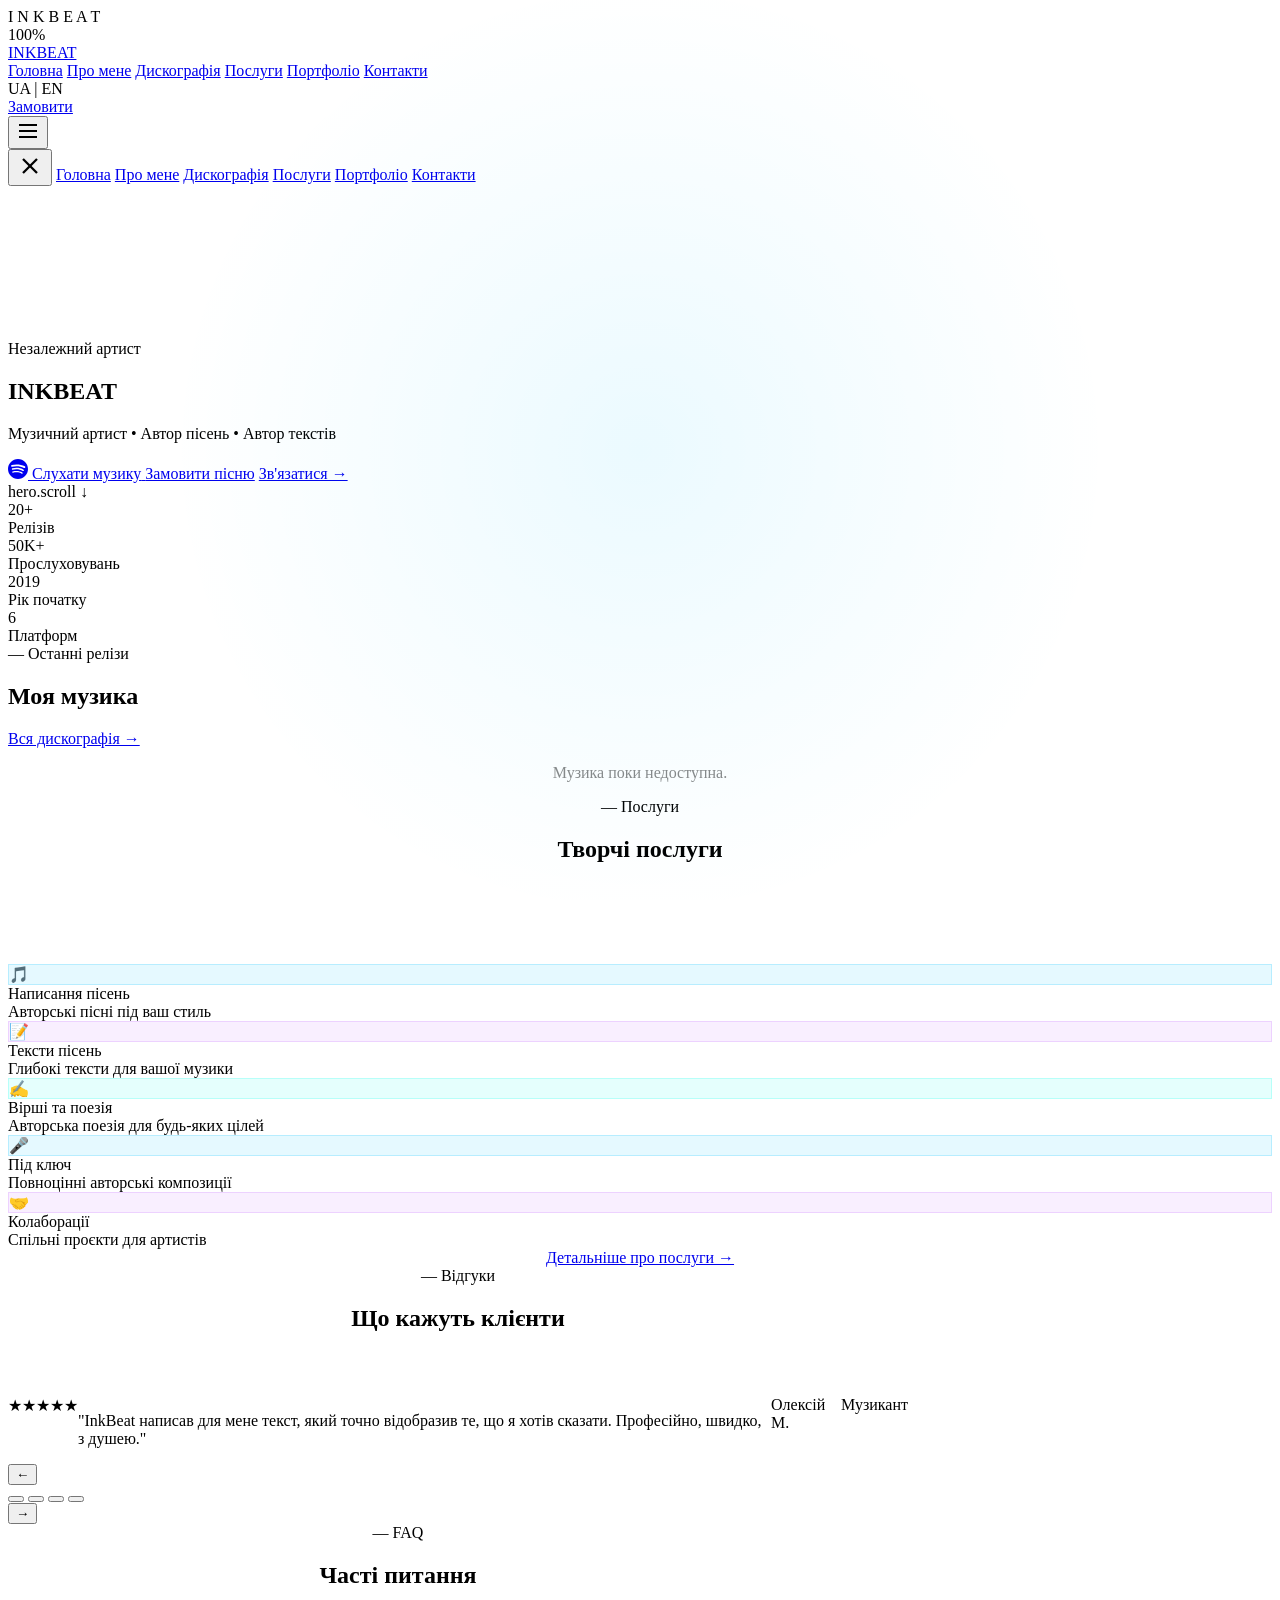
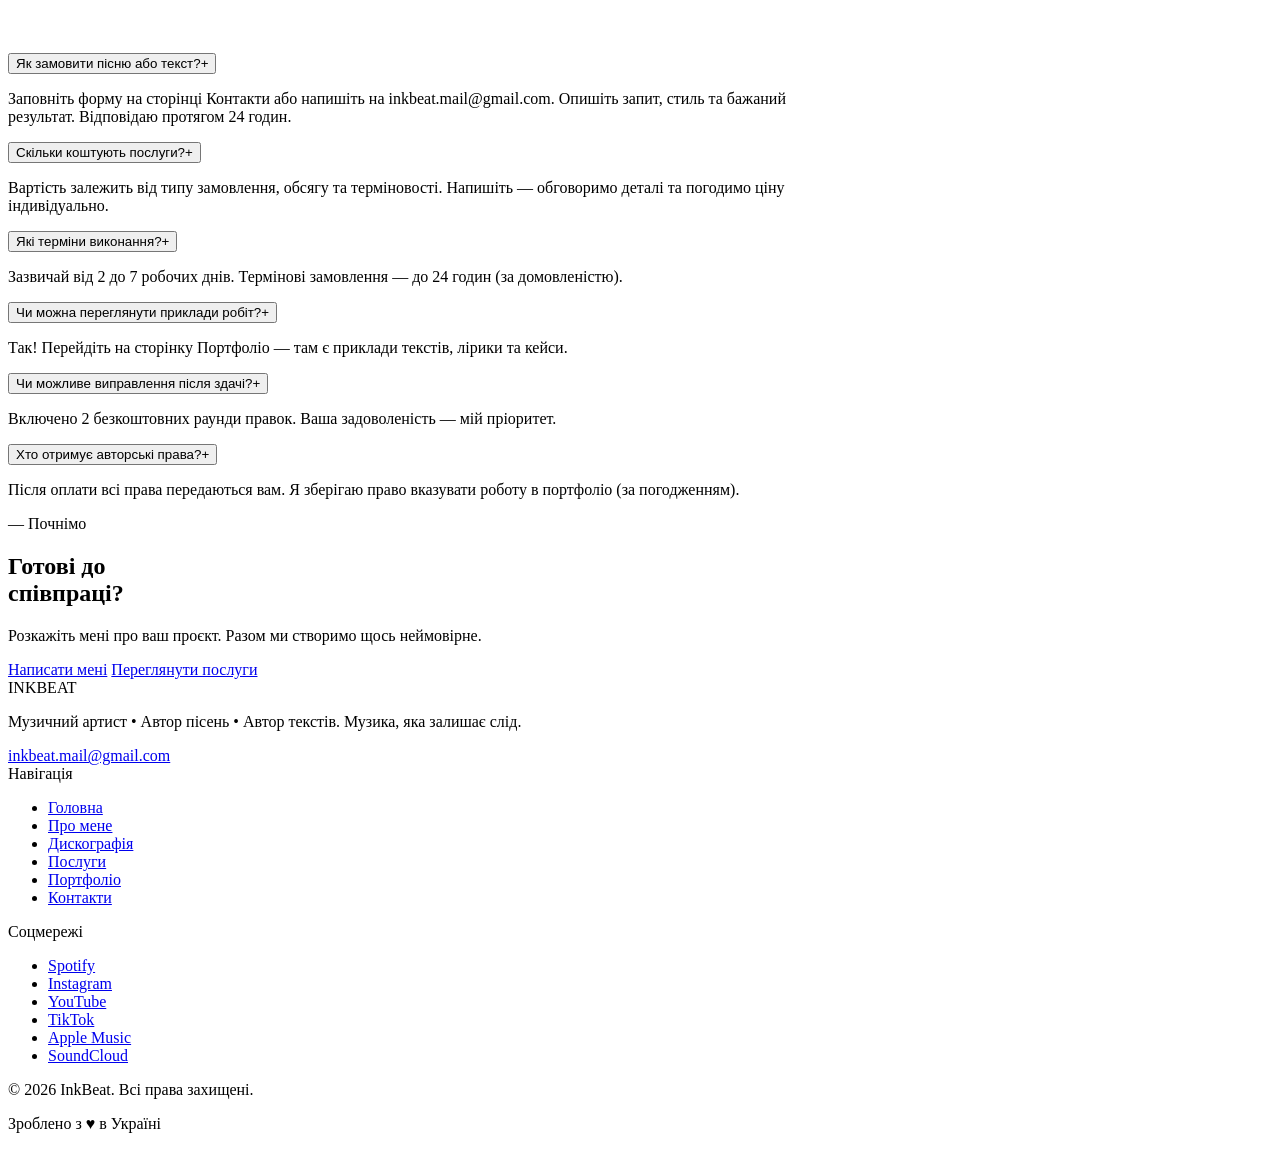
==== index.html @ b9543e4d "Add files via upload" ====
<!DOCTYPE html>
<html lang="uk">
<head>
  <meta charset="UTF-8"/>
  <meta name="viewport" content="width=device-width, initial-scale=1.0"/>
  <title>InkBeat — Музичний артист | Автор пісень</title>
  <meta name="description" content="InkBeat — незалежний музичний артист, автор пісень та текстів."/>
  <meta property="og:title" content="InkBeat — Музичний артист"/>
  <meta property="og:description" content="Незалежний музичний артист, автор пісень та текстів."/>
  <meta property="og:type" content="website"/>
  <link rel="icon" href="public/favicon.ico.jpeg"/>
  <link rel="preconnect" href="https://fonts.googleapis.com"/>
  <link rel="preconnect" href="https://fonts.gstatic.com" crossorigin/>
  <link href="https://fonts.googleapis.com/css2?family=Space+Grotesk:wght@300;400;500;600;700&family=Syne:wght@400;500;600;700;800&family=JetBrains+Mono:wght@300;400;500&display=swap" rel="stylesheet"/>
  <link rel="stylesheet" href="css/style.css"/>
</head>
<body>

<!-- Cursor -->
<div class="cursor-dot"></div>
<div class="cursor-ring"></div>

<!-- Loading -->
<div id="loading-screen">
  <div style="position:absolute;inset:0;background:radial-gradient(circle at 50% 50%,rgba(0,191,255,.08),transparent 60%);pointer-events:none"></div>
  <div class="loading-letters">
    <span class="loading-letter gradient-text" style="animation-delay:.3s">I</span>
    <span class="loading-letter gradient-text" style="animation-delay:.35s">N</span>
    <span class="loading-letter gradient-text" style="animation-delay:.4s">K</span>
    <span class="loading-letter gradient-text" style="animation-delay:.45s">B</span>
    <span class="loading-letter gradient-text" style="animation-delay:.5s">E</span>
    <span class="loading-letter gradient-text" style="animation-delay:.55s">A</span>
    <span class="loading-letter gradient-text" style="animation-delay:.6s">T</span>
  </div>
  <div class="loading-bar-wrap"><div class="loading-bar" style="width:0%"></div></div>
  <div class="loading-pct">0%</div>
</div>

<!-- Navbar -->
<nav id="navbar">
  <div class="nav-inner">
    <a href="index.html" class="nav-logo gradient-text">INKBEAT</a>
    <div class="nav-links">
      <a href="index.html" class="active" data-i18n="nav.home">Головна</a>
      <a href="pages/about.html" data-i18n="nav.about">Про мене</a>
      <a href="pages/discography.html" data-i18n="nav.discography">Дискографія</a>
      <a href="pages/services.html" data-i18n="nav.services">Послуги</a>
      <a href="pages/portfolio.html" data-i18n="nav.portfolio">Портфоліо</a>
      <a href="pages/contact.html" data-i18n="nav.contact">Контакти</a>
    </div>
    <div class="nav-right">
      <div class="lang-btn">
        <span class="lang-ua lang-toggle active" data-lang="uk">UA</span>
        <span class="lang-sep">|</span>
        <span class="lang-en lang-toggle" data-lang="en">EN</span>
      </div>
      <a href="pages/contact.html" class="nav-order" data-i18n="nav.order">Замовити</a>
    </div>
    <button class="burger"><svg width="24" height="24" fill="none" stroke="currentColor" stroke-width="2" viewBox="0 0 24 24"><line x1="3" y1="6" x2="21" y2="6"/><line x1="3" y1="12" x2="21" y2="12"/><line x1="3" y1="18" x2="21" y2="18"/></svg></button>
  </div>
</nav>

<div class="mobile-menu">
  <button class="mobile-close"><svg width="28" height="28" fill="none" stroke="currentColor" stroke-width="2" viewBox="0 0 24 24"><line x1="18" y1="6" x2="6" y2="18"/><line x1="6" y1="6" x2="18" y2="18"/></svg></button>
  <a href="index.html" data-i18n="nav.home">Головна</a>
  <a href="pages/about.html" data-i18n="nav.about">Про мене</a>
  <a href="pages/discography.html" data-i18n="nav.discography">Дискографія</a>
  <a href="pages/services.html" data-i18n="nav.services">Послуги</a>
  <a href="pages/portfolio.html" data-i18n="nav.portfolio">Портфоліо</a>
  <a href="pages/contact.html" data-i18n="nav.contact">Контакти</a>
</div>

<!-- ── HERO ─────────────────────────── -->
<section id="hero">
  <canvas id="particles"></canvas>
  <div class="hero-orb1"></div>
  <div class="hero-orb2"></div>
  <div class="hero-grid"></div>
  <div class="hero-content">
    <div class="hero-badge">
      <span class="badge-dot"></span>
      <span data-i18n="hero.badge">Незалежний артист</span>
    </div>
    <h1 class="hero-title"><span class="gradient-text">INK</span><span>BEAT</span></h1>
    <p class="hero-sub" data-i18n="hero.subtitle">Музичний артист • Автор пісень • Автор текстів</p>
    <div class="hero-btns">
      <a href="https://open.spotify.com/artist/6hkNwIjIfDcMDp5AObEbO9" target="_blank" rel="noopener noreferrer" class="btn-primary">
        <svg width="20" height="20" viewBox="0 0 24 24" fill="currentColor"><path d="M12 0C5.4 0 0 5.4 0 12s5.4 12 12 12 12-5.4 12-12S18.66 0 12 0zm5.521 17.34c-.24.359-.66.48-1.021.24-2.82-1.74-6.36-2.101-10.561-1.141-.418.122-.779-.179-.899-.539-.12-.421.18-.78.54-.9 4.56-1.021 8.52-.6 11.64 1.32.42.18.479.659.301 1.02zm1.44-3.3c-.301.42-.841.6-1.262.3-3.239-1.98-8.159-2.58-11.939-1.38-.479.12-1.02-.12-1.14-.6-.12-.48.12-1.021.6-1.141C9.6 9.9 15 10.561 18.72 12.84c.361.181.54.78.241 1.2zm.12-3.36C15.24 8.4 8.82 8.16 5.16 9.301c-.6.179-1.2-.181-1.38-.721-.18-.601.18-1.2.72-1.381 4.26-1.26 11.28-1.02 15.721 1.621.539.3.719 1.02.419 1.56-.299.421-1.02.599-1.559.3z"/></svg>
        <span data-i18n="hero.listen">Слухати музику</span>
      </a>
      <a href="pages/services.html" class="btn-outline" data-i18n="hero.order">Замовити пісню</a>
      <a href="pages/contact.html" class="btn-ghost" data-i18n="hero.contact">Зв'язатися →</a>
    </div>
  </div>
  <div class="scroll-hint">
    <span data-i18n="hero.scroll">Scroll</span>
    <span class="scroll-arrow">↓</span>
  </div>
</section>

<!-- ── STATS ──────────────────────────── -->
<section id="stats">
  <div class="container">
    <div class="stats-grid">
      <div class="stat-item reveal">
        <div class="stat-num gradient-text" data-to="20" data-suffix="+">0+</div>
        <div class="stat-label" data-i18n="stats.releases">Релізів</div>
      </div>
      <div class="stat-item reveal" style="transition-delay:.1s">
        <div class="stat-num gradient-text" data-to="50" data-suffix="K+">0K+</div>
        <div class="stat-label" data-i18n="stats.streams">Прослуховувань</div>
      </div>
      <div class="stat-item reveal" style="transition-delay:.2s">
        <div class="stat-num gradient-text" data-to="2024" data-suffix="">0</div>
        <div class="stat-label" data-i18n="stats.since">Рік початку</div>
      </div>
      <div class="stat-item reveal" style="transition-delay:.3s">
        <div class="stat-num gradient-text" data-to="6" data-suffix="">0</div>
        <div class="stat-label" data-i18n="stats.platforms">Платформ</div>
      </div>
    </div>
  </div>
</section>

<!-- ── LATEST RELEASES ──────────────── -->
<section class="section" style="background:var(--s100)">
  <div class="container">
    <div class="releases-header reveal">
      <div>
        <div class="section-label" style="color:var(--blue)">— <span data-i18n="releases.label">Останні релізи</span></div>
        <h2 class="section-title" data-i18n="releases.title">Моя музика</h2>
      </div>
      <a href="pages/discography.html" class="releases-link" data-i18n="releases.all">Вся дискографія →</a>
    </div>
    <div id="releases-grid" class="releases-grid">
      <!-- Skeleton -->
      <div class="release-card"><div class="skeleton" style="aspect-ratio:1"></div><div style="padding:20px"><div class="skeleton" style="height:20px;width:75%;margin-bottom:8px"></div><div class="skeleton" style="height:14px;width:50%"></div></div></div>
      <div class="release-card"><div class="skeleton" style="aspect-ratio:1"></div><div style="padding:20px"><div class="skeleton" style="height:20px;width:75%;margin-bottom:8px"></div><div class="skeleton" style="height:14px;width:50%"></div></div></div>
      <div class="release-card"><div class="skeleton" style="aspect-ratio:1"></div><div style="padding:20px"><div class="skeleton" style="height:20px;width:75%;margin-bottom:8px"></div><div class="skeleton" style="height:14px;width:50%"></div></div></div>
    </div>
  </div>
</section>

<!-- ── SERVICES PREVIEW ─────────────── -->
<section class="section">
  <div class="container">
    <div class="reveal" style="text-align:center;margin-bottom:64px">
      <div class="section-label" style="color:var(--purple)">— <span data-i18n="services.label">Послуги</span></div>
      <h2 class="section-title" data-i18n="services.title">Творчі послуги</h2>
      <p style="color:rgba(255,255,255,.4);max-width:480px;margin:16px auto 0" data-i18n="services.subtitle">Допомагаю артистам та брендам знаходити своє звучання</p>
    </div>
    <div class="services-grid-small">
      <div class="service-small-card reveal">
        <div class="service-icon" style="background:rgba(0,191,255,.1);border:1px solid rgba(0,191,255,.2)">🎵</div>
        <div class="service-small-title">Написання пісень</div>
        <div class="service-small-desc">Авторські пісні під ваш стиль</div>
      </div>
      <div class="service-small-card reveal" style="transition-delay:.1s">
        <div class="service-icon" style="background:rgba(191,95,255,.1);border:1px solid rgba(191,95,255,.2)">📝</div>
        <div class="service-small-title">Тексти пісень</div>
        <div class="service-small-desc">Глибокі тексти для вашої музики</div>
      </div>
      <div class="service-small-card reveal" style="transition-delay:.2s">
        <div class="service-icon" style="background:rgba(0,255,229,.1);border:1px solid rgba(0,255,229,.2)">✍️</div>
        <div class="service-small-title">Вірші та поезія</div>
        <div class="service-small-desc">Авторська поезія для будь-яких цілей</div>
      </div>
      <div class="service-small-card reveal" style="transition-delay:.3s">
        <div class="service-icon" style="background:rgba(0,191,255,.1);border:1px solid rgba(0,191,255,.2)">🎤</div>
        <div class="service-small-title">Під ключ</div>
        <div class="service-small-desc">Повноцінні авторські композиції</div>
      </div>
      <div class="service-small-card reveal" style="transition-delay:.4s">
        <div class="service-icon" style="background:rgba(191,95,255,.1);border:1px solid rgba(191,95,255,.2)">🤝</div>
        <div class="service-small-title">Колаборації</div>
        <div class="service-small-desc">Спільні проєкти для артистів</div>
      </div>
    </div>
    <div style="text-align:center" class="reveal">
      <a href="pages/services.html" class="btn-outline" data-i18n="services.more">Детальніше про послуги →</a>
    </div>
  </div>
</section>

<!-- ── TESTIMONIALS ──────────────────── -->
<section class="section" style="background:var(--s100)">
  <div class="container" style="max-width:900px">
    <div style="text-align:center;margin-bottom:64px" class="reveal">
      <div class="section-label" style="color:var(--cyan)">— <span data-i18n="testimonials.label">Відгуки</span></div>
      <h2 class="section-title" data-i18n="testimonials.title">Що кажуть клієнти</h2>
    </div>
    <div style="position:relative">
      <div class="testimonial-card" data-idx="0">
        <div class="stars">★★★★★</div>
        <p class="testimonial-text">"InkBeat написав для мене текст, який точно відобразив те, що я хотів сказати. Професійно, швидко, з душею."</p>
        <div class="testimonial-name">Олексій М.</div>
        <div class="testimonial-role">Музикант</div>
      </div>
      <div class="testimonial-card" data-idx="1" style="display:none">
        <div class="stars">★★★★★</div>
        <p class="testimonial-text">"Замовила вірш для особливого моменту — отримала шедевр. Слова торкнулися серця. Буду повертатись ще."</p>
        <div class="testimonial-name">Вікторія К.</div>
        <div class="testimonial-role">Блогер</div>
      </div>
      <div class="testimonial-card" data-idx="2" style="display:none">
        <div class="stars">★★★★★</div>
        <p class="testimonial-text">"Дуже задоволений колаборацією. InkBeat розуміє музику на глибокому рівні. Наша спільна пісня вийшла неймовірно."</p>
        <div class="testimonial-name">Дмитро Л.</div>
        <div class="testimonial-role">Артист-початківець</div>
      </div>
      <div class="testimonial-card" data-idx="3" style="display:none">
        <div class="stars">★★★★★</div>
        <p class="testimonial-text">"Замовили авторський текст для корпоративного гімну. Результат перевершив очікування. Дуже рекомендую."</p>
        <div class="testimonial-name">Марія П.</div>
        <div class="testimonial-role">Event-менеджер</div>
      </div>
      <div class="slider-controls">
        <button class="slider-btn slider-prev">←</button>
        <div class="slider-dots">
          <button class="dot active"></button>
          <button class="dot"></button>
          <button class="dot"></button>
          <button class="dot"></button>
        </div>
        <button class="slider-btn slider-next">→</button>
      </div>
    </div>
  </div>
</section>

<!-- ── FAQ ──────────────────────────── -->
<section class="section">
  <div class="container" style="max-width:780px">
    <div style="text-align:center;margin-bottom:64px" class="reveal">
      <div class="section-label" style="color:var(--blue)">— <span data-i18n="faq.label">FAQ</span></div>
      <h2 class="section-title" data-i18n="faq.title">Часті питання</h2>
    </div>
    <div class="faq-card reveal">
      <div class="faq-item">
        <button class="faq-btn"><span class="faq-question">Як замовити пісню або текст?</span><span class="faq-icon">+</span></button>
        <div class="faq-answer"><p>Заповніть форму на сторінці Контакти або напишіть на inkbeat.mail@gmail.com. Опишіть запит, стиль та бажаний результат. Відповідаю протягом 24 годин.</p></div>
      </div>
      <div class="faq-item">
        <button class="faq-btn"><span class="faq-question">Скільки коштують послуги?</span><span class="faq-icon">+</span></button>
        <div class="faq-answer"><p>Вартість залежить від типу замовлення, обсягу та терміновості. Напишіть — обговоримо деталі та погодимо ціну індивідуально.</p></div>
      </div>
      <div class="faq-item">
        <button class="faq-btn"><span class="faq-question">Які терміни виконання?</span><span class="faq-icon">+</span></button>
        <div class="faq-answer"><p>Зазвичай від 2 до 7 робочих днів. Термінові замовлення — до 24 годин (за домовленістю).</p></div>
      </div>
      <div class="faq-item">
        <button class="faq-btn"><span class="faq-question">Чи можна переглянути приклади робіт?</span><span class="faq-icon">+</span></button>
        <div class="faq-answer"><p>Так! Перейдіть на сторінку Портфоліо — там є приклади текстів, лірики та кейси.</p></div>
      </div>
      <div class="faq-item">
        <button class="faq-btn"><span class="faq-question">Чи можливе виправлення після здачі?</span><span class="faq-icon">+</span></button>
        <div class="faq-answer"><p>Включено 2 безкоштовних раунди правок. Ваша задоволеність — мій пріоритет.</p></div>
      </div>
      <div class="faq-item">
        <button class="faq-btn"><span class="faq-question">Хто отримує авторські права?</span><span class="faq-icon">+</span></button>
        <div class="faq-answer"><p>Після оплати всі права передаються вам. Я зберігаю право вказувати роботу в портфоліо (за погодженням).</p></div>
      </div>
    </div>
  </div>
</section>

<!-- ── CTA ──────────────────────────── -->
<section class="cta-section">
  <div class="cta-orb"></div>
  <div class="container" style="position:relative;z-index:10">
    <div class="reveal">
      <div class="cta-label" style="color:var(--blue)">— <span data-i18n="cta.label">Почнімо</span></div>
      <h2 class="cta-title"><span data-i18n="cta.title">Готові до</span><br><span class="gradient-text" data-i18n="cta.highlight">співпраці?</span></h2>
      <p class="cta-sub" data-i18n="cta.subtitle">Розкажіть мені про ваш проєкт. Разом ми створимо щось неймовірне.</p>
      <div class="cta-btns">
        <a href="pages/contact.html" class="btn-primary" data-i18n="cta.contact">Написати мені</a>
        <a href="pages/services.html" class="btn-outline" data-i18n="cta.services">Переглянути послуги</a>
      </div>
    </div>
  </div>
</section>

<!-- ── FOOTER ──────────────────────── -->
<footer>
  <div class="container">
    <div class="footer-grid">
      <div>
        <div class="footer-brand-name gradient-text">INKBEAT</div>
        <p class="footer-desc" data-i18n="footer.desc">Музичний артист • Автор пісень • Автор текстів. Музика, яка залишає слід.</p>
        <a href="mailto:inkbeat.mail@gmail.com" class="footer-email">inkbeat.mail@gmail.com</a>
      </div>
      <div>
        <div class="footer-col-title" data-i18n="footer.nav">Навігація</div>
        <ul class="footer-links">
          <li><a href="index.html" data-i18n="nav.home">Головна</a></li>
          <li><a href="pages/about.html" data-i18n="nav.about">Про мене</a></li>
          <li><a href="pages/discography.html" data-i18n="nav.discography">Дискографія</a></li>
          <li><a href="pages/services.html" data-i18n="nav.services">Послуги</a></li>
          <li><a href="pages/portfolio.html" data-i18n="nav.portfolio">Портфоліо</a></li>
          <li><a href="pages/contact.html" data-i18n="nav.contact">Контакти</a></li>
        </ul>
      </div>
      <div>
        <div class="footer-col-title" data-i18n="footer.socials">Соцмережі</div>
        <ul class="footer-links footer-social-links">
          <li><a href="https://open.spotify.com/artist/6hkNwIjIfDcMDp5AObEbO9" target="_blank" rel="noopener">Spotify</a></li>
          <li><a href="https://www.instagram.com/_.inkbeat._/" target="_blank" rel="noopener">Instagram</a></li>
          <li><a href="https://www.youtube.com/@1nkBeat12/shorts" target="_blank" rel="noopener">YouTube</a></li>
          <li><a href="https://www.tiktok.com/@inkbeat_" target="_blank" rel="noopener">TikTok</a></li>
          <li><a href="https://music.apple.com/ua/artist/inkbeat/1850263830?l=uk" target="_blank" rel="noopener">Apple Music</a></li>
          <li><a href="https://soundcloud.com/akabbvwcbvle" target="_blank" rel="noopener">SoundCloud</a></li>
        </ul>
      </div>
    </div>
    <div class="footer-bottom">
      <p class="footer-copy">© <span id="year"></span> InkBeat. <span data-i18n="footer.rights">Всі права захищені.</span></p>
      <p class="footer-copy" data-i18n="footer.made">Зроблено з ♥ в Україні</p>
    </div>
  </div>
</footer>

<script src="js/particles.js"></script>
<script src="js/main.js"></script>
<script>
document.getElementById('year').textContent = new Date().getFullYear()
initParticles('particles')
</script>
</body>
</html>
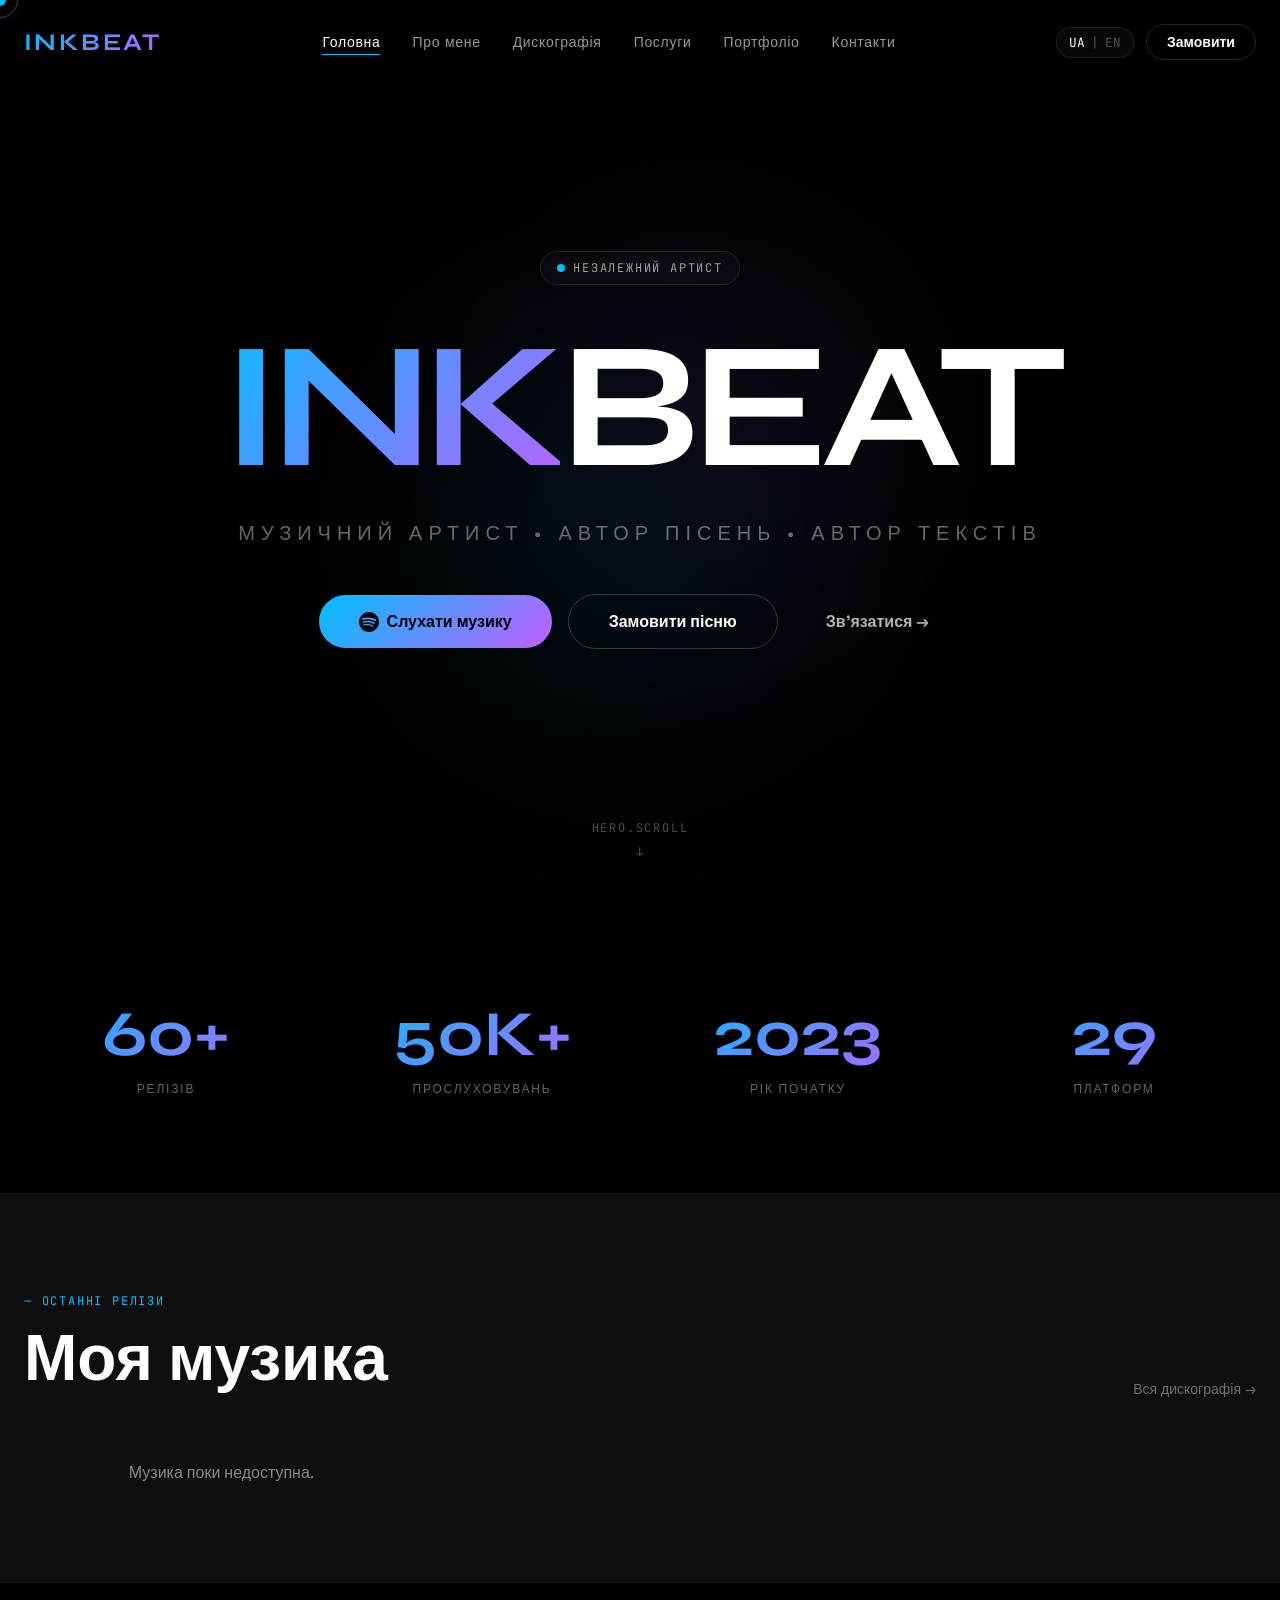
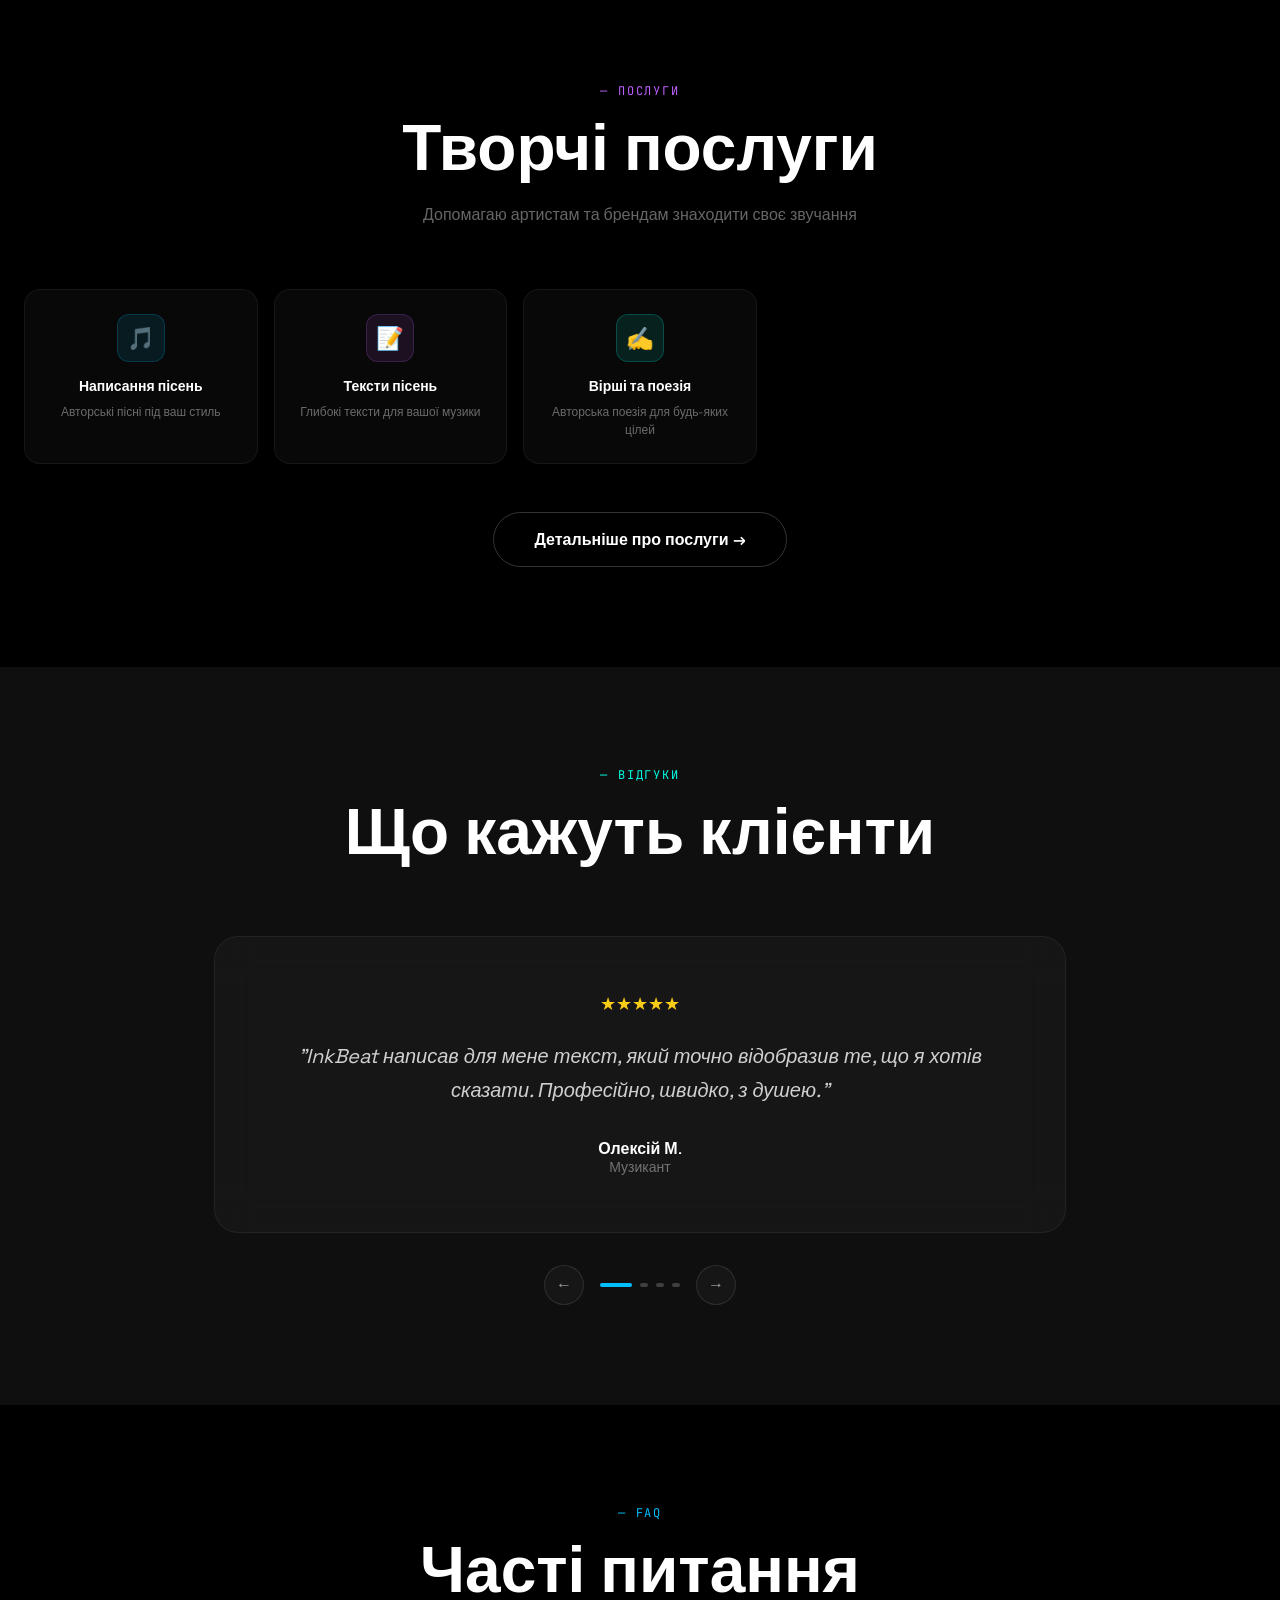
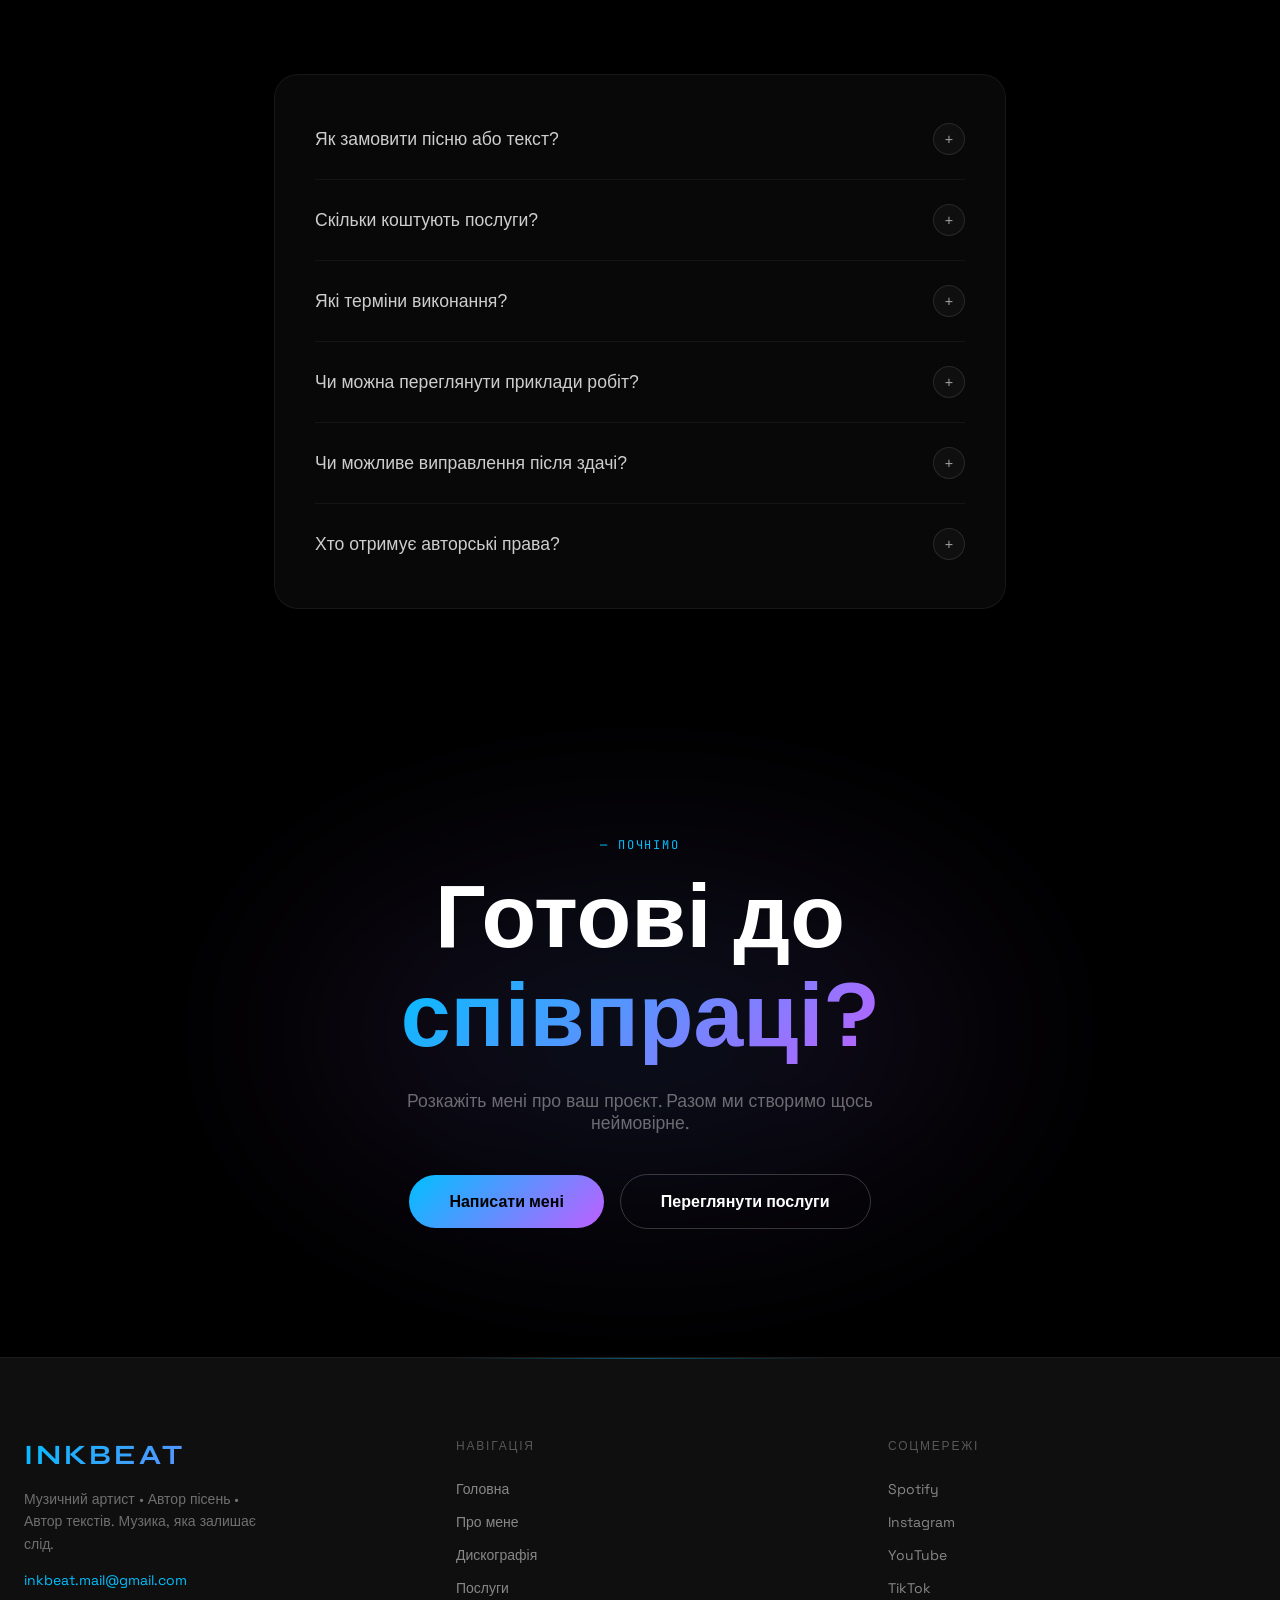
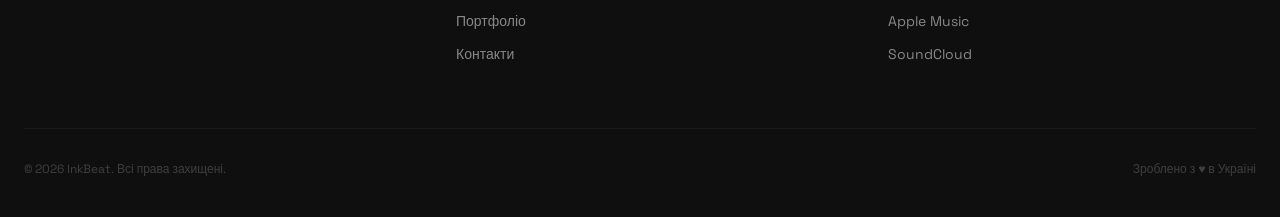
==== commit 0ec3dd1c: "Update index.html" ====
--- a/index.html
+++ b/index.html
@@ -103,7 +103,7 @@
   <div class="container">
     <div class="stats-grid">
       <div class="stat-item reveal">
-        <div class="stat-num gradient-text" data-to="20" data-suffix="+">0+</div>
+        <div class="stat-num gradient-text" data-to="60" data-suffix="+">0+</div>
         <div class="stat-label" data-i18n="stats.releases">Релізів</div>
       </div>
       <div class="stat-item reveal" style="transition-delay:.1s">
@@ -115,7 +115,7 @@
         <div class="stat-label" data-i18n="stats.since">Рік початку</div>
       </div>
       <div class="stat-item reveal" style="transition-delay:.3s">
-        <div class="stat-num gradient-text" data-to="6" data-suffix="">0</div>
+        <div class="stat-num gradient-text" data-to="29" data-suffix="">0</div>
         <div class="stat-label" data-i18n="stats.platforms">Платформ</div>
       </div>
     </div>
@@ -164,16 +164,6 @@
         <div class="service-icon" style="background:rgba(0,255,229,.1);border:1px solid rgba(0,255,229,.2)">✍️</div>
         <div class="service-small-title">Вірші та поезія</div>
         <div class="service-small-desc">Авторська поезія для будь-яких цілей</div>
-      </div>
-      <div class="service-small-card reveal" style="transition-delay:.3s">
-        <div class="service-icon" style="background:rgba(0,191,255,.1);border:1px solid rgba(0,191,255,.2)">🎤</div>
-        <div class="service-small-title">Під ключ</div>
-        <div class="service-small-desc">Повноцінні авторські композиції</div>
-      </div>
-      <div class="service-small-card reveal" style="transition-delay:.4s">
-        <div class="service-icon" style="background:rgba(191,95,255,.1);border:1px solid rgba(191,95,255,.2)">🤝</div>
-        <div class="service-small-title">Колаборації</div>
-        <div class="service-small-desc">Спільні проєкти для артистів</div>
       </div>
     </div>
     <div style="text-align:center" class="reveal">
--- a/css/style.css
+++ b/css/style.css
@@ -0,0 +1,910 @@
+:root {
+  --blue: #00BFFF;
+  --purple: #BF5FFF;
+  --cyan: #00FFE5;
+  --black: #000000;
+  --s100: #0F0F0F;
+  --s200: #161616;
+  --s300: #232323;
+}
+
+* { box-sizing: border-box; margin: 0; padding: 0; }
+
+html { -webkit-font-smoothing: antialiased; scroll-behavior: smooth; }
+
+body {
+  background: #000;
+  color: #fff;
+  font-family: 'Space Grotesk', sans-serif;
+  overflow-x: hidden;
+  cursor: none;
+}
+
+/* ── SCROLLBAR ── */
+::-webkit-scrollbar { width: 4px; }
+::-webkit-scrollbar-track { background: #0f0f0f; }
+::-webkit-scrollbar-thumb { background: linear-gradient(to bottom, var(--blue), var(--purple)); border-radius: 2px; }
+::selection { background: rgba(0,191,255,.3); color: #fff; }
+
+/* ── CURSOR ── */
+.cursor-dot {
+  position: fixed; top: 0; left: 0;
+  width: 12px; height: 12px;
+  background: var(--blue);
+  border-radius: 50%;
+  pointer-events: none;
+  z-index: 99999;
+  transform: translate(-50%,-50%);
+  mix-blend-mode: screen;
+  transition: width .2s, height .2s, background .2s;
+}
+.cursor-ring {
+  position: fixed; top: 0; left: 0;
+  width: 36px; height: 36px;
+  border: 1px solid rgba(0,191,255,.5);
+  border-radius: 50%;
+  pointer-events: none;
+  z-index: 99998;
+  transform: translate(-50%,-50%);
+  transition: width .3s, height .3s, border-color .3s;
+}
+
+/* ── GLASS ── */
+.glass {
+  background: rgba(255,255,255,.03);
+  backdrop-filter: blur(20px);
+  -webkit-backdrop-filter: blur(20px);
+  border: 1px solid rgba(255,255,255,.06);
+}
+
+/* ── GRADIENT TEXT ── */
+.gradient-text {
+  background: linear-gradient(135deg, var(--blue), var(--purple), var(--cyan));
+  background-size: 200% 200%;
+  -webkit-background-clip: text;
+  -webkit-text-fill-color: transparent;
+  background-clip: text;
+  animation: gradientX 4s ease infinite;
+}
+
+@keyframes gradientX {
+  0%,100% { background-position: 0% 50%; }
+  50% { background-position: 100% 50%; }
+}
+
+/* ── NOISE ── */
+body::after {
+  content: '';
+  position: fixed; inset: 0;
+  background-image: url("data:image/svg+xml,%3Csvg viewBox='0 0 256 256' xmlns='http://www.w3.org/2000/svg'%3E%3Cfilter id='n'%3E%3CfeTurbulence type='fractalNoise' baseFrequency='.9' numOctaves='4' stitchTiles='stitch'/%3E%3C/filter%3E%3Crect width='100%25' height='100%25' filter='url(%23n)' opacity='.04'/%3E%3C/svg%3E");
+  pointer-events: none;
+  z-index: 9999;
+  opacity: .03;
+}
+
+/* ── NAVBAR ── */
+#navbar {
+  position: fixed; top: 0; left: 0; right: 0;
+  z-index: 1000;
+  padding: 24px 0;
+  transition: all .5s;
+}
+#navbar.scrolled {
+  padding: 12px 0;
+  background: rgba(0,0,0,.8);
+  backdrop-filter: blur(20px);
+  border-bottom: 1px solid rgba(255,255,255,.05);
+}
+.nav-inner {
+  max-width: 1280px;
+  margin: 0 auto;
+  padding: 0 24px;
+  display: flex;
+  align-items: center;
+  justify-content: space-between;
+}
+.nav-logo {
+  font-family: 'Syne', sans-serif;
+  font-size: 1.5rem;
+  font-weight: 700;
+  letter-spacing: .1em;
+  text-decoration: none;
+}
+.nav-links { display: flex; align-items: center; gap: 32px; }
+.nav-links a {
+  color: rgba(255,255,255,.6);
+  text-decoration: none;
+  font-size: .875rem;
+  letter-spacing: .05em;
+  transition: color .3s;
+  position: relative;
+}
+.nav-links a::after {
+  content: '';
+  position: absolute; bottom: -4px; left: 0;
+  width: 0; height: 1px;
+  background: var(--blue);
+  transition: width .3s;
+}
+.nav-links a:hover { color: #fff; }
+.nav-links a:hover::after { width: 100%; }
+.nav-links a.active { color: #fff; }
+.nav-links a.active::after { width: 100%; }
+
+.nav-right { display: flex; align-items: center; gap: 12px; }
+.nav-order {
+  padding: 8px 20px;
+  border-radius: 999px;
+  border: 1px solid rgba(255,255,255,.15);
+  color: #fff;
+  text-decoration: none;
+  font-size: .875rem;
+  font-weight: 600;
+  transition: all .3s;
+}
+.nav-order:hover { border-color: var(--blue); color: var(--blue); }
+
+/* Lang switcher */
+.lang-btn {
+  display: flex; align-items: center; gap: 4px;
+  padding: 6px 12px;
+  border-radius: 999px;
+  border: 1px solid rgba(255,255,255,.1);
+  background: rgba(255,255,255,.03);
+  cursor: pointer;
+  font-family: 'JetBrains Mono', monospace;
+  font-size: .8rem;
+  transition: all .3s;
+}
+.lang-btn:hover { border-color: rgba(0,191,255,.5); }
+.lang-btn span { color: rgba(255,255,255,.3); transition: color .3s; }
+.lang-btn span.active { color: #fff; }
+.lang-sep { color: rgba(255,255,255,.2); margin: 0 2px; }
+
+/* Burger */
+.burger { display: none; background: none; border: none; cursor: pointer; color: #fff; }
+.mobile-menu {
+  display: none;
+  position: fixed; inset: 0;
+  z-index: 999;
+  background: rgba(0,0,0,.95);
+  backdrop-filter: blur(20px);
+  flex-direction: column;
+  align-items: center;
+  justify-content: center;
+  gap: 32px;
+}
+.mobile-menu.open { display: flex; }
+.mobile-menu a {
+  font-family: 'Syne', sans-serif;
+  font-size: 2rem;
+  font-weight: 700;
+  color: rgba(255,255,255,.8);
+  text-decoration: none;
+  transition: color .3s;
+}
+.mobile-menu a:hover { color: #fff; }
+.mobile-close {
+  position: absolute; top: 24px; right: 24px;
+  background: none; border: none;
+  color: #fff; cursor: pointer;
+}
+
+/* ── SECTIONS ── */
+.section { padding: 100px 0; }
+.container { max-width: 1280px; margin: 0 auto; padding: 0 24px; }
+
+/* ── HERO ── */
+#hero {
+  min-height: 100vh;
+  display: flex;
+  align-items: center;
+  justify-content: center;
+  text-align: center;
+  position: relative;
+  overflow: hidden;
+  background: #000;
+}
+#hero canvas {
+  position: absolute; inset: 0;
+  pointer-events: none;
+}
+.hero-orb1 {
+  position: absolute;
+  top: 25%; left: 25%;
+  width: 600px; height: 600px;
+  border-radius: 50%;
+  background: radial-gradient(circle, #00BFFF, transparent 70%);
+  opacity: .1;
+  filter: blur(120px);
+  pointer-events: none;
+}
+.hero-orb2 {
+  position: absolute;
+  bottom: 25%; right: 25%;
+  width: 500px; height: 500px;
+  border-radius: 50%;
+  background: radial-gradient(circle, #BF5FFF, transparent 70%);
+  opacity: .1;
+  filter: blur(120px);
+  pointer-events: none;
+}
+.hero-grid {
+  position: absolute; inset: 0;
+  opacity: .02;
+  background-image: linear-gradient(rgba(255,255,255,.1) 1px, transparent 1px),
+    linear-gradient(90deg,rgba(255,255,255,.1) 1px, transparent 1px);
+  background-size: 80px 80px;
+}
+.hero-content { position: relative; z-index: 10; }
+.hero-badge {
+  display: inline-flex; align-items: center; gap: 8px;
+  padding: 8px 16px;
+  border-radius: 999px;
+  background: rgba(255,255,255,.03);
+  border: 1px solid rgba(255,255,255,.1);
+  backdrop-filter: blur(20px);
+  margin-bottom: 32px;
+  font-family: 'JetBrains Mono', monospace;
+  font-size: .75rem;
+  letter-spacing: .15em;
+  text-transform: uppercase;
+  color: rgba(255,255,255,.6);
+}
+.badge-dot {
+  width: 8px; height: 8px;
+  border-radius: 50%;
+  background: var(--blue);
+  animation: pulse 2s infinite;
+}
+@keyframes pulse {
+  0%,100% { opacity: 1; }
+  50% { opacity: .5; }
+}
+.hero-title {
+  font-family: 'Syne', sans-serif;
+  font-size: clamp(4rem, 14vw, 12rem);
+  font-weight: 700;
+  line-height: 1;
+  letter-spacing: -.05em;
+  margin-bottom: 24px;
+}
+.hero-sub {
+  color: rgba(255,255,255,.4);
+  font-size: clamp(.9rem, 2vw, 1.25rem);
+  letter-spacing: .3em;
+  text-transform: uppercase;
+  margin-bottom: 48px;
+}
+.hero-btns {
+  display: flex; flex-wrap: wrap;
+  align-items: center; justify-content: center;
+  gap: 16px;
+}
+.btn-primary {
+  display: inline-flex; align-items: center; gap: 8px;
+  padding: 16px 40px;
+  border-radius: 999px;
+  background: linear-gradient(135deg, var(--blue), var(--purple));
+  color: #000;
+  font-weight: 700;
+  font-size: 1rem;
+  text-decoration: none;
+  transition: box-shadow .3s;
+  border: none; cursor: pointer;
+}
+.btn-primary:hover { box-shadow: 0 0 30px rgba(0,191,255,.5); }
+.btn-outline {
+  display: inline-flex; align-items: center; gap: 8px;
+  padding: 16px 40px;
+  border-radius: 999px;
+  border: 1px solid rgba(255,255,255,.2);
+  color: #fff;
+  font-weight: 600;
+  font-size: 1rem;
+  text-decoration: none;
+  transition: all .3s;
+  background: none; cursor: pointer;
+}
+.btn-outline:hover { border-color: var(--blue); color: var(--blue); box-shadow: 0 0 20px rgba(0,191,255,.2); }
+.btn-ghost {
+  display: inline-flex; align-items: center; gap: 8px;
+  padding: 16px 32px;
+  color: rgba(255,255,255,.7);
+  font-weight: 600;
+  font-size: 1rem;
+  text-decoration: none;
+  transition: color .3s;
+  background: none; border: none; cursor: pointer;
+}
+.btn-ghost:hover { color: #fff; }
+
+.scroll-hint {
+  position: absolute; bottom: 40px; left: 50%;
+  transform: translateX(-50%);
+  display: flex; flex-direction: column; align-items: center; gap: 8px;
+  color: rgba(255,255,255,.3);
+  font-family: 'JetBrains Mono', monospace;
+  font-size: .75rem;
+  letter-spacing: .15em;
+  text-transform: uppercase;
+}
+.scroll-arrow { animation: bounce 1.5s infinite; }
+@keyframes bounce { 0%,100%{transform:translateY(0)} 50%{transform:translateY(8px)} }
+
+/* ── STATS ── */
+#stats { padding: 96px 0; }
+.stats-grid { display: grid; grid-template-columns: repeat(4, 1fr); gap: 32px; }
+.stat-item { text-align: center; }
+.stat-num {
+  font-family: 'Syne', sans-serif;
+  font-size: clamp(2.5rem, 5vw, 4rem);
+  font-weight: 700;
+  margin-bottom: 8px;
+}
+.stat-label {
+  color: rgba(255,255,255,.4);
+  font-size: .75rem;
+  letter-spacing: .15em;
+  text-transform: uppercase;
+}
+
+/* ── SECTION HEADER ── */
+.section-label {
+  font-family: 'JetBrains Mono', monospace;
+  font-size: .75rem;
+  letter-spacing: .15em;
+  text-transform: uppercase;
+  margin-bottom: 12px;
+}
+.section-title {
+  font-family: 'Syne', sans-serif;
+  font-size: clamp(2rem, 5vw, 4rem);
+  font-weight: 700;
+  color: #fff;
+}
+
+/* ── RELEASES ── */
+.releases-header { display: flex; align-items: flex-end; justify-content: space-between; margin-bottom: 64px; }
+.releases-link { color: rgba(255,255,255,.4); text-decoration: none; font-size: .875rem; transition: color .3s; }
+.releases-link:hover { color: #fff; }
+.releases-grid { display: grid; grid-template-columns: repeat(3, 1fr); gap: 24px; }
+.release-card {
+  border-radius: 16px;
+  overflow: hidden;
+  border: 1px solid rgba(255,255,255,.05);
+  background: rgba(255,255,255,.03);
+  transition: all .5s;
+}
+.release-card:hover { border-color: rgba(0,191,255,.3); transform: translateY(-6px); box-shadow: 0 0 40px rgba(0,191,255,.08); }
+.release-img { position: relative; aspect-ratio: 1; overflow: hidden; }
+.release-img img { width: 100%; height: 100%; object-fit: cover; transition: transform .7s; }
+.release-card:hover .release-img img { transform: scale(1.05); }
+.release-type-badge {
+  position: absolute; top: 12px; left: 12px;
+  padding: 4px 8px;
+  border-radius: 999px;
+  background: rgba(0,0,0,.5);
+  backdrop-filter: blur(10px);
+  border: 1px solid rgba(255,255,255,.1);
+  font-family: 'JetBrains Mono', monospace;
+  font-size: .7rem;
+  color: rgba(255,255,255,.7);
+}
+.release-placeholder {
+  width: 100%; aspect-ratio: 1;
+  background: var(--s300);
+  display: flex; align-items: center; justify-content: center;
+  color: rgba(255,255,255,.2);
+  font-size: 3rem;
+}
+.release-info { padding: 20px; }
+.release-name {
+  font-family: 'Syne', sans-serif;
+  font-weight: 700;
+  color: #fff;
+  margin-bottom: 4px;
+  white-space: nowrap; overflow: hidden; text-overflow: ellipsis;
+}
+.release-date { font-size: .75rem; color: rgba(255,255,255,.4); margin-bottom: 16px; }
+.release-embed { border-radius: 12px; overflow: hidden; margin-bottom: 12px; }
+.release-embed iframe { display: block; }
+.release-spotify-link {
+  display: inline-flex; align-items: center; gap: 6px;
+  font-size: .75rem;
+  color: var(--blue);
+  text-decoration: none;
+  transition: color .3s;
+}
+.release-spotify-link:hover { color: var(--cyan); }
+
+/* ── SERVICES PREVIEW ── */
+.services-grid-small { display: grid; grid-template-columns: repeat(5, 1fr); gap: 16px; margin-bottom: 48px; }
+.service-small-card {
+  background: rgba(255,255,255,.03);
+  backdrop-filter: blur(20px);
+  border: 1px solid rgba(255,255,255,.06);
+  border-radius: 16px;
+  padding: 24px 16px;
+  text-align: center;
+  transition: transform .5s;
+}
+.service-small-card:hover { transform: translateY(-8px); }
+.service-icon {
+  width: 48px; height: 48px;
+  border-radius: 12px;
+  display: flex; align-items: center; justify-content: center;
+  margin: 0 auto 16px;
+  font-size: 1.4rem;
+}
+.service-small-title {
+  font-family: 'Syne', sans-serif;
+  font-weight: 600;
+  font-size: .875rem;
+  color: #fff;
+  margin-bottom: 8px;
+}
+.service-small-desc { font-size: .75rem; color: rgba(255,255,255,.4); line-height: 1.5; }
+
+/* ── TESTIMONIALS ── */
+.testimonial-card {
+  background: rgba(255,255,255,.03);
+  backdrop-filter: blur(20px);
+  border: 1px solid rgba(255,255,255,.06);
+  border-radius: 24px;
+  padding: 56px;
+  text-align: center;
+  min-height: 280px;
+  display: flex; flex-direction: column; align-items: center; justify-content: center;
+}
+.stars { display: flex; justify-content: center; gap: 4px; margin-bottom: 24px; color: #FACC15; font-size: 1.1rem; }
+.testimonial-text {
+  font-size: clamp(1rem, 2.5vw, 1.25rem);
+  color: rgba(255,255,255,.8);
+  line-height: 1.7;
+  font-style: italic;
+  margin-bottom: 32px;
+}
+.testimonial-name { font-family: 'Syne', sans-serif; font-weight: 600; color: #fff; }
+.testimonial-role { font-size: .875rem; color: rgba(255,255,255,.4); }
+.slider-controls { display: flex; align-items: center; justify-content: center; gap: 16px; margin-top: 32px; }
+.slider-btn {
+  width: 40px; height: 40px;
+  border-radius: 50%;
+  background: rgba(255,255,255,.03);
+  border: 1px solid rgba(255,255,255,.1);
+  color: rgba(255,255,255,.6);
+  cursor: pointer;
+  display: flex; align-items: center; justify-content: center;
+  transition: all .3s;
+  font-size: 1rem;
+}
+.slider-btn:hover { color: #fff; border-color: var(--blue); }
+.slider-dots { display: flex; gap: 8px; }
+.dot {
+  height: 4px; border-radius: 999px;
+  background: rgba(255,255,255,.2);
+  border: none; cursor: pointer;
+  transition: all .3s;
+  width: 8px;
+}
+.dot.active { width: 32px; background: var(--blue); }
+
+/* ── FAQ ── */
+.faq-card {
+  background: rgba(255,255,255,.03);
+  backdrop-filter: blur(20px);
+  border: 1px solid rgba(255,255,255,.06);
+  border-radius: 24px;
+  padding: 24px 40px;
+}
+.faq-item { border-bottom: 1px solid rgba(255,255,255,.05); }
+.faq-item:last-child { border-bottom: none; }
+.faq-btn {
+  width: 100%; display: flex; align-items: center; justify-content: space-between;
+  padding: 24px 0;
+  background: none; border: none; cursor: pointer; text-align: left; gap: 16px;
+}
+.faq-question { font-size: clamp(.9rem, 2vw, 1.1rem); font-weight: 500; color: rgba(255,255,255,.8); transition: color .3s; }
+.faq-btn:hover .faq-question { color: #fff; }
+.faq-icon {
+  width: 32px; height: 32px; flex-shrink: 0;
+  border-radius: 50%;
+  background: rgba(255,255,255,.03);
+  border: 1px solid rgba(255,255,255,.1);
+  display: flex; align-items: center; justify-content: center;
+  color: rgba(255,255,255,.6);
+  font-size: .9rem;
+  transition: all .3s;
+}
+.faq-btn:hover .faq-icon { border-color: var(--blue); color: var(--blue); }
+.faq-answer { overflow: hidden; max-height: 0; transition: max-height .35s ease, opacity .3s; opacity: 0; }
+.faq-answer.open { max-height: 300px; opacity: 1; }
+.faq-answer p { padding-bottom: 24px; color: rgba(255,255,255,.5); line-height: 1.7; font-size: .95rem; }
+
+/* ── CTA ── */
+.cta-section { padding: 128px 0; text-align: center; position: relative; overflow: hidden; }
+.cta-orb {
+  position: absolute; top: 50%; left: 50%;
+  transform: translate(-50%,-50%);
+  width: 800px; height: 400px;
+  border-radius: 50%;
+  background: radial-gradient(ellipse, #00BFFF 0%, #BF5FFF 50%, transparent 70%);
+  opacity: .1;
+  filter: blur(100px);
+  pointer-events: none;
+}
+.cta-label { font-family: 'JetBrains Mono', monospace; font-size: .75rem; letter-spacing: .15em; text-transform: uppercase; margin-bottom: 16px; }
+.cta-title {
+  font-family: 'Syne', sans-serif;
+  font-size: clamp(2.5rem, 7vw, 6rem);
+  font-weight: 700;
+  line-height: 1.1;
+  color: #fff;
+  margin-bottom: 24px;
+}
+.cta-sub { color: rgba(255,255,255,.4); font-size: 1.1rem; max-width: 500px; margin: 0 auto 40px; }
+.cta-btns { display: flex; flex-wrap: wrap; align-items: center; justify-content: center; gap: 16px; }
+
+/* ── FOOTER ── */
+footer {
+  border-top: 1px solid rgba(255,255,255,.05);
+  background: var(--s100);
+  padding: 80px 0 40px;
+  position: relative;
+}
+footer::before {
+  content: '';
+  position: absolute; top: 0; left: 50%; transform: translateX(-50%);
+  width: 384px; height: 1px;
+  background: linear-gradient(to right, transparent, var(--blue), transparent);
+  opacity: .4;
+}
+.footer-grid { display: grid; grid-template-columns: repeat(3, 1fr); gap: 64px; margin-bottom: 64px; }
+.footer-brand-name { font-family: 'Syne', sans-serif; font-size: 1.75rem; font-weight: 700; letter-spacing: .1em; }
+.footer-desc { margin-top: 16px; color: rgba(255,255,255,.4); font-size: .875rem; line-height: 1.6; max-width: 240px; }
+.footer-email { display: inline-block; margin-top: 16px; font-size: .875rem; color: var(--blue); text-decoration: none; transition: color .3s; }
+.footer-email:hover { color: var(--cyan); }
+.footer-col-title { font-size: .75rem; letter-spacing: .15em; text-transform: uppercase; color: rgba(255,255,255,.3); margin-bottom: 24px; }
+.footer-links { list-style: none; display: flex; flex-direction: column; gap: 12px; }
+.footer-links a { color: rgba(255,255,255,.5); text-decoration: none; font-size: .875rem; transition: color .3s; }
+.footer-links a:hover { color: #fff; }
+.footer-social-links a:hover { color: var(--blue) !important; }
+.footer-bottom { display: flex; align-items: center; justify-content: space-between; padding-top: 32px; border-top: 1px solid rgba(255,255,255,.05); }
+.footer-copy { color: rgba(255,255,255,.2); font-size: .75rem; }
+
+/* ── PAGE HEADER ── */
+.page-header {
+  padding-top: 160px;
+  padding-bottom: 80px;
+  position: relative;
+  overflow: hidden;
+  background: #000;
+}
+.page-header-orb {
+  position: absolute;
+  border-radius: 50%;
+  filter: blur(120px);
+  pointer-events: none;
+  opacity: .1;
+}
+.page-label { font-family: 'JetBrains Mono', monospace; font-size: .75rem; letter-spacing: .15em; text-transform: uppercase; margin-bottom: 16px; }
+.page-title {
+  font-family: 'Syne', sans-serif;
+  font-size: clamp(3rem, 8vw, 7rem);
+  font-weight: 700;
+  line-height: 1.05;
+  color: #fff;
+}
+.page-sub { color: rgba(255,255,255,.4); font-size: 1.1rem; margin-top: 16px; max-width: 500px; }
+
+/* ── ABOUT ── */
+.about-grid { display: grid; grid-template-columns: 1fr 1fr; gap: 80px; align-items: center; }
+.about-photo {
+  aspect-ratio: 3/4;
+  border-radius: 24px;
+  background: var(--s300);
+  position: relative;
+  overflow: hidden;
+}
+.about-photo-inner {
+  position: absolute; inset: 0;
+  background: linear-gradient(135deg,rgba(0,191,255,.08),rgba(191,95,255,.08));
+  display: flex; align-items: center; justify-content: center;
+  flex-direction: column; gap: 12px;
+}
+.about-initials { font-family: 'Syne',sans-serif; font-size: 6rem; font-weight: 700; }
+.about-name-sub { color: rgba(255,255,255,.3); letter-spacing: .2em; font-size: .875rem; }
+.about-border {
+  position: absolute; inset: 0;
+  border: 1px solid rgba(0,191,255,.2);
+  border-radius: 24px;
+  transform: translate(16px,16px);
+  z-index: -1;
+}
+.about-greeting { font-family: 'Syne',sans-serif; font-size: clamp(1.5rem,3vw,2rem); font-weight: 700; color: #fff; margin-bottom: 24px; }
+.about-bio { color: rgba(255,255,255,.6); line-height: 1.8; margin-bottom: 12px; font-size: .95rem; }
+.about-skills { display: grid; grid-template-columns: 1fr 1fr; gap: 12px; margin-top: 24px; }
+.skill-card {
+  display: flex; align-items: center; gap: 12px;
+  padding: 12px;
+  border-radius: 12px;
+  background: rgba(255,255,255,.03);
+  border: 1px solid rgba(255,255,255,.05);
+}
+.skill-icon { width: 32px; height: 32px; border-radius: 8px; display: flex; align-items: center; justify-content: center; font-size: 1rem; flex-shrink: 0; }
+.skill-label { font-size: .875rem; color: rgba(255,255,255,.7); }
+
+/* Timeline */
+.timeline { position: relative; }
+.timeline::before {
+  content: '';
+  position: absolute; left: 24px;
+  top: 0; bottom: 0; width: 1px;
+  background: linear-gradient(to bottom, var(--blue), var(--purple), transparent);
+  opacity: .3;
+}
+@media (min-width: 768px) { .timeline::before { left: 50%; } }
+.timeline-item { position: relative; margin-bottom: 48px; display: flex; gap: 32px; }
+.timeline-item:nth-child(even) { flex-direction: row-reverse; }
+.timeline-dot {
+  position: absolute; left: 24px; top: 0;
+  width: 12px; height: 12px;
+  border-radius: 50%;
+  background: var(--blue);
+  border: 2px solid #000;
+  box-shadow: 0 0 10px var(--blue);
+  transform: translateX(-50%);
+}
+@media (min-width: 768px) { .timeline-dot { left: 50%; } }
+.timeline-content {
+  margin-left: 64px;
+  background: rgba(255,255,255,.03);
+  border: 1px solid rgba(255,255,255,.06);
+  border-radius: 16px;
+  padding: 24px;
+}
+@media (min-width: 768px) {
+  .timeline-content { margin-left: 0; width: calc(50% - 40px); }
+  .timeline-item:nth-child(even) .timeline-content { margin-left: auto; }
+}
+.timeline-year { font-family: 'JetBrains Mono',monospace; font-size: .75rem; color: var(--blue); margin-bottom: 8px; }
+.timeline-title { font-family: 'Syne',sans-serif; font-weight: 700; color: #fff; margin-bottom: 8px; }
+.timeline-desc { font-size: .875rem; color: rgba(255,255,255,.5); line-height: 1.6; }
+
+/* ── DISCOGRAPHY ── */
+.disco-controls {
+  position: sticky; top: 80px; z-index: 30;
+  background: var(--s100);
+  border-bottom: 1px solid rgba(255,255,255,.05);
+  padding: 24px 0;
+}
+.disco-controls-inner { display: flex; flex-wrap: wrap; gap: 16px; align-items: center; justify-content: space-between; }
+.filter-btns { display: flex; gap: 8px; flex-wrap: wrap; }
+.filter-btn {
+  padding: 8px 16px;
+  border-radius: 999px;
+  border: 1px solid rgba(255,255,255,.1);
+  background: rgba(255,255,255,.03);
+  color: rgba(255,255,255,.6);
+  font-size: .875rem;
+  font-weight: 500;
+  cursor: pointer;
+  transition: all .3s;
+}
+.filter-btn:hover { color: #fff; border-color: rgba(255,255,255,.3); }
+.filter-btn.active { background: linear-gradient(135deg,var(--blue),var(--purple)); color: #000; border-color: transparent; }
+.search-wrap { position: relative; }
+.search-wrap svg { position: absolute; left: 16px; top: 50%; transform: translateY(-50%); color: rgba(255,255,255,.3); }
+.search-input {
+  padding: 8px 16px 8px 40px;
+  border-radius: 999px;
+  background: rgba(255,255,255,.05);
+  border: 1px solid rgba(255,255,255,.1);
+  color: #fff;
+  font-size: .875rem;
+  width: 208px;
+  transition: border-color .3s;
+  outline: none;
+}
+.search-input::placeholder { color: rgba(255,255,255,.3); }
+.search-input:focus { border-color: rgba(0,191,255,.5); }
+.disco-grid { display: grid; grid-template-columns: repeat(4, 1fr); gap: 24px; }
+.disco-empty { text-align: center; padding: 80px 0; color: rgba(255,255,255,.3); font-size: 1.2rem; }
+
+/* ── SERVICES PAGE ── */
+.service-big-card {
+  background: rgba(255,255,255,.03);
+  backdrop-filter: blur(20px);
+  border: 1px solid rgba(255,255,255,.06);
+  border-radius: 24px;
+  padding: 48px;
+  margin-bottom: 32px;
+  transition: box-shadow .5s;
+}
+.service-big-card:hover { box-shadow: 0 0 60px rgba(0,0,0,.5); }
+.service-big-head { display: flex; align-items: center; gap: 16px; margin-bottom: 24px; }
+.service-big-icon { width: 56px; height: 56px; border-radius: 16px; display: flex; align-items: center; justify-content: center; font-size: 1.6rem; flex-shrink: 0; }
+.service-big-title { font-family: 'Syne',sans-serif; font-size: clamp(1.2rem,2vw,1.5rem); font-weight: 700; color: #fff; }
+.service-big-price { font-family: 'JetBrains Mono',monospace; font-size: .875rem; }
+.service-big-grid { display: grid; grid-template-columns: 1fr 1fr; gap: 40px; align-items: start; }
+.service-big-desc { color: rgba(255,255,255,.6); line-height: 1.8; margin-bottom: 32px; }
+.service-big-order { display: inline-flex; align-items: center; gap: 8px; padding: 12px 24px; border-radius: 999px; font-weight: 600; font-size: .875rem; text-decoration: none; transition: all .3s; border-width: 1px; border-style: solid; }
+.benefits-list { display: flex; flex-direction: column; gap: 12px; }
+.benefit-item { display: flex; align-items: center; gap: 12px; }
+.benefit-check { font-size: 1.1rem; flex-shrink: 0; }
+.benefit-text { font-size: .875rem; color: rgba(255,255,255,.7); }
+
+/* ── PORTFOLIO ── */
+.masonry { columns: 3; column-gap: 24px; }
+.masonry-item { break-inside: avoid; margin-bottom: 24px; }
+.portfolio-card {
+  background: rgba(255,255,255,.03);
+  backdrop-filter: blur(20px);
+  border: 1px solid rgba(255,255,255,.06);
+  border-radius: 16px;
+  padding: 24px;
+  transition: transform .5s;
+}
+.portfolio-card:hover { transform: translateY(-4px); }
+.portfolio-badge { display: inline-block; padding: 4px 12px; border-radius: 999px; font-family: 'JetBrains Mono',monospace; font-size: .7rem; border-width: 1px; border-style: solid; margin-bottom: 16px; }
+.portfolio-title { font-family: 'Syne',sans-serif; font-size: 1.1rem; font-weight: 700; color: #fff; margin-bottom: 12px; }
+.portfolio-excerpt { color: rgba(255,255,255,.5); font-size: .875rem; line-height: 1.7; font-style: italic; margin-bottom: 16px; white-space: pre-line; }
+.portfolio-tags { display: flex; flex-wrap: wrap; gap: 8px; }
+.portfolio-tag { padding: 2px 8px; border-radius: 999px; background: rgba(255,255,255,.05); color: rgba(255,255,255,.3); font-size: .75rem; }
+
+/* ── CONTACT ── */
+.contact-grid { display: grid; grid-template-columns: 1fr 1fr; gap: 80px; }
+.contact-email-link {
+  display: flex; align-items: center; gap: 12px;
+  font-size: 1.25rem; color: #fff; text-decoration: none; transition: color .3s;
+}
+.contact-email-link:hover { color: var(--blue); }
+.status-card {
+  background: rgba(255,255,255,.03);
+  border: 1px solid rgba(255,255,255,.06);
+  border-radius: 16px;
+  padding: 24px;
+  margin: 32px 0;
+}
+.status-dot-wrap { display: flex; align-items: center; gap: 8px; margin-bottom: 8px; }
+.status-dot { width: 8px; height: 8px; border-radius: 50%; background: #4ade80; animation: pulse 2s infinite; }
+.status-active { color: #4ade80; font-size: .875rem; }
+.status-text { color: rgba(255,255,255,.6); font-size: .875rem; }
+.socials-grid { display: grid; grid-template-columns: 1fr 1fr; gap: 12px; }
+.social-card {
+  display: flex; align-items: center; gap: 12px;
+  padding: 12px;
+  border-radius: 12px;
+  background: rgba(255,255,255,.03);
+  border: 1px solid rgba(255,255,255,.05);
+  text-decoration: none;
+  transition: border-color .3s;
+}
+.social-card:hover { border-color: rgba(255,255,255,.2); }
+.social-dot { width: 10px; height: 10px; border-radius: 50%; flex-shrink: 0; }
+.social-name { font-size: .875rem; color: rgba(255,255,255,.6); transition: color .3s; }
+.social-card:hover .social-name { color: #fff; }
+
+/* Contact form */
+.contact-form {
+  background: rgba(255,255,255,.03);
+  backdrop-filter: blur(20px);
+  border: 1px solid rgba(255,255,255,.06);
+  border-radius: 24px;
+  padding: 32px;
+}
+.form-group { margin-bottom: 20px; }
+.form-label { display: block; font-size: .875rem; color: rgba(255,255,255,.6); margin-bottom: 8px; }
+.form-input, .form-textarea {
+  width: 100%;
+  padding: 12px 16px;
+  border-radius: 12px;
+  background: rgba(255,255,255,.05);
+  border: 1px solid rgba(255,255,255,.1);
+  color: #fff;
+  font-size: .875rem;
+  font-family: inherit;
+  transition: border-color .3s;
+  outline: none;
+}
+.form-input::placeholder, .form-textarea::placeholder { color: rgba(255,255,255,.3); }
+.form-input:focus, .form-textarea:focus { border-color: rgba(0,191,255,.5); }
+.form-input.error, .form-textarea.error { border-color: rgba(239,68,68,.5); }
+.form-textarea { resize: none; }
+.form-error { color: #f87171; font-size: .75rem; margin-top: 4px; }
+.form-submit {
+  width: 100%;
+  padding: 16px;
+  border-radius: 12px;
+  background: linear-gradient(135deg,var(--blue),var(--purple));
+  border: none;
+  color: #000;
+  font-weight: 700;
+  font-size: 1rem;
+  cursor: pointer;
+  display: flex; align-items: center; justify-content: center; gap: 8px;
+  transition: opacity .3s;
+  font-family: inherit;
+}
+.form-submit:disabled { opacity: .5; cursor: not-allowed; }
+.form-status {
+  display: flex; align-items: center; gap: 12px;
+  padding: 16px;
+  border-radius: 12px;
+  margin-bottom: 20px;
+  font-size: .875rem;
+}
+.form-status.success { background: rgba(74,222,128,.1); border: 1px solid rgba(74,222,128,.3); color: #4ade80; }
+.form-status.error { background: rgba(248,113,113,.1); border: 1px solid rgba(248,113,113,.3); color: #f87171; }
+
+/* ── LOADING SCREEN ── */
+#loading-screen {
+  position: fixed; inset: 0;
+  background: #000;
+  z-index: 999999;
+  display: flex; flex-direction: column;
+  align-items: center; justify-content: center;
+  gap: 32px;
+  transition: opacity .6s, transform .6s;
+}
+#loading-screen.hidden { opacity: 0; transform: scale(1.05); pointer-events: none; }
+.loading-letters { display: flex; gap: 4px; }
+.loading-letter {
+  font-family: 'Syne',sans-serif;
+  font-size: 3.5rem;
+  font-weight: 700;
+  opacity: 0;
+  transform: translateY(60px);
+  animation: letterUp .7s cubic-bezier(0.76,0,0.24,1) both;
+}
+@keyframes letterUp { to { opacity:1; transform:translateY(0); } }
+.loading-bar-wrap { width: 256px; height: 1px; background: rgba(255,255,255,.1); border-radius: 999px; overflow: hidden; }
+.loading-bar { height: 100%; background: linear-gradient(90deg,var(--blue),var(--purple)); border-radius: 999px; transition: width .1s linear; }
+.loading-pct { font-family: 'JetBrains Mono',monospace; font-size: .75rem; letter-spacing: .15em; text-transform: uppercase; color: rgba(255,255,255,.3); }
+
+/* ── REVEAL ── */
+.reveal { opacity: 0; transform: translateY(40px); transition: opacity .8s ease, transform .8s ease; }
+.reveal.visible { opacity: 1; transform: none; }
+.reveal-left { opacity: 0; transform: translateX(60px); transition: opacity .8s ease, transform .8s ease; }
+.reveal-left.visible { opacity: 1; transform: none; }
+.reveal-right { opacity: 0; transform: translateX(-60px); transition: opacity .8s ease, transform .8s ease; }
+.reveal-right.visible { opacity: 1; transform: none; }
+
+/* ── SKELETON ── */
+.skeleton { background: var(--s300); border-radius: 8px; animation: shimmer 1.5s infinite; }
+@keyframes shimmer { 0%,100%{opacity:1} 50%{opacity:.5} }
+
+/* ── RESPONSIVE ── */
+@media (max-width: 1024px) {
+  .releases-grid { grid-template-columns: repeat(2,1fr); }
+  .stats-grid { grid-template-columns: repeat(2,1fr); }
+  .services-grid-small { grid-template-columns: repeat(3,1fr); }
+  .disco-grid { grid-template-columns: repeat(3,1fr); }
+  .masonry { columns: 2; }
+  .service-big-grid { grid-template-columns: 1fr; }
+  .about-grid { grid-template-columns: 1fr; }
+  .footer-grid { grid-template-columns: 1fr 1fr; }
+  .contact-grid { grid-template-columns: 1fr; }
+}
+@media (max-width: 768px) {
+  .section { padding: 60px 0; }
+  .releases-grid { grid-template-columns: 1fr; }
+  .stats-grid { grid-template-columns: repeat(2,1fr); }
+  .services-grid-small { grid-template-columns: repeat(2,1fr); }
+  .disco-grid { grid-template-columns: repeat(2,1fr); }
+  .masonry { columns: 1; }
+  .footer-grid { grid-template-columns: 1fr; gap: 32px; }
+  .releases-header { flex-direction: column; align-items: flex-start; gap: 8px; }
+  .nav-links, .nav-right { display: none; }
+  .burger { display: block; }
+  body { cursor: auto; }
+  .cursor-dot, .cursor-ring { display: none; }
+  .testimonial-card { padding: 32px 24px; }
+}
+@media (max-width: 480px) {
+  .disco-grid { grid-template-columns: 1fr; }
+  .hero-title { font-size: 3.5rem; }
+  .services-grid-small { grid-template-columns: 1fr 1fr; }
+  .service-big-card { padding: 24px; }
+}
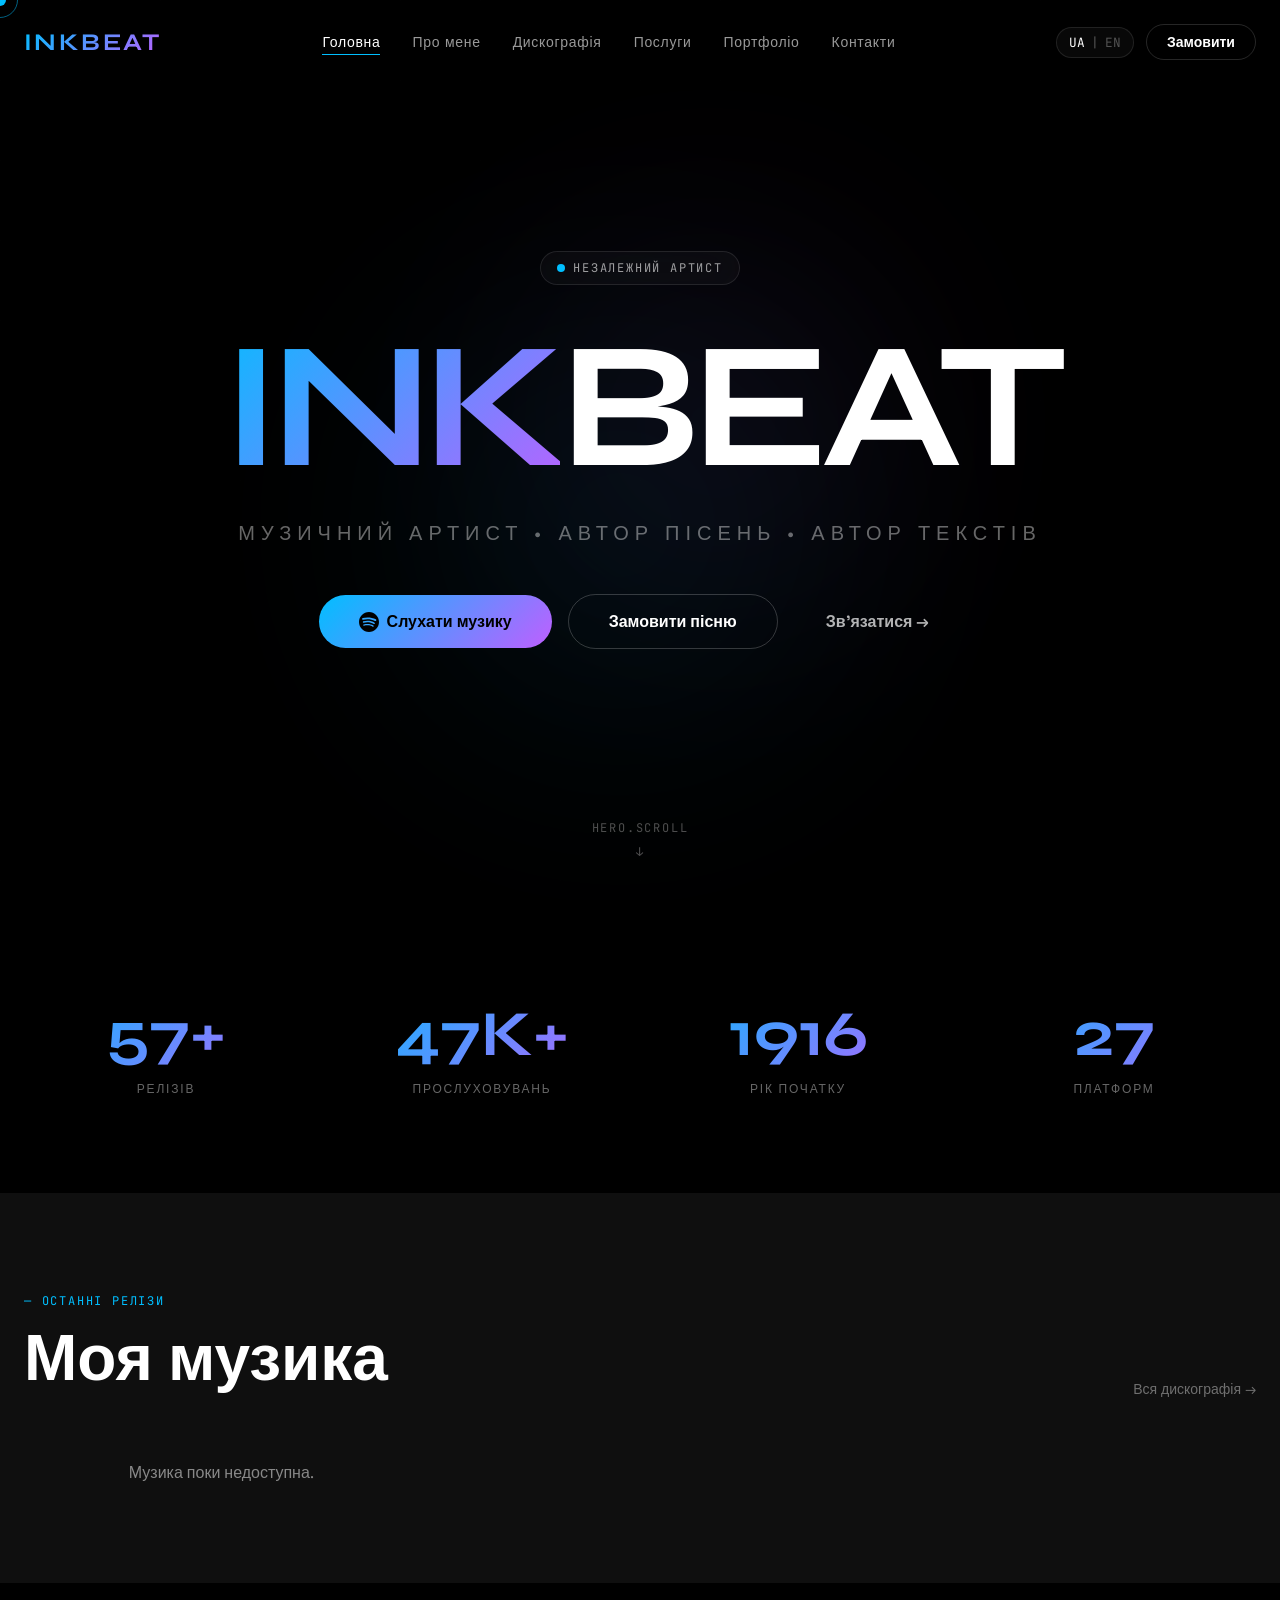
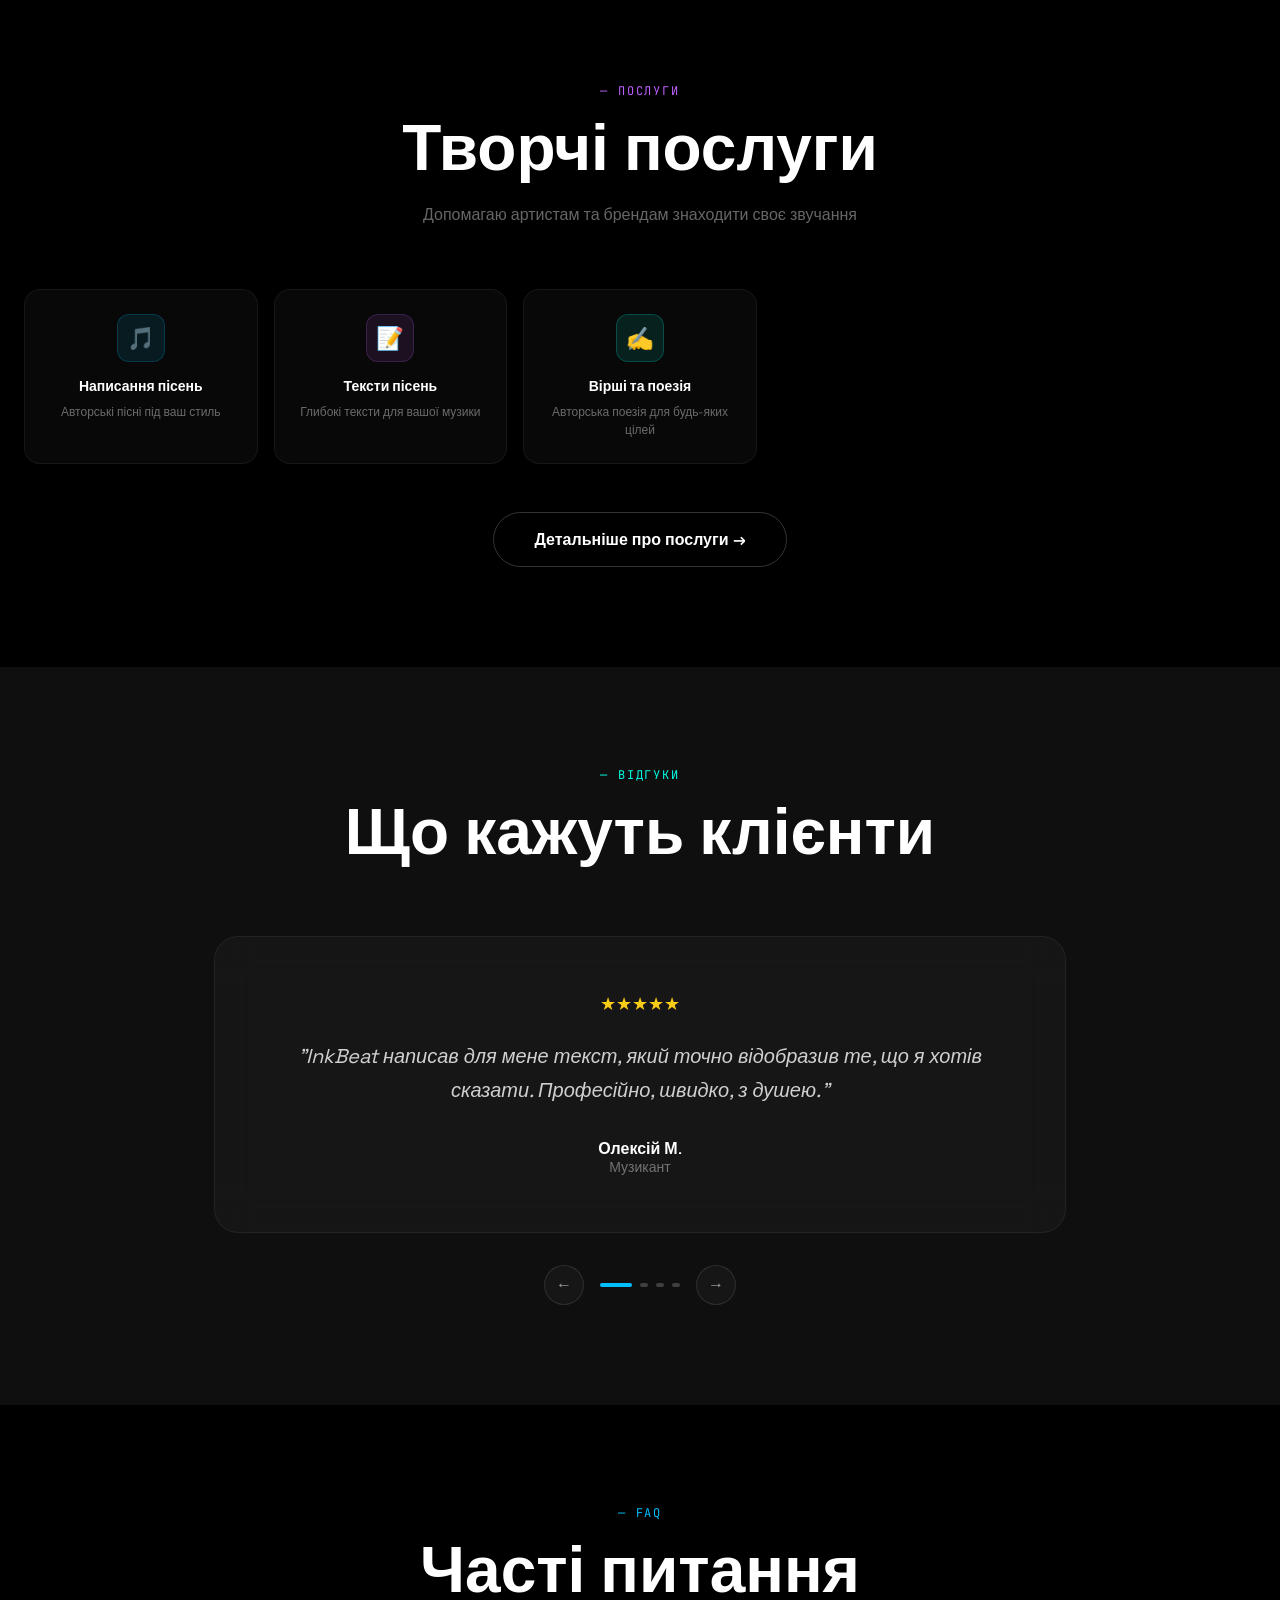
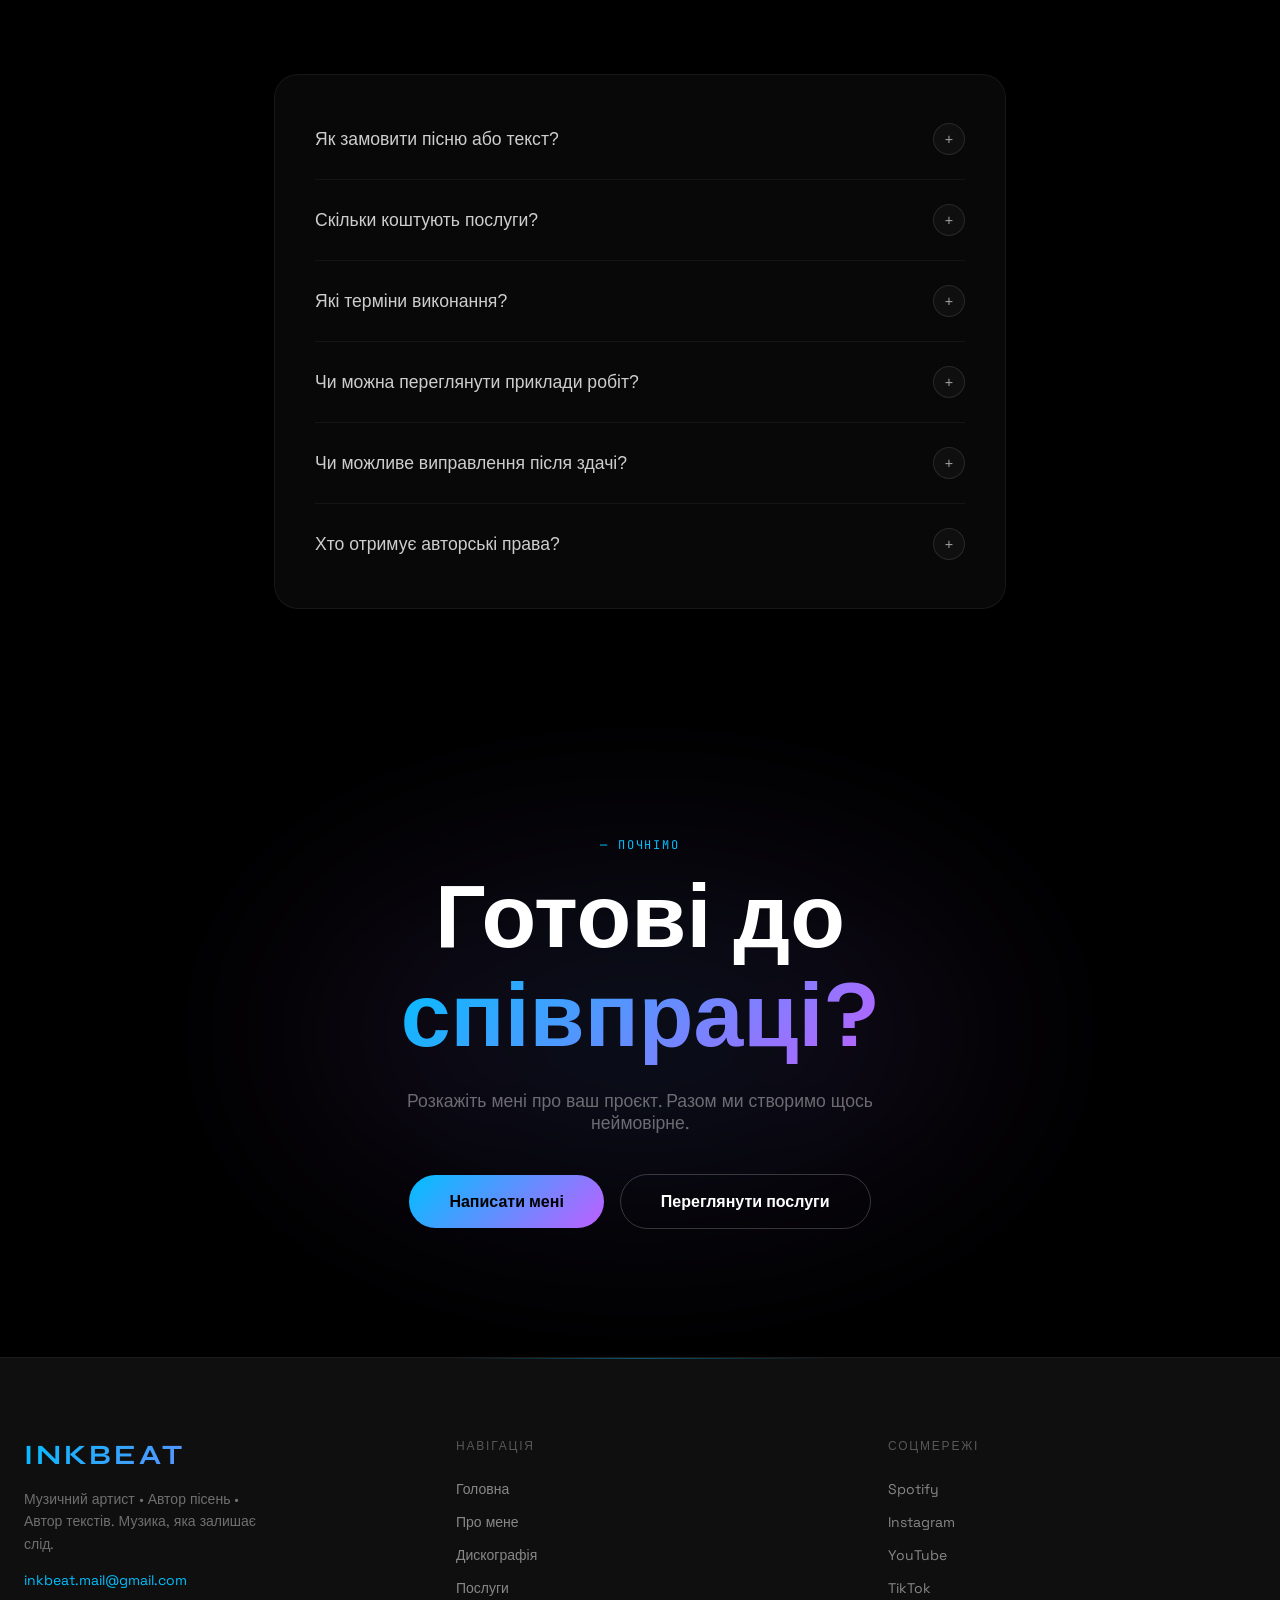
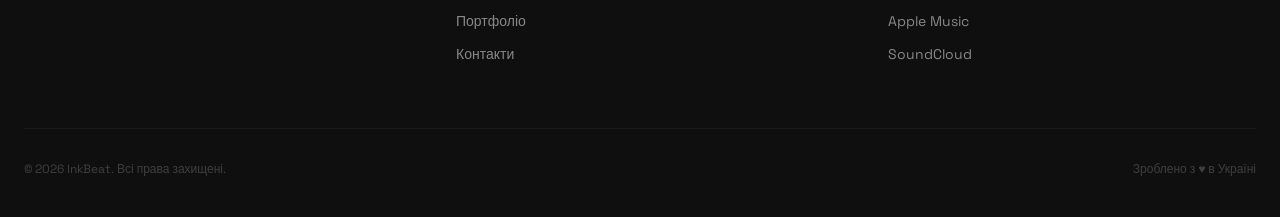
==== commit 2df5de20: "Add files via upload" ====
--- a/index.html
+++ b/index.html
@@ -8,9 +8,11 @@
   <meta property="og:title" content="InkBeat — Музичний артист"/>
   <meta property="og:description" content="Незалежний музичний артист, автор пісень та текстів."/>
   <meta property="og:type" content="website"/>
-  <link rel="icon" href="public/favicon.ico.jpeg"/>
+  <link rel="icon" href="public/favicon-optimized.jpg"/>
   <link rel="preconnect" href="https://fonts.googleapis.com"/>
   <link rel="preconnect" href="https://fonts.gstatic.com" crossorigin/>
+  <link rel="preconnect" href="https://inkbeat-api.vercel.app"/>
+  <link rel="dns-prefetch" href="https://w.soundcloud.com"/>
   <link href="https://fonts.googleapis.com/css2?family=Space+Grotesk:wght@300;400;500;600;700&family=Syne:wght@400;500;600;700;800&family=JetBrains+Mono:wght@300;400;500&display=swap" rel="stylesheet"/>
   <link rel="stylesheet" href="css/style.css"/>
 </head>
@@ -68,6 +70,11 @@
   <a href="pages/services.html" data-i18n="nav.services">Послуги</a>
   <a href="pages/portfolio.html" data-i18n="nav.portfolio">Портфоліо</a>
   <a href="pages/contact.html" data-i18n="nav.contact">Контакти</a>
+  <div class="mobile-lang-switch">
+    <span class="lang-ua lang-toggle active" data-lang="uk">UA</span>
+    <span class="lang-sep">|</span>
+    <span class="lang-en lang-toggle" data-lang="en">EN</span>
+  </div>
 </div>
 
 <!-- ── HERO ─────────────────────────── -->
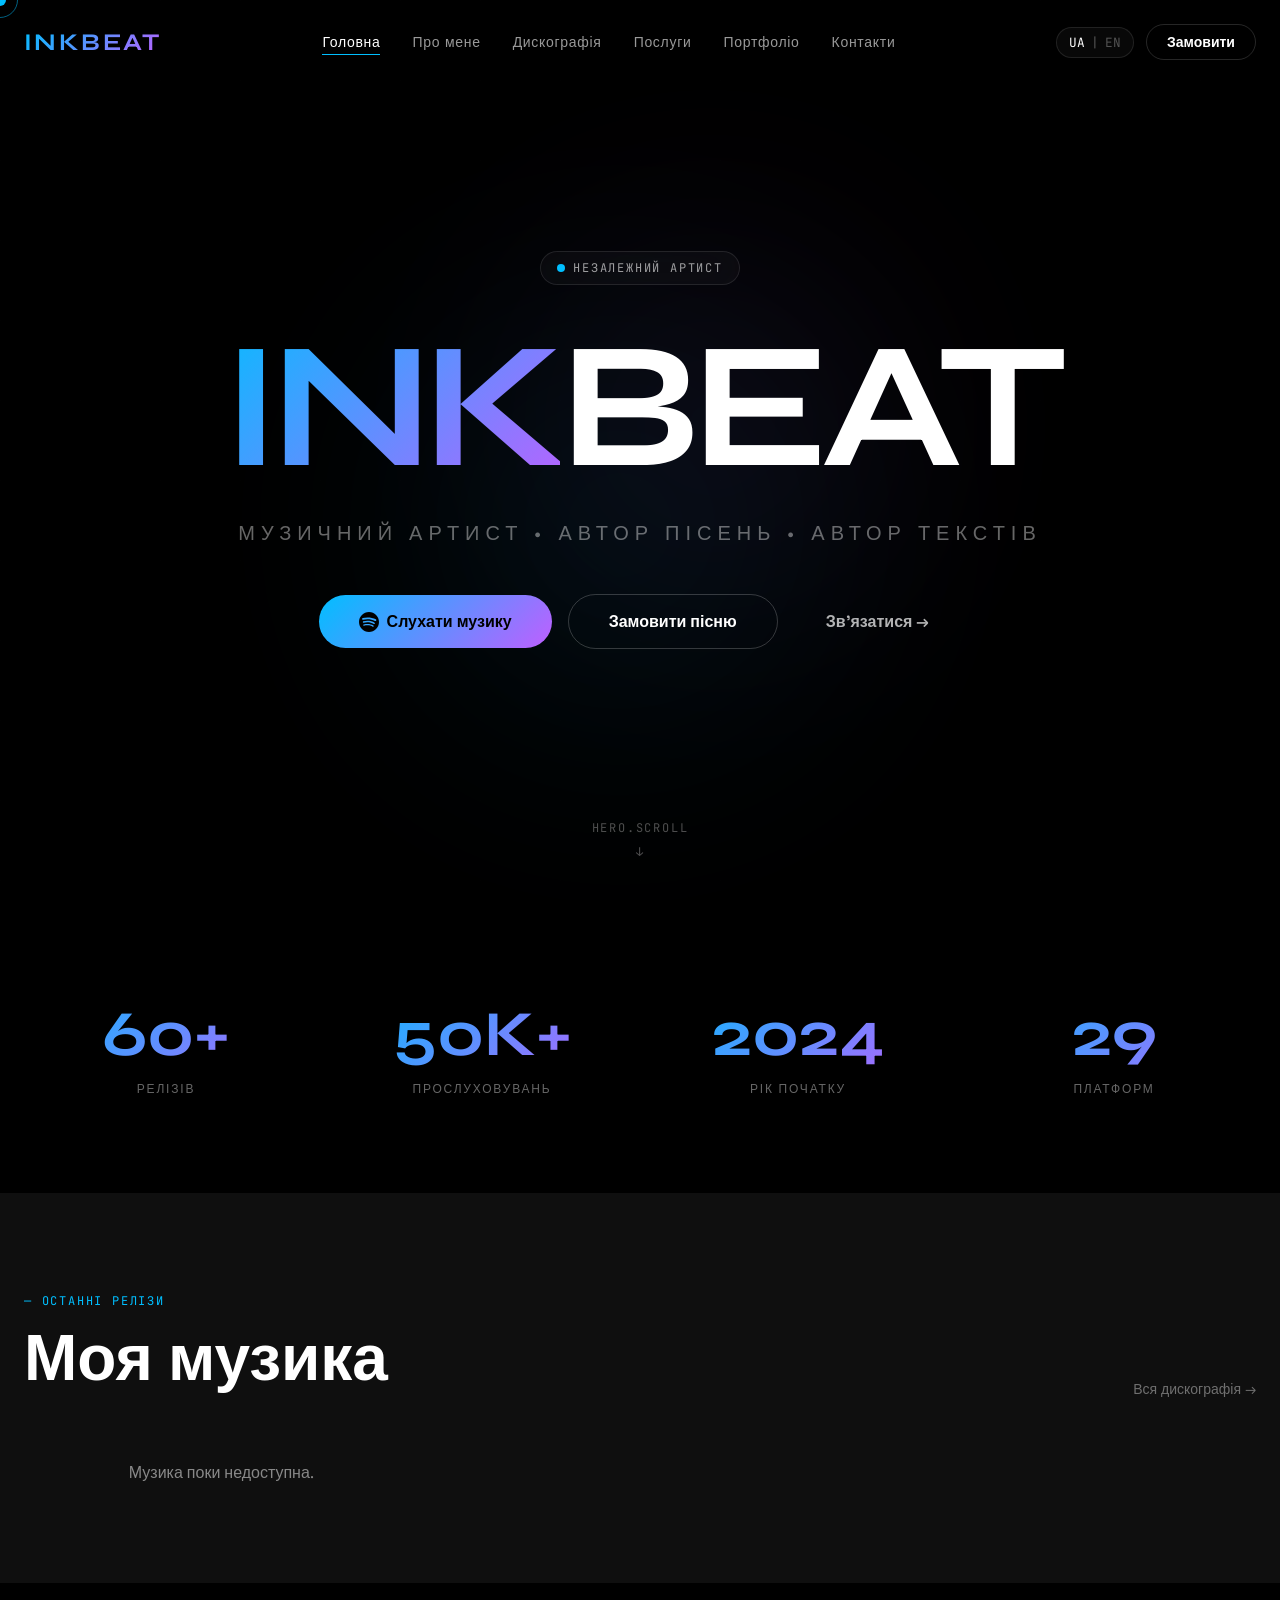
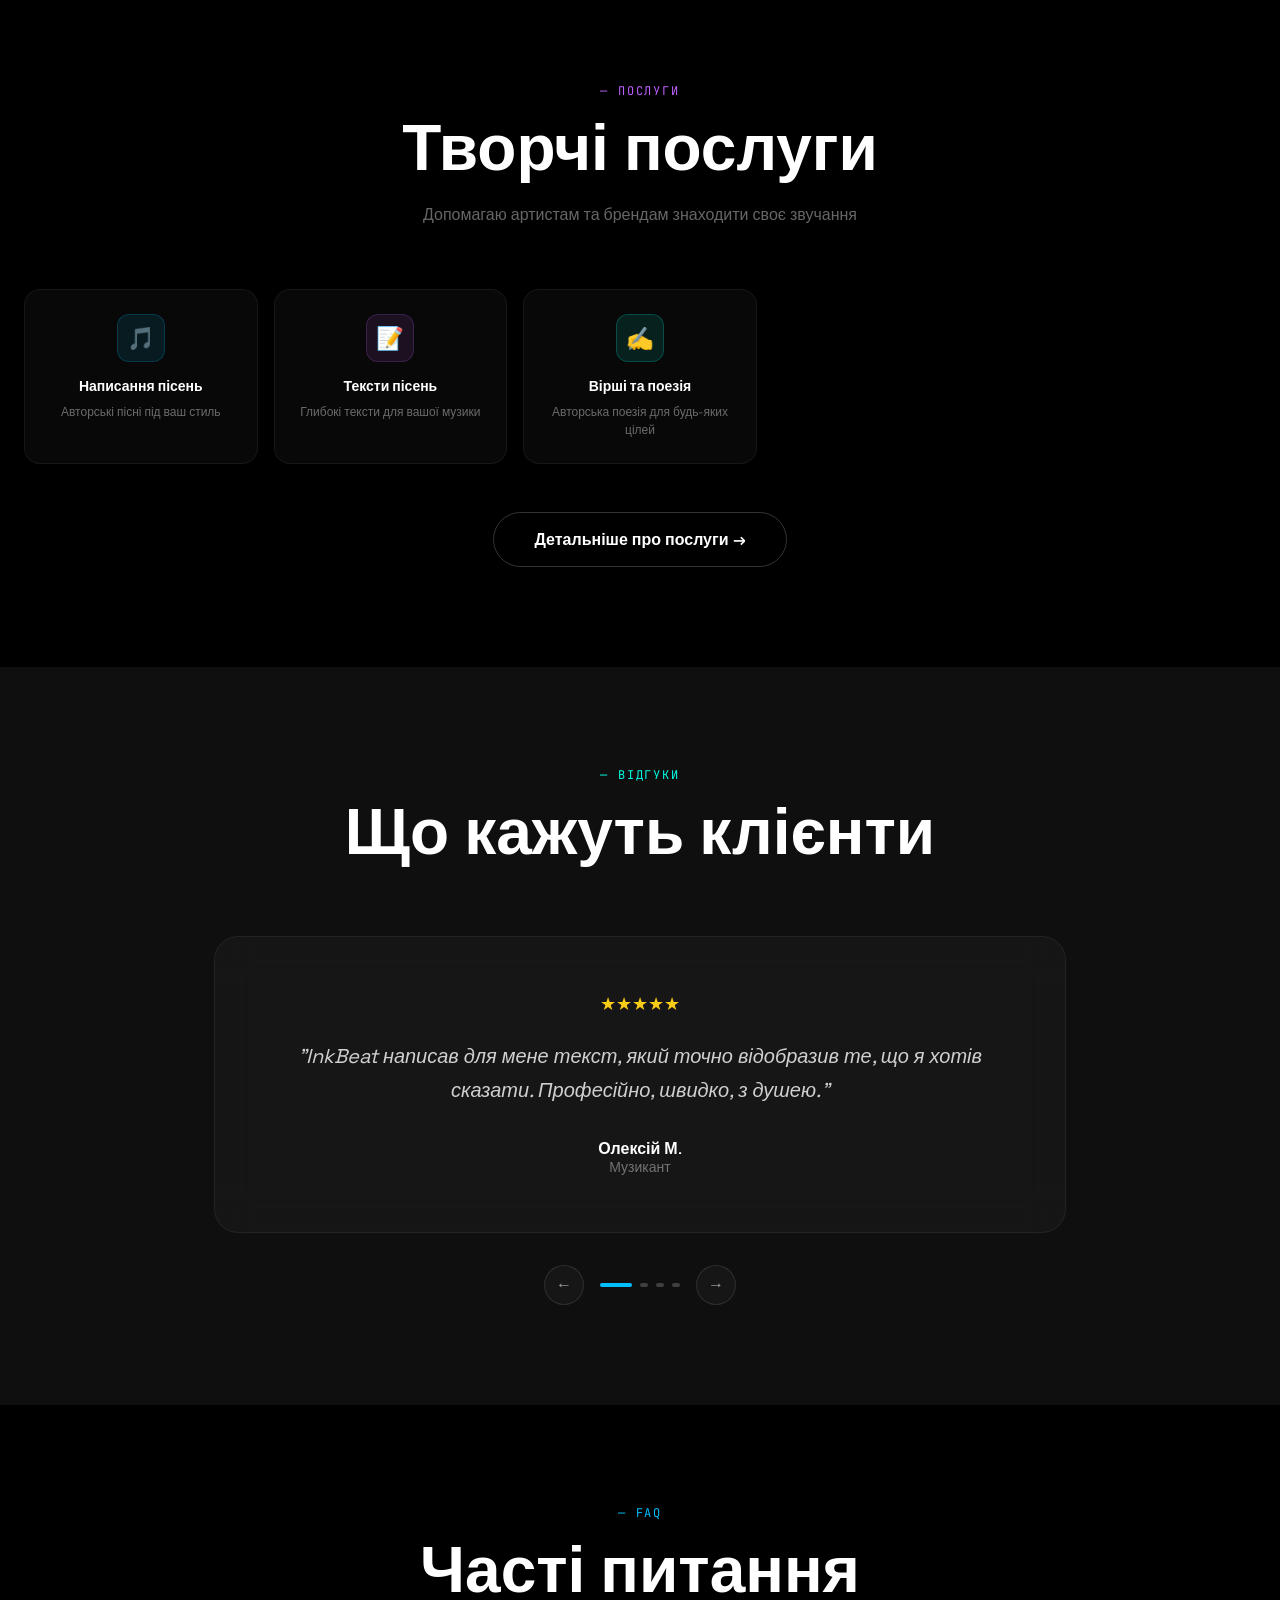
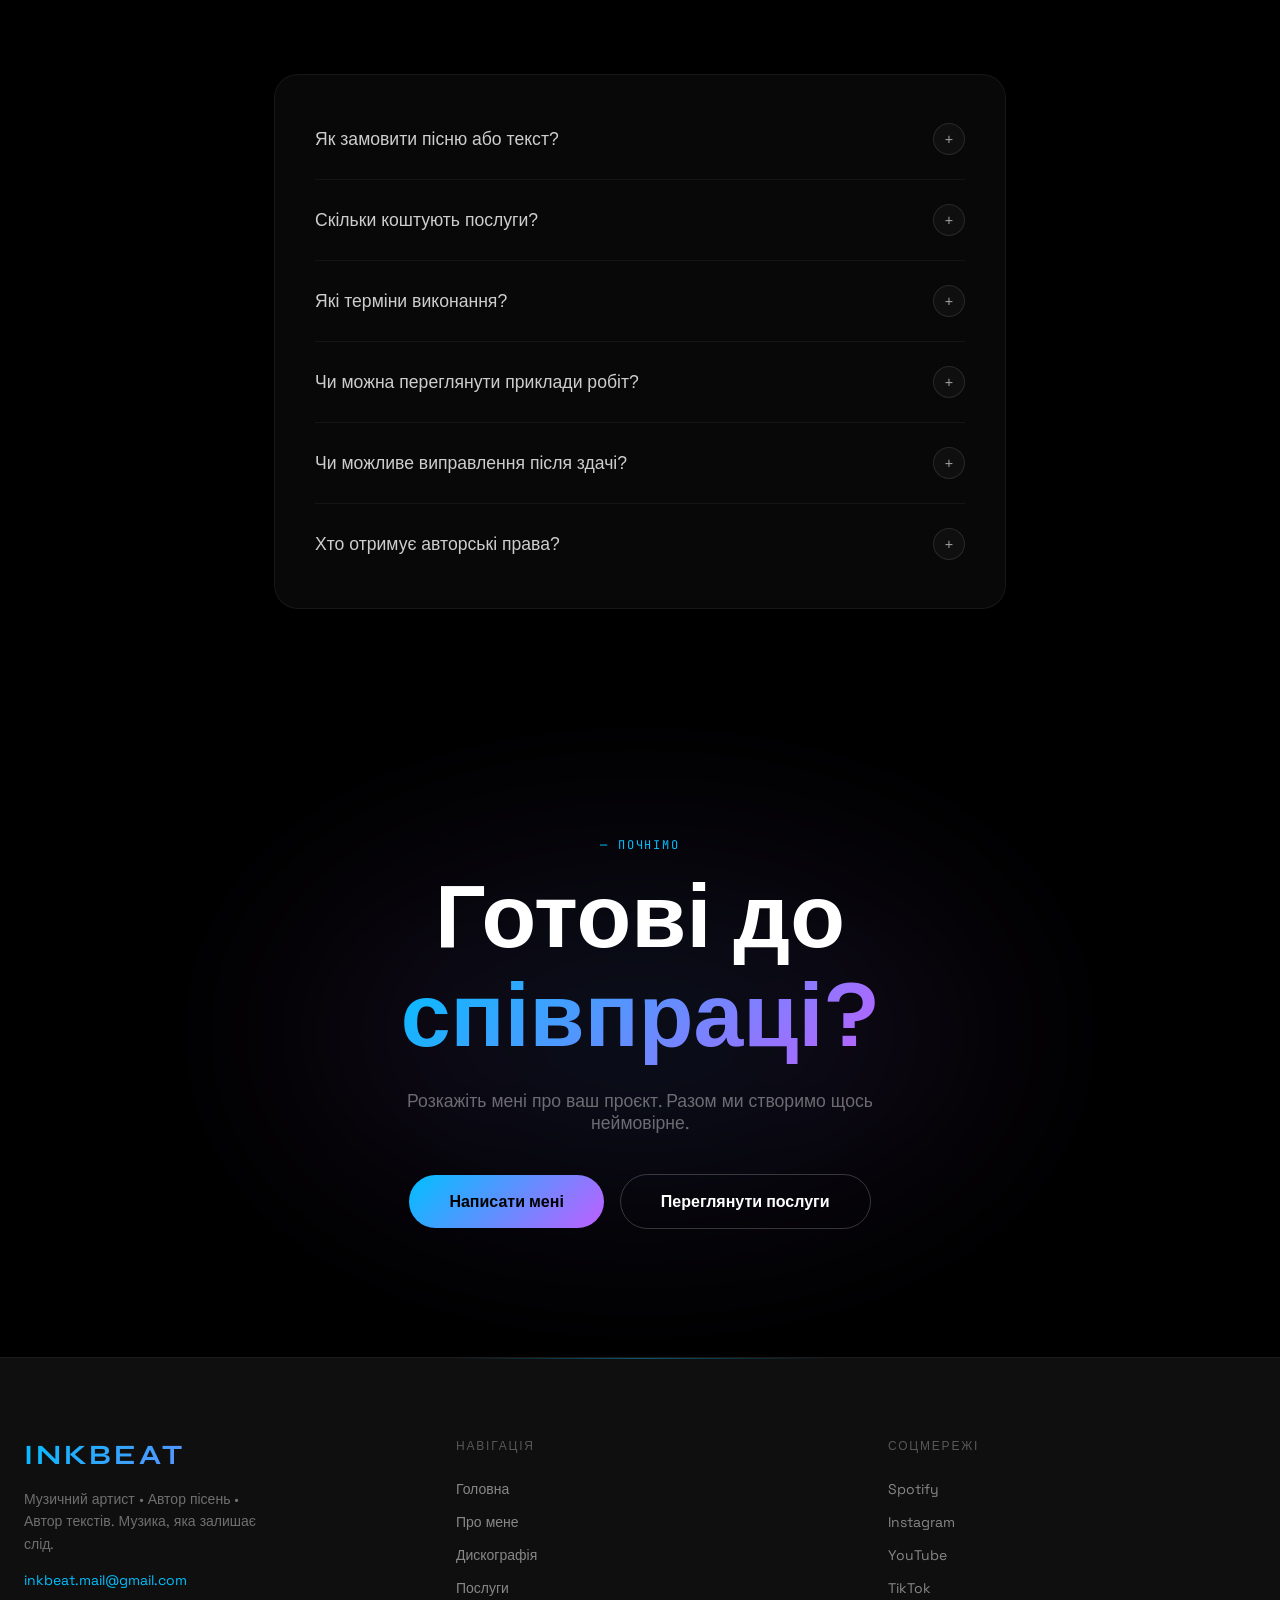
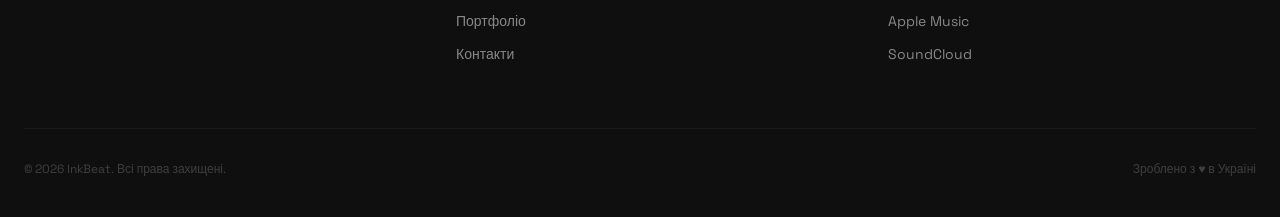
==== commit d72e76d1: "Add files via upload" ====
--- a/index.html
+++ b/index.html
@@ -141,9 +141,10 @@
     </div>
     <div id="releases-grid" class="releases-grid">
       <!-- Skeleton -->
-      <div class="release-card"><div class="skeleton" style="aspect-ratio:1"></div><div style="padding:20px"><div class="skeleton" style="height:20px;width:75%;margin-bottom:8px"></div><div class="skeleton" style="height:14px;width:50%"></div></div></div>
-      <div class="release-card"><div class="skeleton" style="aspect-ratio:1"></div><div style="padding:20px"><div class="skeleton" style="height:20px;width:75%;margin-bottom:8px"></div><div class="skeleton" style="height:14px;width:50%"></div></div></div>
-      <div class="release-card"><div class="skeleton" style="aspect-ratio:1"></div><div style="padding:20px"><div class="skeleton" style="height:20px;width:75%;margin-bottom:8px"></div><div class="skeleton" style="height:14px;width:50%"></div></div></div>
+      <div class="release-card"><div class="skeleton" style="aspect-ratio:1;position:relative"><div class="skeleton-eq"><span></span><span></span><span></span><span></span><span></span></div></div><div style="padding:20px"><div class="skeleton" style="height:20px;width:75%;margin-bottom:8px"></div><div class="skeleton" style="height:14px;width:50%"></div></div></div>
+      <div class="release-card"><div class="skeleton" style="aspect-ratio:1;position:relative"><div class="skeleton-eq"><span></span><span></span><span></span><span></span><span></span></div></div><div style="padding:20px"><div class="skeleton" style="height:20px;width:75%;margin-bottom:8px"></div><div class="skeleton" style="height:14px;width:50%"></div></div></div>
+      <div class="release-card"><div class="skeleton" style="aspect-ratio:1;position:relative"><div class="skeleton-eq"><span></span><span></span><span></span><span></span><span></span></div></div><div style="padding:20px"><div class="skeleton" style="height:20px;width:75%;margin-bottom:8px"></div><div class="skeleton" style="height:14px;width:50%"></div></div></div>
+      <div class="releases-loading-label" id="releases-loading-label" data-i18n="releases.loading">Завантажую треки з SoundCloud…</div>
     </div>
   </div>
 </section>
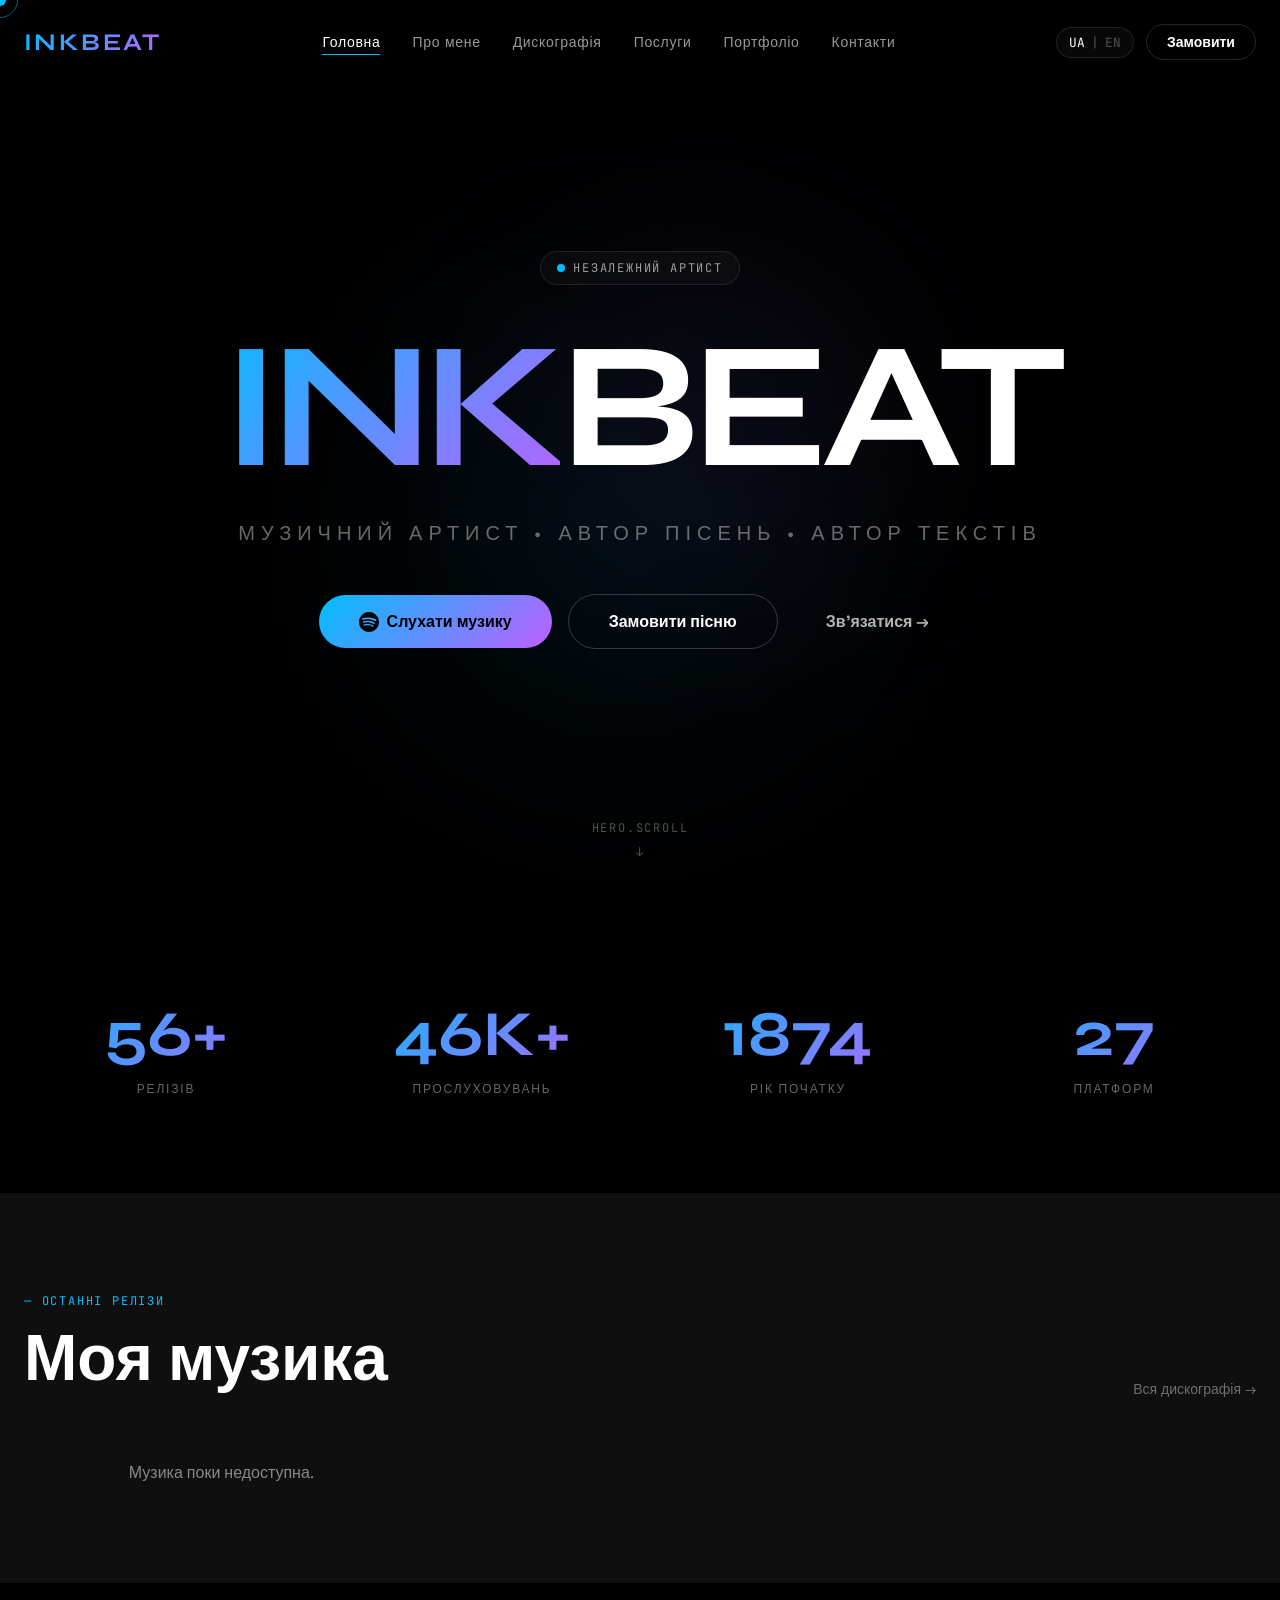
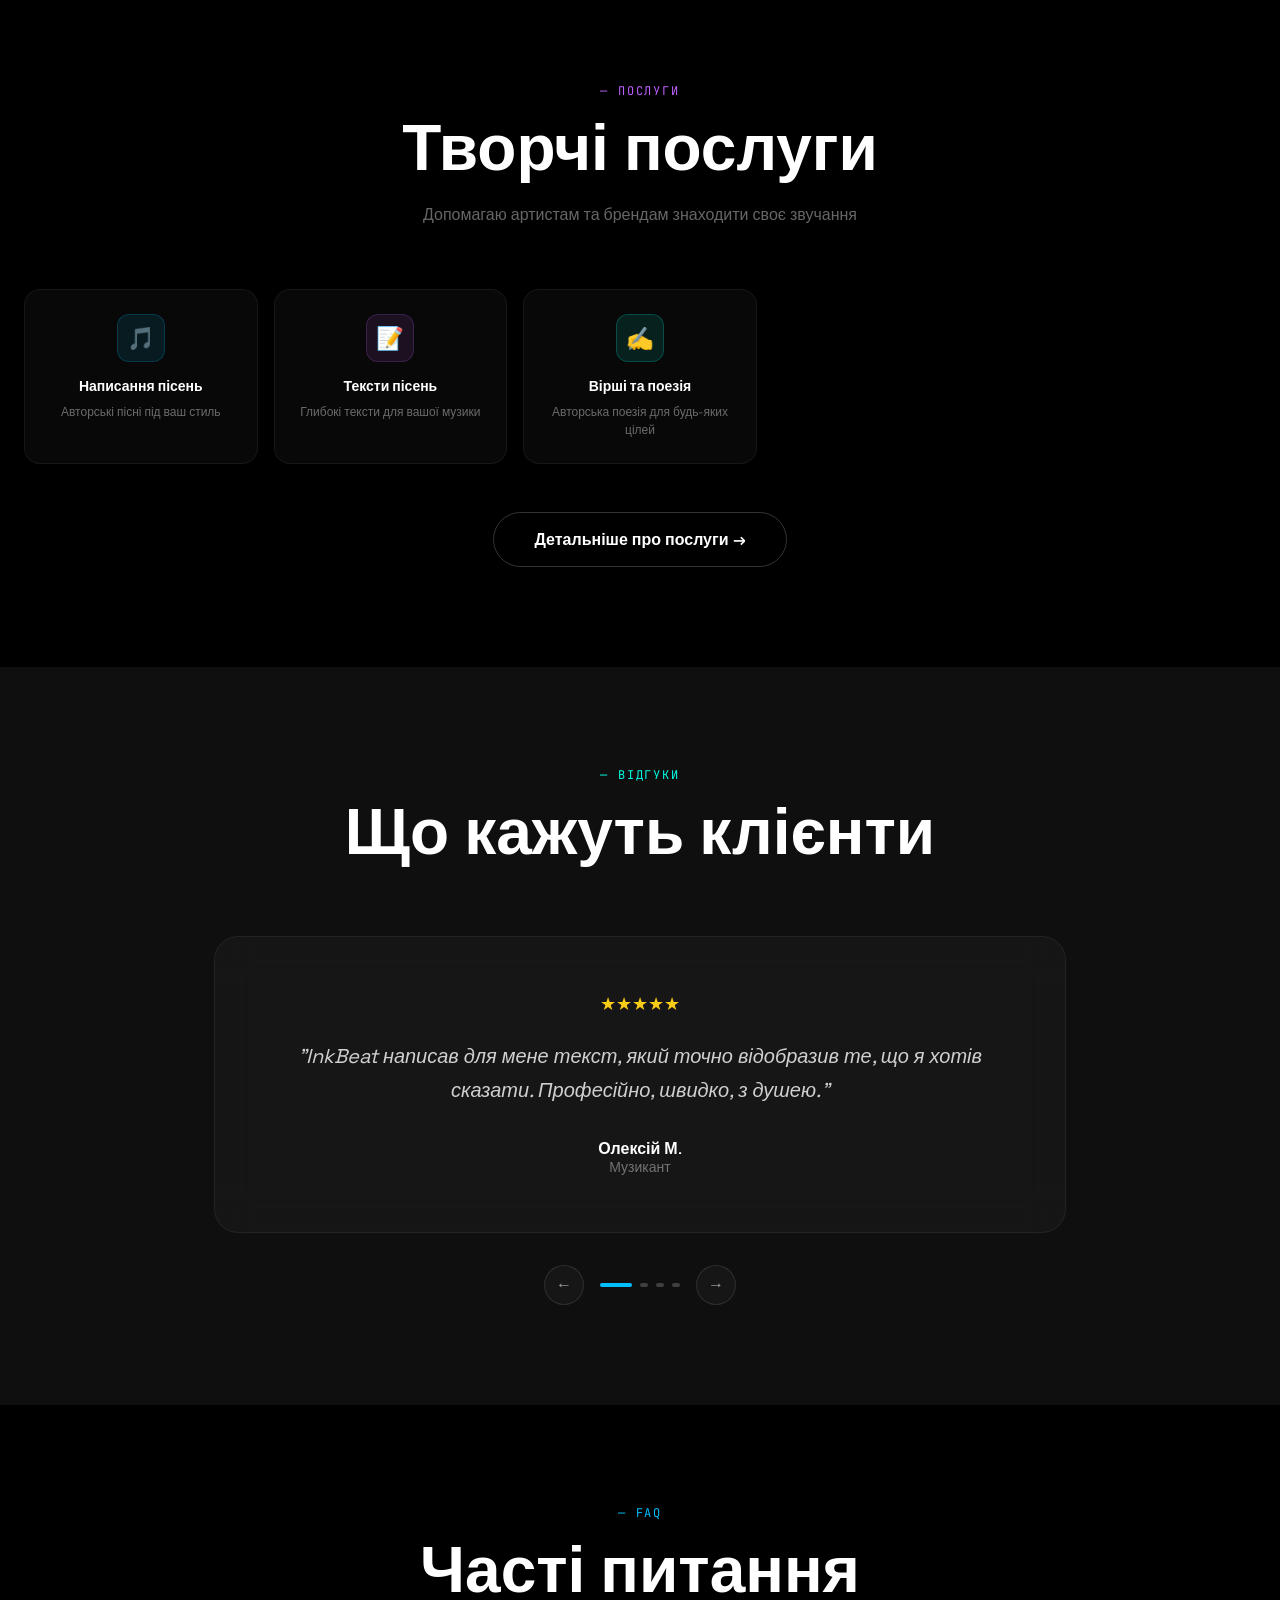
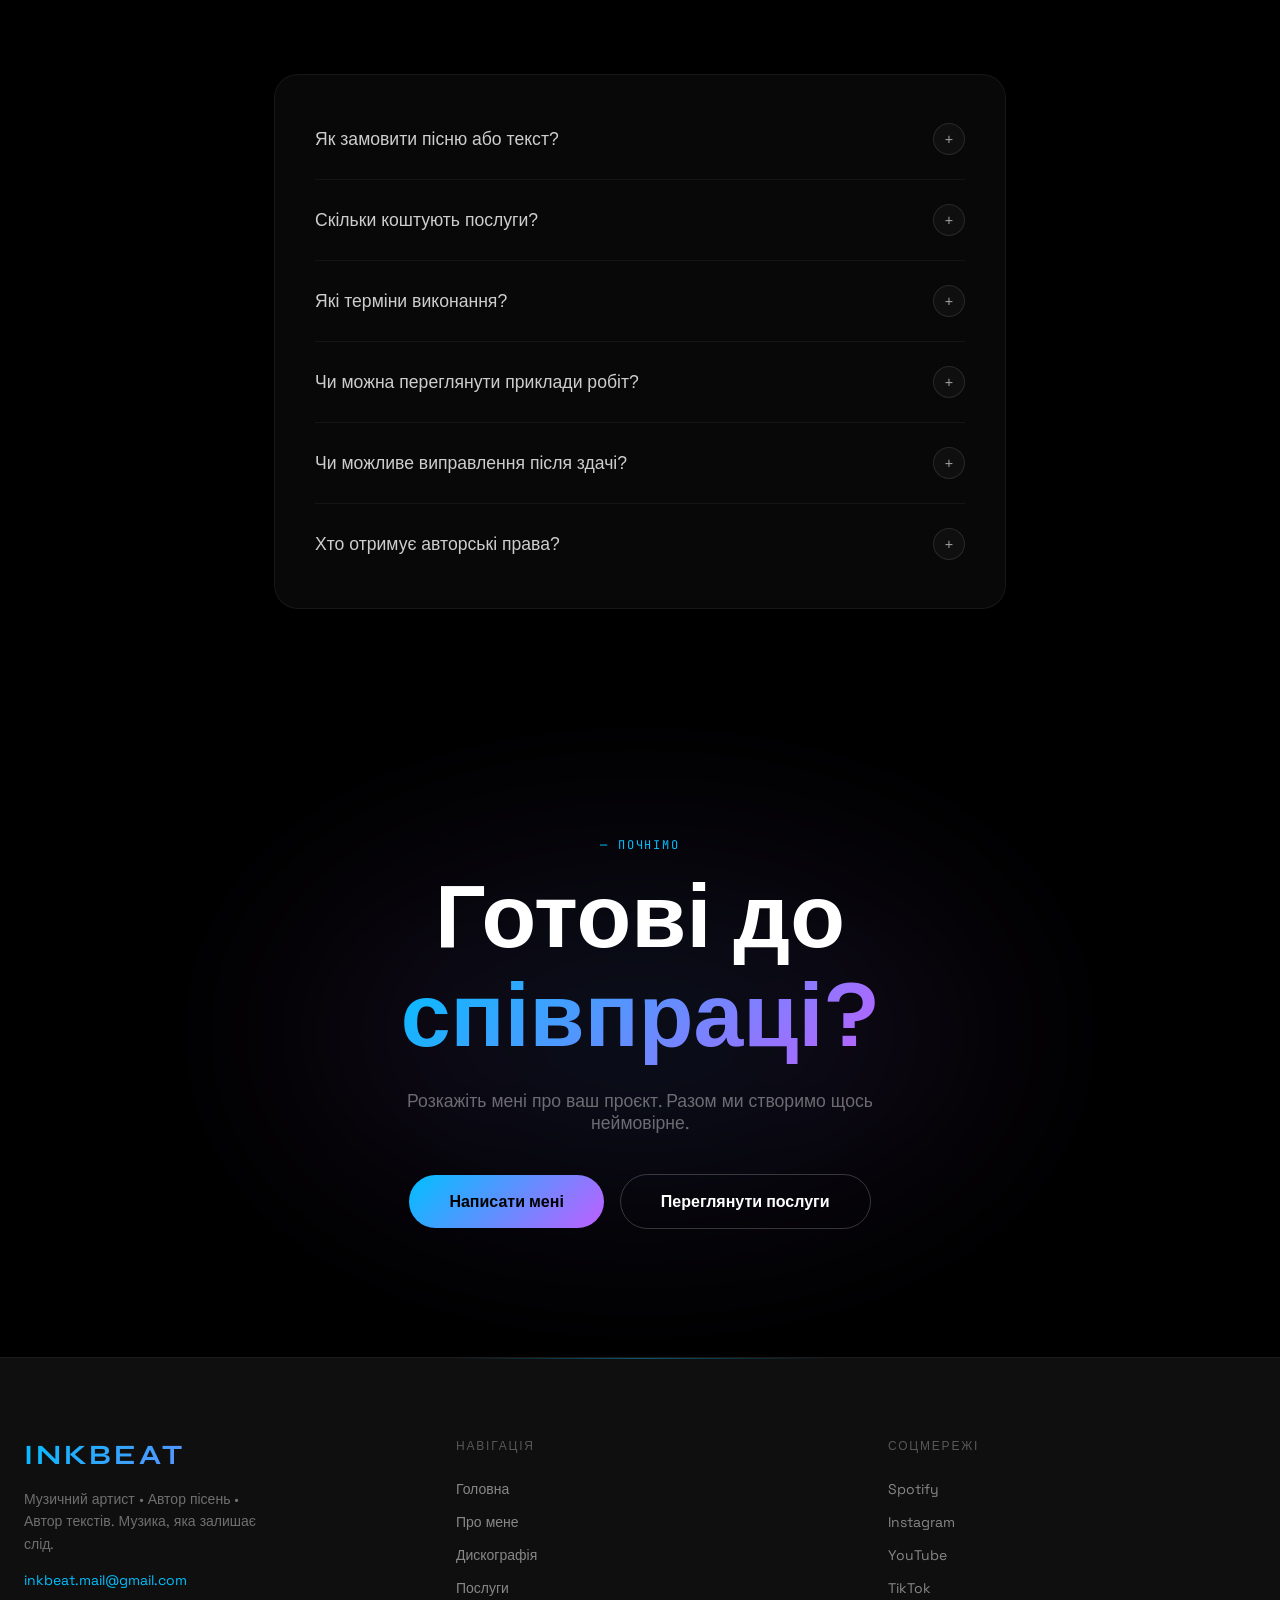
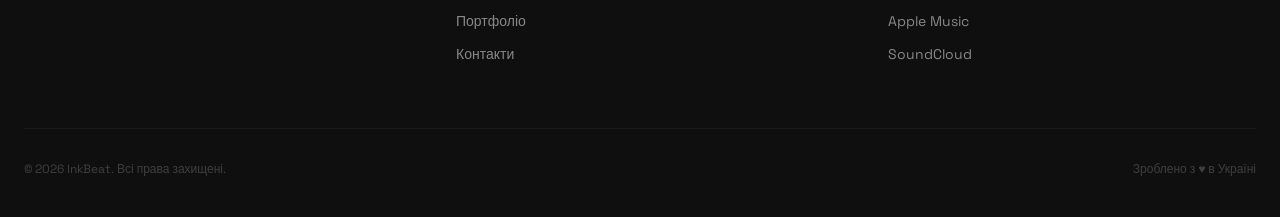
==== commit 274f4b64: "Add files via upload" ====
--- a/index.html
+++ b/index.html
@@ -140,11 +140,13 @@
       <a href="pages/discography.html" class="releases-link" data-i18n="releases.all">Вся дискографія →</a>
     </div>
     <div id="releases-grid" class="releases-grid">
-      <!-- Skeleton -->
-      <div class="release-card"><div class="skeleton" style="aspect-ratio:1;position:relative"><div class="skeleton-eq"><span></span><span></span><span></span><span></span><span></span></div></div><div style="padding:20px"><div class="skeleton" style="height:20px;width:75%;margin-bottom:8px"></div><div class="skeleton" style="height:14px;width:50%"></div></div></div>
-      <div class="release-card"><div class="skeleton" style="aspect-ratio:1;position:relative"><div class="skeleton-eq"><span></span><span></span><span></span><span></span><span></span></div></div><div style="padding:20px"><div class="skeleton" style="height:20px;width:75%;margin-bottom:8px"></div><div class="skeleton" style="height:14px;width:50%"></div></div></div>
-      <div class="release-card"><div class="skeleton" style="aspect-ratio:1;position:relative"><div class="skeleton-eq"><span></span><span></span><span></span><span></span><span></span></div></div><div style="padding:20px"><div class="skeleton" style="height:20px;width:75%;margin-bottom:8px"></div><div class="skeleton" style="height:14px;width:50%"></div></div></div>
-      <div class="releases-loading-label" id="releases-loading-label" data-i18n="releases.loading">Завантажую треки з SoundCloud…</div>
+      <!-- Завантаження: та ж візуальна мова, що й у головному прелоадері -->
+      <div class="releases-loading" id="releases-loading">
+        <div class="skeleton-eq skeleton-eq-standalone"><span></span><span></span><span></span><span></span><span></span></div>
+        <div class="loading-bar-wrap"><div class="loading-bar" style="width:0%"></div></div>
+        <div class="loading-pct">0%</div>
+        <div class="releases-loading-label" data-i18n="releases.loading">Завантажую треки з SoundCloud…</div>
+      </div>
     </div>
   </div>
 </section>
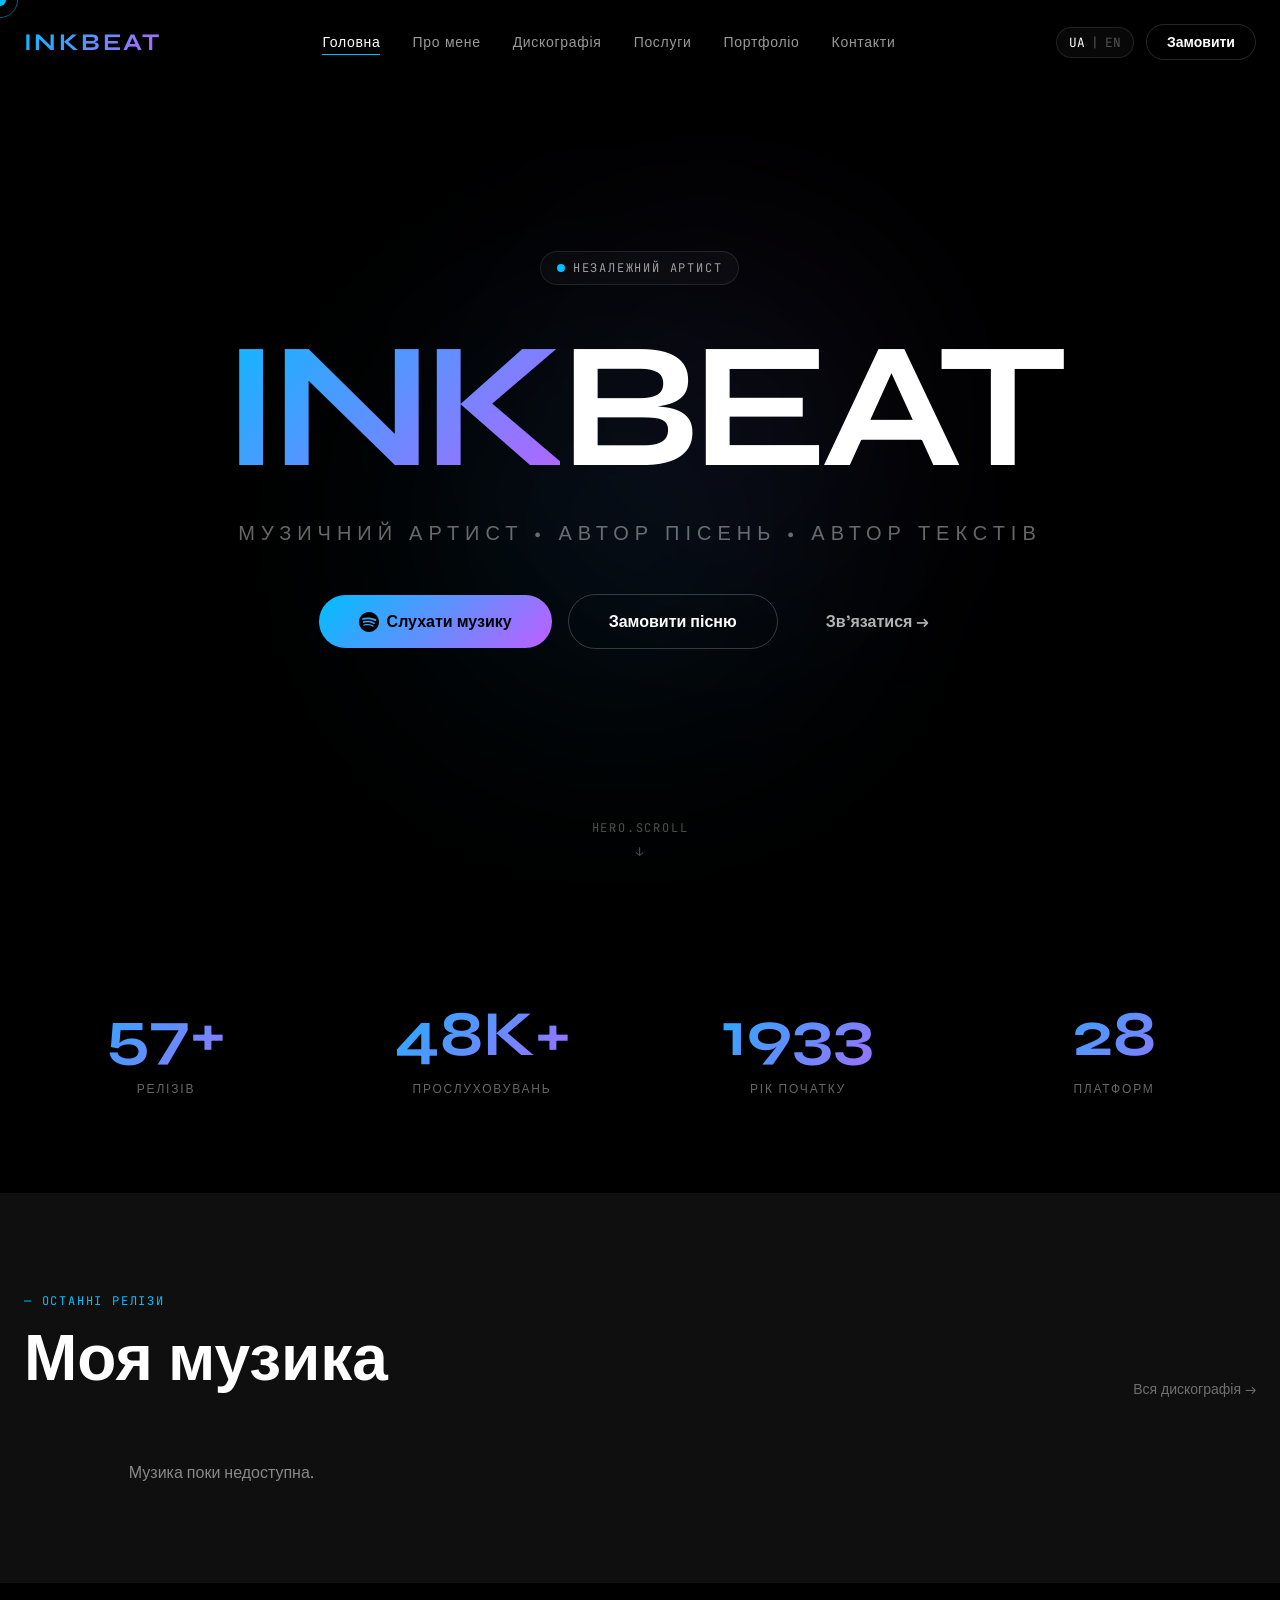
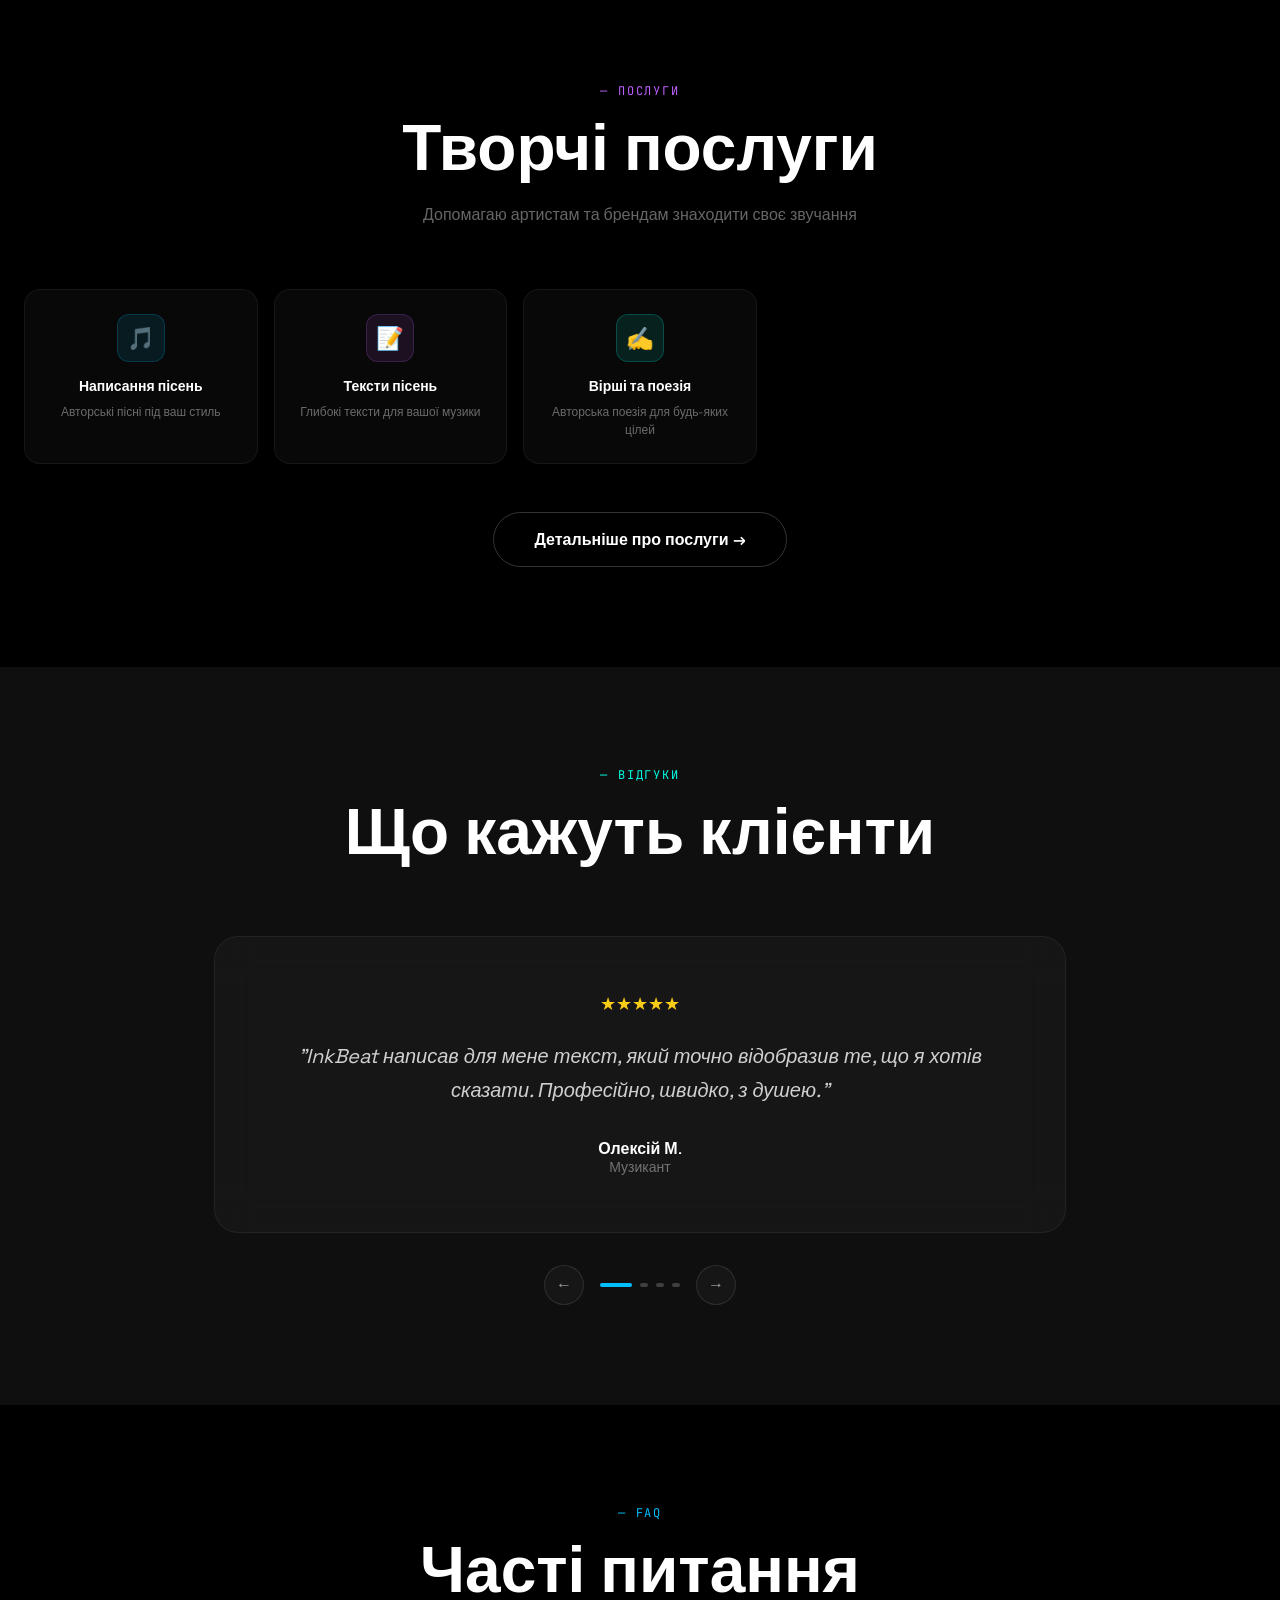
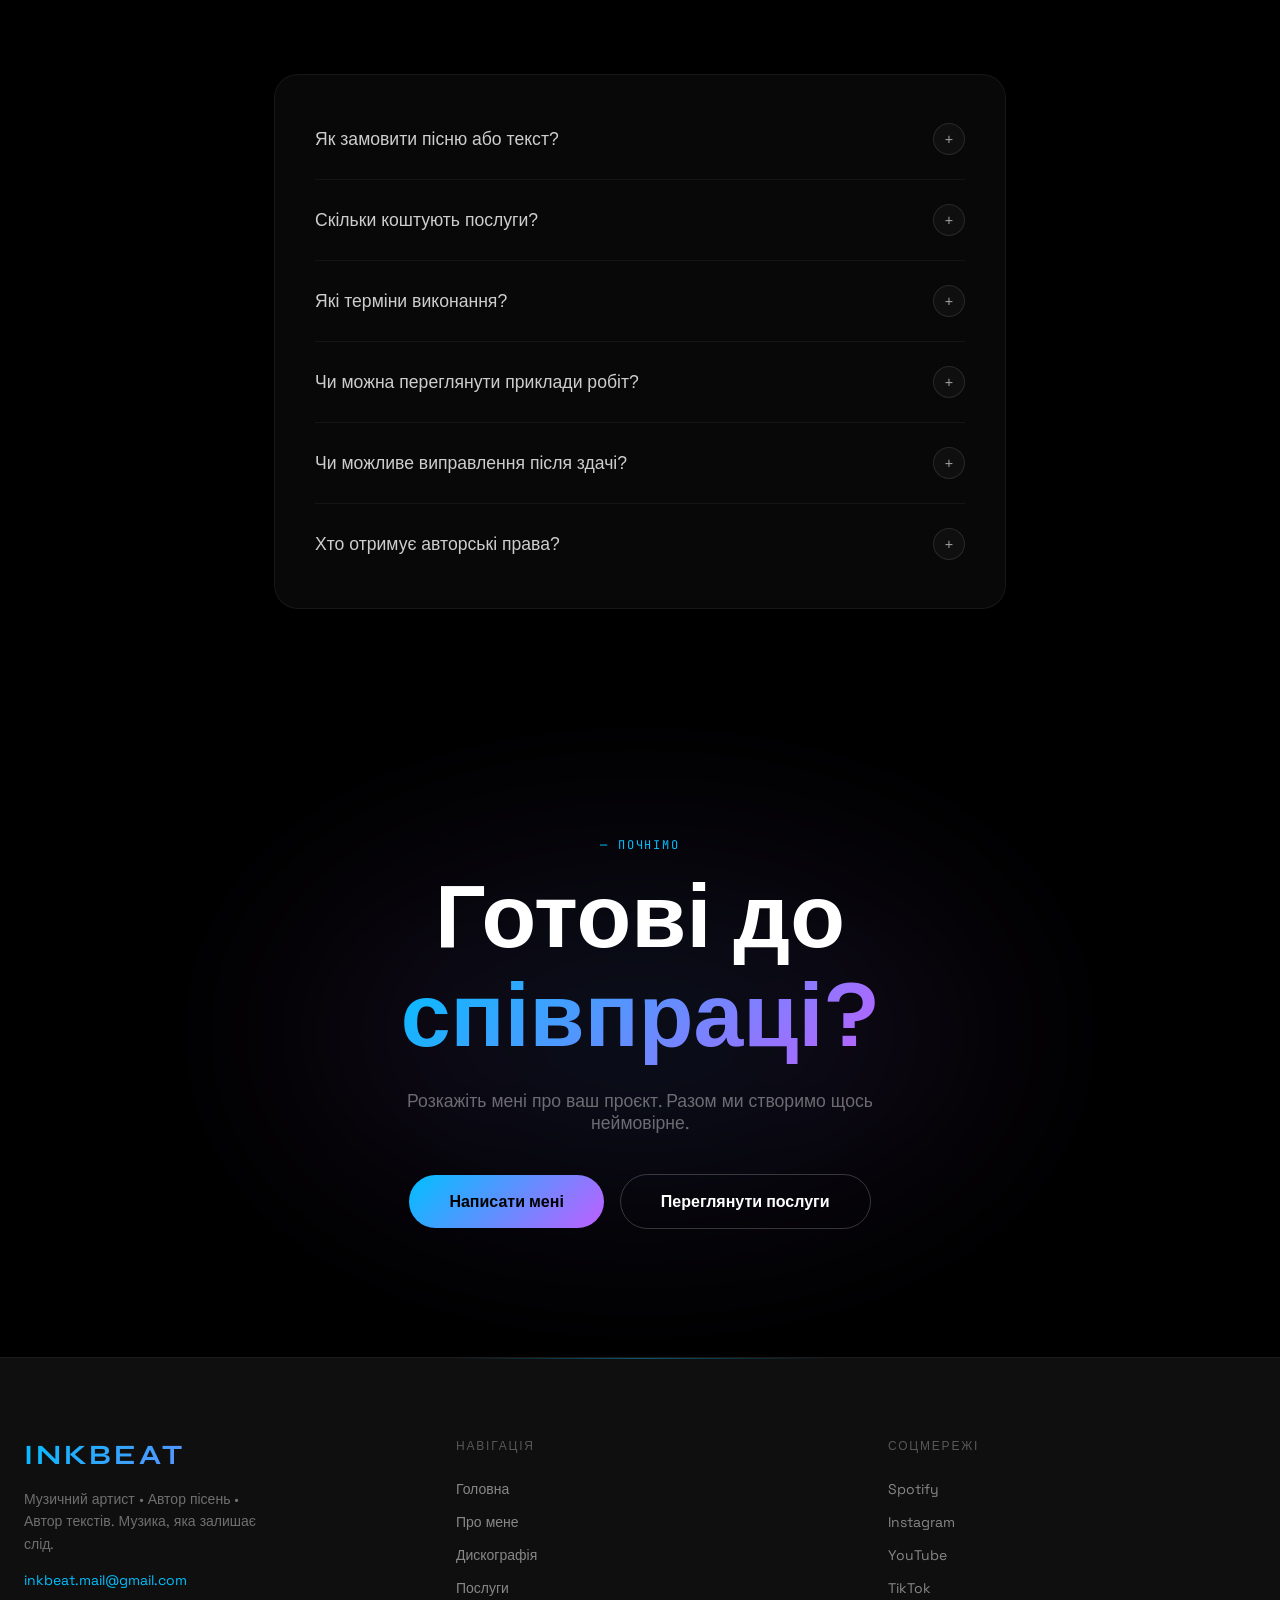
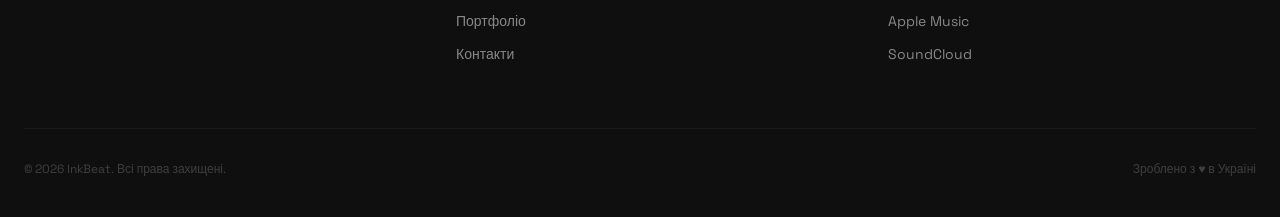
==== commit 502b70d5: "Add files via upload" ====
--- a/index.html
+++ b/index.html
@@ -13,6 +13,26 @@
   <link rel="preconnect" href="https://fonts.gstatic.com" crossorigin/>
   <link rel="preconnect" href="https://inkbeat-api.vercel.app"/>
   <link rel="dns-prefetch" href="https://w.soundcloud.com"/>
+  <script>
+    // Стартуємо запит до SoundCloud API щойно почався розбір сторінки —
+    // до всього важкого HTML нижче (hero, картинки тощо). Це прибирає
+    // затримку, яка виникала через те, що на важких сторінках браузер
+    // довше доходить до <script> в кінці body.
+    window.__soundcloudDataPromise = (function () {
+      var controller = new AbortController()
+      var timeout = setTimeout(function () { controller.abort() }, 10000)
+      return fetch('https://inkbeat-api.vercel.app/api/soundcloud', { signal: controller.signal })
+        .then(function (res) {
+          clearTimeout(timeout)
+          if (!res.ok) throw new Error('HTTP ' + res.status)
+          return res.json()
+        })
+        .catch(function (err) {
+          console.error('SoundCloud fetch error:', err.message)
+          return null
+        })
+    })()
+  </script>
   <link href="https://fonts.googleapis.com/css2?family=Space+Grotesk:wght@300;400;500;600;700&family=Syne:wght@400;500;600;700;800&family=JetBrains+Mono:wght@300;400;500&display=swap" rel="stylesheet"/>
   <link rel="stylesheet" href="css/style.css"/>
 </head>
--- a/css/style.css
+++ b/css/style.css
@@ -166,7 +166,7 @@
 .mobile-menu {
   display: none;
   position: fixed; inset: 0;
-  z-index: 999;
+  z-index: 1001;
   background: rgba(0,0,0,.95);
   backdrop-filter: blur(20px);
   flex-direction: column;
@@ -184,6 +184,21 @@
   transition: color .3s;
 }
 .mobile-menu a:hover { color: #fff; }
+.mobile-lang-switch {
+  display: flex; align-items: center; gap: 8px;
+  font-family: 'JetBrains Mono', monospace;
+  font-size: .9rem;
+  letter-spacing: .1em;
+  margin-top: 8px;
+}
+.mobile-lang-switch .lang-toggle {
+  cursor: pointer;
+  padding: 6px 10px;
+  color: rgba(255,255,255,.35);
+  transition: color .3s;
+}
+.mobile-lang-switch .lang-toggle.active { color: #fff; }
+.mobile-lang-switch .lang-sep { color: rgba(255,255,255,.2); }
 .mobile-close {
   position: absolute; top: 24px; right: 24px;
   background: none; border: none;
@@ -409,14 +424,51 @@
 .release-date { font-size: .75rem; color: rgba(255,255,255,.4); margin-bottom: 16px; }
 .release-embed { border-radius: 12px; overflow: hidden; margin-bottom: 12px; }
 .release-embed iframe { display: block; }
-.release-spotify-link {
-  display: inline-flex; align-items: center; gap: 6px;
-  font-size: .75rem;
-  color: var(--blue);
+
+.release-actions { display: flex; flex-direction: column; gap: 10px; }
+
+.release-play-btn {
+  display: inline-flex; align-items: center; justify-content: center; gap: 8px;
+  padding: 10px 18px;
+  border-radius: 999px;
+  background: linear-gradient(135deg, var(--blue), var(--purple));
+  color: #000;
+  font-weight: 700;
+  font-size: .8rem;
+  border: none; cursor: pointer;
+  transition: box-shadow .3s, transform .2s;
+  width: 100%;
+}
+.release-play-btn:hover { box-shadow: 0 0 24px rgba(0,191,255,.4); }
+.release-play-btn:active { transform: scale(.97); }
+.release-play-btn .play-icon { display: flex; }
+.release-play-btn .spinner {
+  width: 14px; height: 14px;
+  border: 2px solid rgba(0,0,0,.25);
+  border-top-color: #000;
+  border-radius: 50%;
+  animation: spin .7s linear infinite;
+  display: none;
+}
+.release-play-btn.is-loading .play-icon { display: none; }
+.release-play-btn.is-loading .spinner { display: inline-block; }
+@keyframes spin { to { transform: rotate(360deg); } }
+
+.release-listen-link {
+  display: inline-flex; align-items: center; justify-content: center; gap: 8px;
+  padding: 10px 18px;
+  border-radius: 999px;
+  border: 1px solid rgba(255,255,255,.15);
+  color: rgba(255,255,255,.8);
+  font-size: .8rem;
+  font-weight: 600;
   text-decoration: none;
-  transition: color .3s;
-}
-.release-spotify-link:hover { color: var(--cyan); }
+  transition: all .3s;
+  width: 100%;
+  box-sizing: border-box;
+}
+.release-listen-link:hover { border-color: var(--blue); color: var(--blue); box-shadow: 0 0 16px rgba(0,191,255,.15); }
+.release-listen-link svg { flex-shrink: 0; }
 
 /* ── SERVICES PREVIEW ── */
 .services-grid-small { display: grid; grid-template-columns: repeat(5, 1fr); gap: 16px; margin-bottom: 48px; }
@@ -872,8 +924,77 @@
 .reveal-right.visible { opacity: 1; transform: none; }
 
 /* ── SKELETON ── */
-.skeleton { background: var(--s300); border-radius: 8px; animation: shimmer 1.5s infinite; }
-@keyframes shimmer { 0%,100%{opacity:1} 50%{opacity:.5} }
+.skeleton {
+  position: relative;
+  background: var(--s300);
+  border-radius: 8px;
+  overflow: hidden;
+}
+.skeleton::after {
+  content: '';
+  position: absolute; inset: 0;
+  background: linear-gradient(100deg,
+    transparent 30%,
+    rgba(0,191,255,.12) 45%,
+    rgba(191,95,255,.16) 50%,
+    rgba(0,255,229,.12) 55%,
+    transparent 70%);
+  background-size: 200% 100%;
+  animation: shimmer 1.6s ease-in-out infinite;
+}
+@keyframes shimmer {
+  0% { background-position: 150% 0; }
+  100% { background-position: -50% 0; }
+}
+
+/* Еквалайзер-заглушка на місці обкладинки, поки трек ще не завантажився */
+.skeleton-eq {
+  position: absolute; inset: 0;
+  display: flex; align-items: center; justify-content: center; gap: 5px;
+  z-index: 1;
+}
+.skeleton-eq span {
+  width: 4px; height: 16px;
+  border-radius: 2px;
+  background: linear-gradient(180deg, var(--blue), var(--purple));
+  animation: eqBounce 1s ease-in-out infinite;
+  opacity: .8;
+}
+.skeleton-eq span:nth-child(1) { animation-delay: -.9s; }
+.skeleton-eq span:nth-child(2) { animation-delay: -.6s; }
+.skeleton-eq span:nth-child(3) { animation-delay: -.3s; }
+.skeleton-eq span:nth-child(4) { animation-delay: -.75s; }
+.skeleton-eq span:nth-child(5) { animation-delay: -.15s; }
+@keyframes eqBounce {
+  0%, 100% { height: 8px; }
+  50% { height: 26px; }
+}
+
+/* Текст-підказка під сіткою релізів, поки триває фонове завантаження */
+.releases-loading-label {
+  text-align: center;
+  font-family: 'JetBrains Mono', monospace;
+  font-size: .75rem;
+  letter-spacing: .05em;
+  color: rgba(255,255,255,.35);
+}
+
+/* Інлайн-завантажувач блоку музики — та сама візуальна мова,
+   що й у повноекранному #loading-screen (градієнтний бар +
+   відсотки), тільки в мініатюрі й прив'язана до цього блоку. */
+.releases-loading {
+  grid-column: 1 / -1;
+  display: flex;
+  flex-direction: column;
+  align-items: center;
+  justify-content: center;
+  gap: 20px;
+  padding: 72px 20px;
+}
+.skeleton-eq-standalone {
+  position: static;
+  inset: auto;
+}
 
 /* ── RESPONSIVE ── */
 @media (max-width: 1024px) {
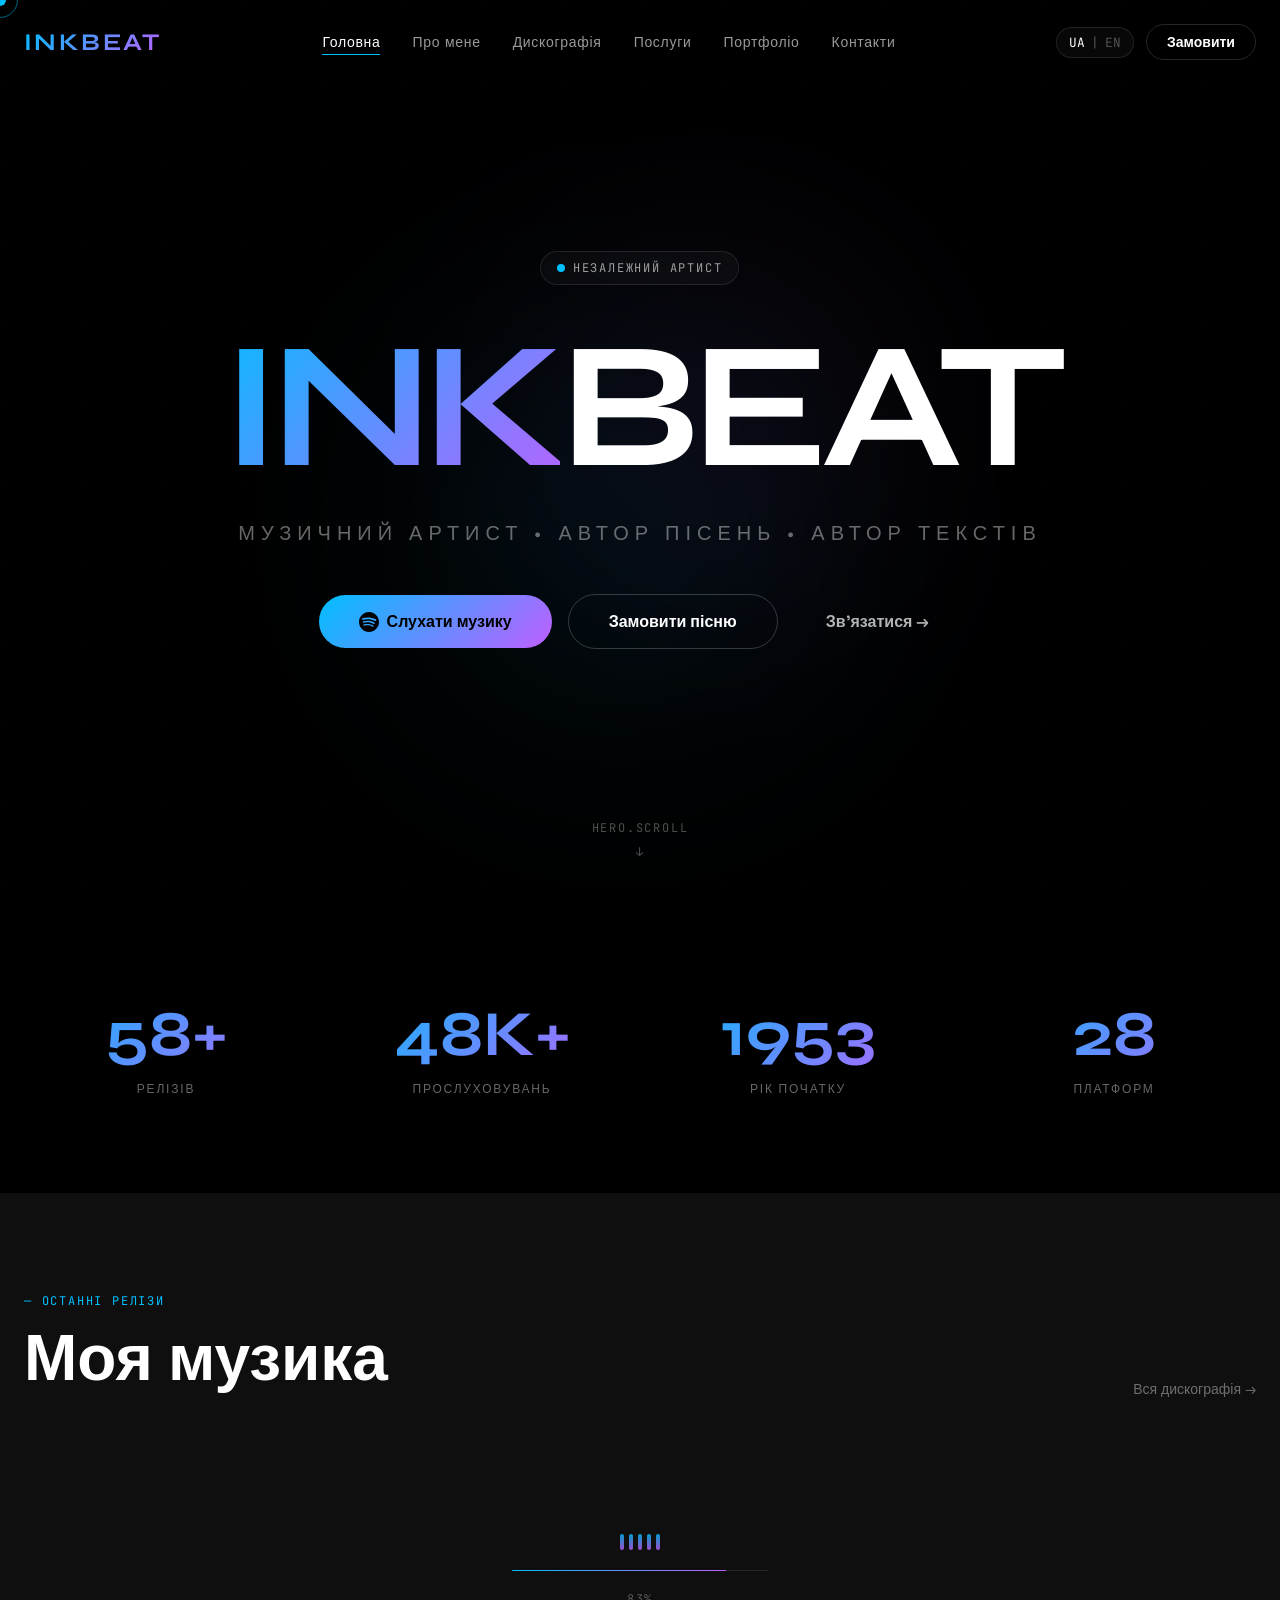
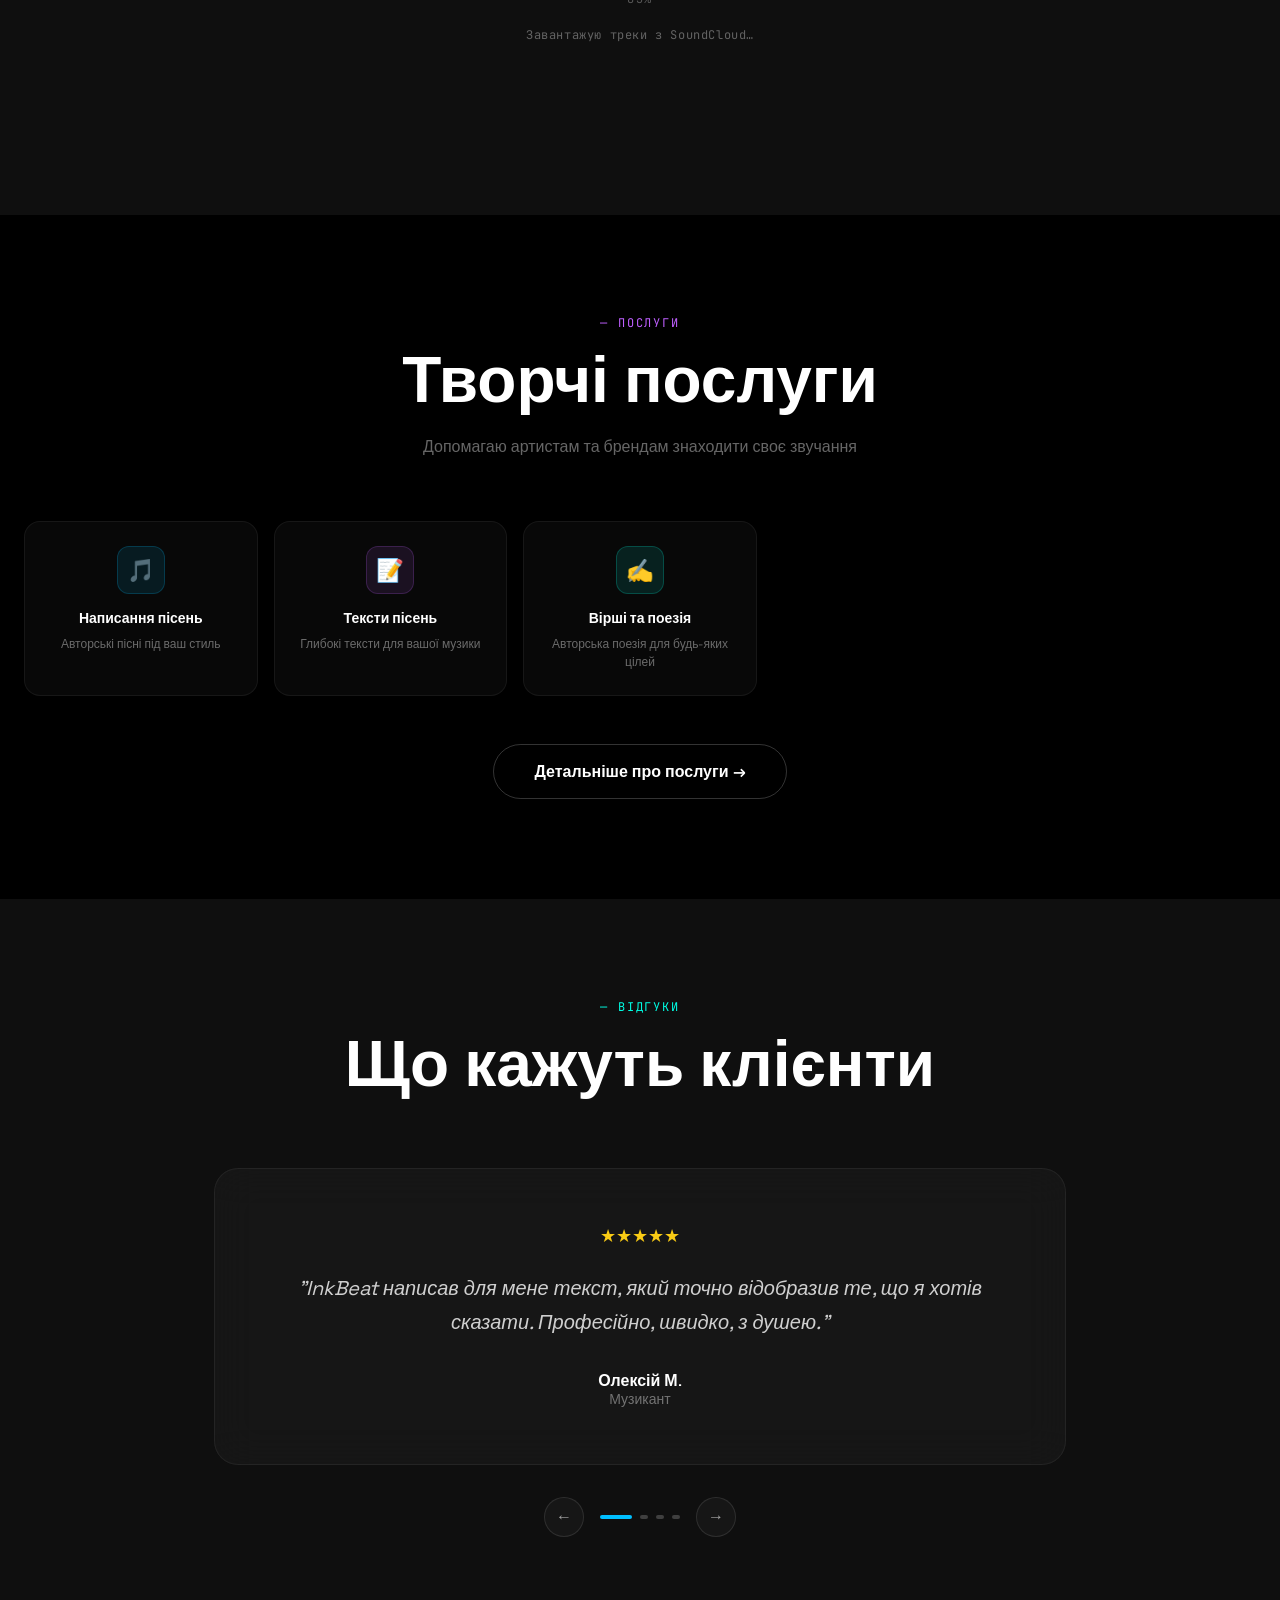
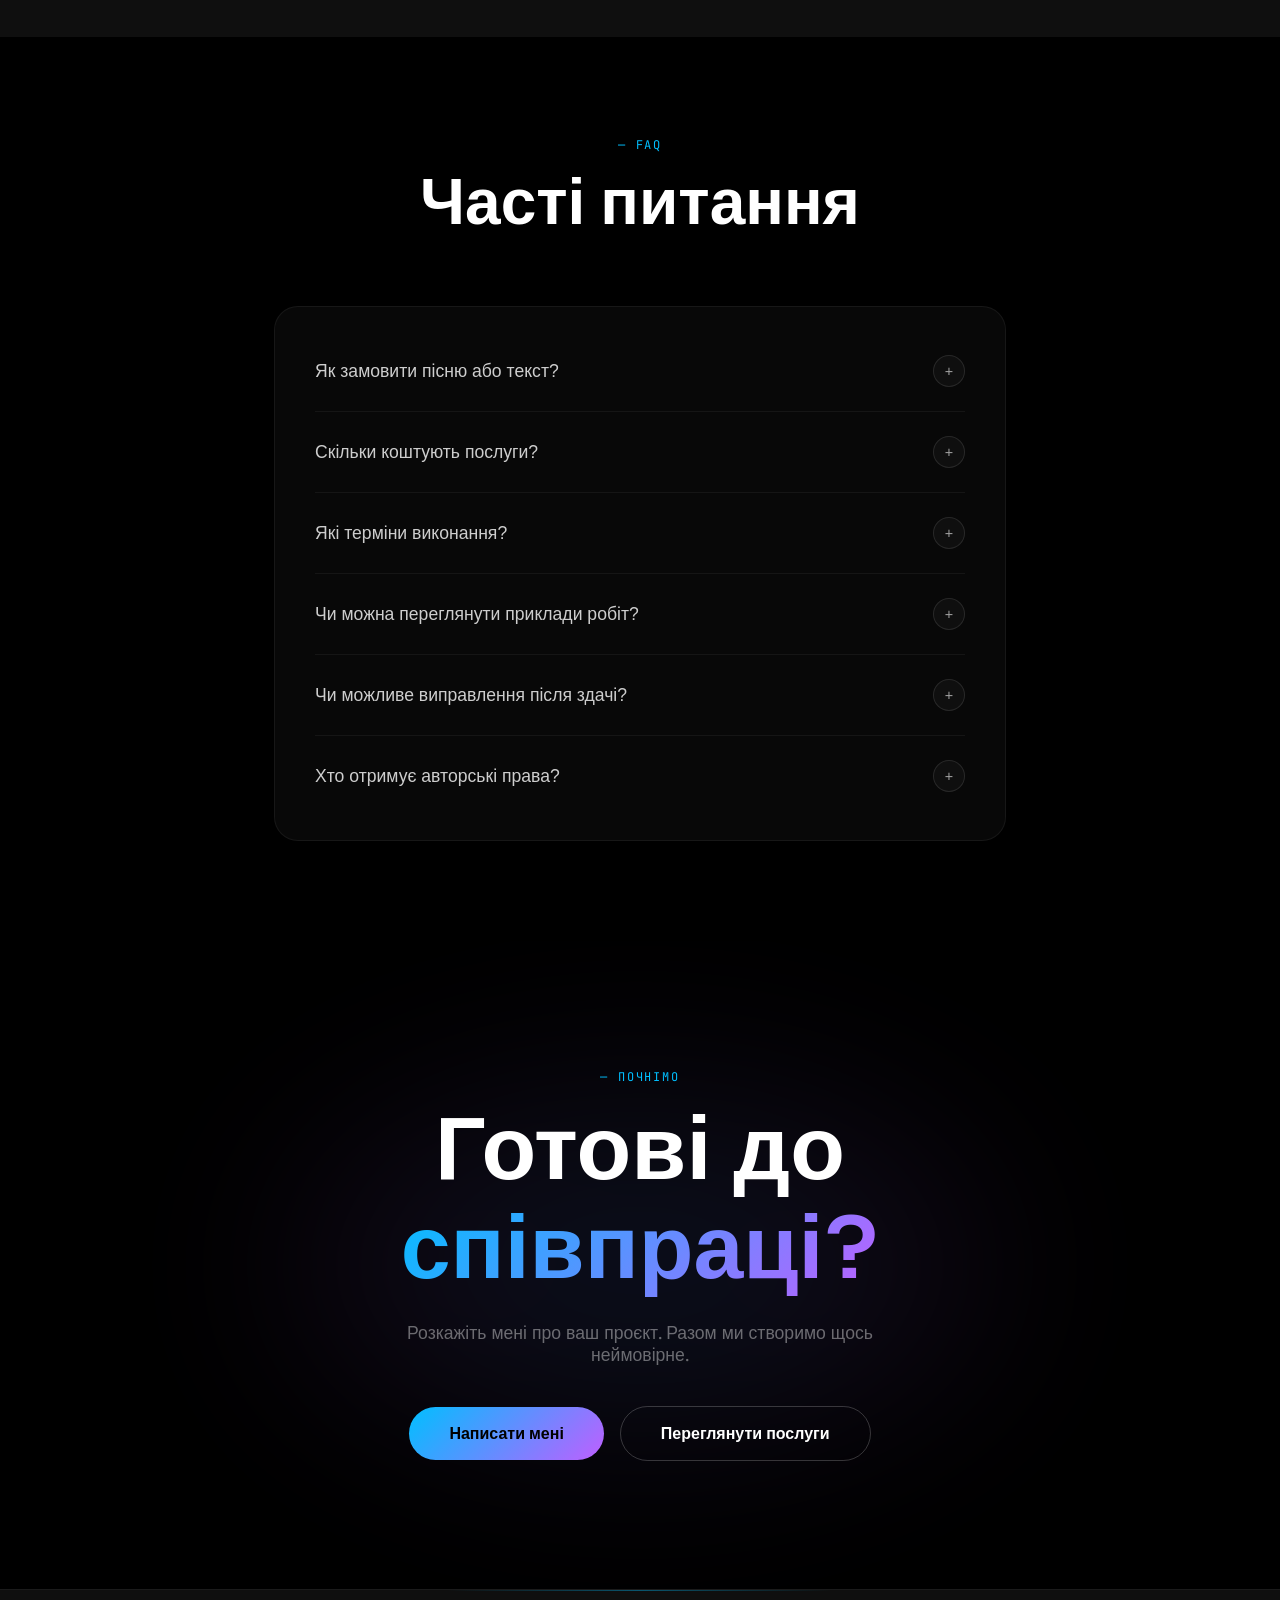
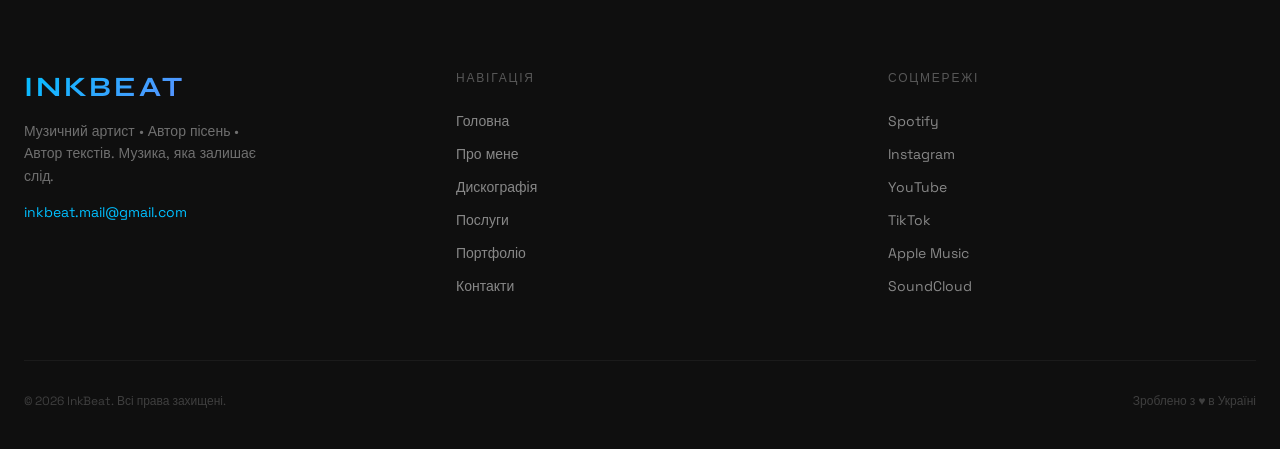
==== commit 87ffd65d: "Update index.html" ====
--- a/index.html
+++ b/index.html
@@ -14,10 +14,6 @@
   <link rel="preconnect" href="https://inkbeat-api.vercel.app"/>
   <link rel="dns-prefetch" href="https://w.soundcloud.com"/>
   <script>
-    // Стартуємо запит до SoundCloud API щойно почався розбір сторінки —
-    // до всього важкого HTML нижче (hero, картинки тощо). Це прибирає
-    // затримку, яка виникала через те, що на важких сторінках браузер
-    // довше доходить до <script> в кінці body.
     window.__soundcloudDataPromise = (function () {
       var controller = new AbortController()
       var timeout = setTimeout(function () { controller.abort() }, 10000)
@@ -38,11 +34,11 @@
 </head>
 <body>
 
-<!-- Cursor -->
+
 <div class="cursor-dot"></div>
 <div class="cursor-ring"></div>
 
-<!-- Loading -->
+
 <div id="loading-screen">
   <div style="position:absolute;inset:0;background:radial-gradient(circle at 50% 50%,rgba(0,191,255,.08),transparent 60%);pointer-events:none"></div>
   <div class="loading-letters">
@@ -58,7 +54,7 @@
   <div class="loading-pct">0%</div>
 </div>
 
-<!-- Navbar -->
+
 <nav id="navbar">
   <div class="nav-inner">
     <a href="index.html" class="nav-logo gradient-text">INKBEAT</a>
@@ -97,7 +93,6 @@
   </div>
 </div>
 
-<!-- ── HERO ─────────────────────────── -->
 <section id="hero">
   <canvas id="particles"></canvas>
   <div class="hero-orb1"></div>
@@ -125,7 +120,6 @@
   </div>
 </section>
 
-<!-- ── STATS ──────────────────────────── -->
 <section id="stats">
   <div class="container">
     <div class="stats-grid">
@@ -149,7 +143,6 @@
   </div>
 </section>
 
-<!-- ── LATEST RELEASES ──────────────── -->
 <section class="section" style="background:var(--s100)">
   <div class="container">
     <div class="releases-header reveal">
@@ -160,7 +153,6 @@
       <a href="pages/discography.html" class="releases-link" data-i18n="releases.all">Вся дискографія →</a>
     </div>
     <div id="releases-grid" class="releases-grid">
-      <!-- Завантаження: та ж візуальна мова, що й у головному прелоадері -->
       <div class="releases-loading" id="releases-loading">
         <div class="skeleton-eq skeleton-eq-standalone"><span></span><span></span><span></span><span></span><span></span></div>
         <div class="loading-bar-wrap"><div class="loading-bar" style="width:0%"></div></div>
@@ -171,7 +163,6 @@
   </div>
 </section>
 
-<!-- ── SERVICES PREVIEW ─────────────── -->
 <section class="section">
   <div class="container">
     <div class="reveal" style="text-align:center;margin-bottom:64px">
@@ -202,7 +193,6 @@
   </div>
 </section>
 
-<!-- ── TESTIMONIALS ──────────────────── -->
 <section class="section" style="background:var(--s100)">
   <div class="container" style="max-width:900px">
     <div style="text-align:center;margin-bottom:64px" class="reveal">
@@ -248,7 +238,6 @@
   </div>
 </section>
 
-<!-- ── FAQ ──────────────────────────── -->
 <section class="section">
   <div class="container" style="max-width:780px">
     <div style="text-align:center;margin-bottom:64px" class="reveal">
@@ -284,7 +273,6 @@
   </div>
 </section>
 
-<!-- ── CTA ──────────────────────────── -->
 <section class="cta-section">
   <div class="cta-orb"></div>
   <div class="container" style="position:relative;z-index:10">
@@ -300,7 +288,6 @@
   </div>
 </section>
 
-<!-- ── FOOTER ──────────────────────── -->
 <footer>
   <div class="container">
     <div class="footer-grid">
--- a/css/style.css
+++ b/css/style.css
@@ -20,13 +20,11 @@
   cursor: none;
 }
 
-/* ── SCROLLBAR ── */
 ::-webkit-scrollbar { width: 4px; }
 ::-webkit-scrollbar-track { background: #0f0f0f; }
 ::-webkit-scrollbar-thumb { background: linear-gradient(to bottom, var(--blue), var(--purple)); border-radius: 2px; }
 ::selection { background: rgba(0,191,255,.3); color: #fff; }
 
-/* ── CURSOR ── */
 .cursor-dot {
   position: fixed; top: 0; left: 0;
   width: 12px; height: 12px;
@@ -49,7 +47,6 @@
   transition: width .3s, height .3s, border-color .3s;
 }
 
-/* ── GLASS ── */
 .glass {
   background: rgba(255,255,255,.03);
   backdrop-filter: blur(20px);
@@ -57,7 +54,6 @@
   border: 1px solid rgba(255,255,255,.06);
 }
 
-/* ── GRADIENT TEXT ── */
 .gradient-text {
   background: linear-gradient(135deg, var(--blue), var(--purple), var(--cyan));
   background-size: 200% 200%;
@@ -72,7 +68,6 @@
   50% { background-position: 100% 50%; }
 }
 
-/* ── NOISE ── */
 body::after {
   content: '';
   position: fixed; inset: 0;
@@ -82,7 +77,6 @@
   opacity: .03;
 }
 
-/* ── NAVBAR ── */
 #navbar {
   position: fixed; top: 0; left: 0; right: 0;
   z-index: 1000;
@@ -144,7 +138,6 @@
 }
 .nav-order:hover { border-color: var(--blue); color: var(--blue); }
 
-/* Lang switcher */
 .lang-btn {
   display: flex; align-items: center; gap: 4px;
   padding: 6px 12px;
@@ -161,7 +154,6 @@
 .lang-btn span.active { color: #fff; }
 .lang-sep { color: rgba(255,255,255,.2); margin: 0 2px; }
 
-/* Burger */
 .burger { display: none; background: none; border: none; cursor: pointer; color: #fff; }
 .mobile-menu {
   display: none;
@@ -205,11 +197,9 @@
   color: #fff; cursor: pointer;
 }
 
-/* ── SECTIONS ── */
 .section { padding: 100px 0; }
 .container { max-width: 1280px; margin: 0 auto; padding: 0 24px; }
 
-/* ── HERO ── */
 #hero {
   min-height: 100vh;
   display: flex;
@@ -347,7 +337,6 @@
 .scroll-arrow { animation: bounce 1.5s infinite; }
 @keyframes bounce { 0%,100%{transform:translateY(0)} 50%{transform:translateY(8px)} }
 
-/* ── STATS ── */
 #stats { padding: 96px 0; }
 .stats-grid { display: grid; grid-template-columns: repeat(4, 1fr); gap: 32px; }
 .stat-item { text-align: center; }
@@ -364,7 +353,6 @@
   text-transform: uppercase;
 }
 
-/* ── SECTION HEADER ── */
 .section-label {
   font-family: 'JetBrains Mono', monospace;
   font-size: .75rem;
@@ -379,7 +367,6 @@
   color: #fff;
 }
 
-/* ── RELEASES ── */
 .releases-header { display: flex; align-items: flex-end; justify-content: space-between; margin-bottom: 64px; }
 .releases-link { color: rgba(255,255,255,.4); text-decoration: none; font-size: .875rem; transition: color .3s; }
 .releases-link:hover { color: #fff; }
@@ -470,7 +457,6 @@
 .release-listen-link:hover { border-color: var(--blue); color: var(--blue); box-shadow: 0 0 16px rgba(0,191,255,.15); }
 .release-listen-link svg { flex-shrink: 0; }
 
-/* ── SERVICES PREVIEW ── */
 .services-grid-small { display: grid; grid-template-columns: repeat(5, 1fr); gap: 16px; margin-bottom: 48px; }
 .service-small-card {
   background: rgba(255,255,255,.03);
@@ -498,7 +484,6 @@
 }
 .service-small-desc { font-size: .75rem; color: rgba(255,255,255,.4); line-height: 1.5; }
 
-/* ── TESTIMONIALS ── */
 .testimonial-card {
   background: rgba(255,255,255,.03);
   backdrop-filter: blur(20px);
@@ -542,7 +527,6 @@
 }
 .dot.active { width: 32px; background: var(--blue); }
 
-/* ── FAQ ── */
 .faq-card {
   background: rgba(255,255,255,.03);
   backdrop-filter: blur(20px);
@@ -574,7 +558,6 @@
 .faq-answer.open { max-height: 300px; opacity: 1; }
 .faq-answer p { padding-bottom: 24px; color: rgba(255,255,255,.5); line-height: 1.7; font-size: .95rem; }
 
-/* ── CTA ── */
 .cta-section { padding: 128px 0; text-align: center; position: relative; overflow: hidden; }
 .cta-orb {
   position: absolute; top: 50%; left: 50%;
@@ -598,7 +581,6 @@
 .cta-sub { color: rgba(255,255,255,.4); font-size: 1.1rem; max-width: 500px; margin: 0 auto 40px; }
 .cta-btns { display: flex; flex-wrap: wrap; align-items: center; justify-content: center; gap: 16px; }
 
-/* ── FOOTER ── */
 footer {
   border-top: 1px solid rgba(255,255,255,.05);
   background: var(--s100);
@@ -625,7 +607,6 @@
 .footer-bottom { display: flex; align-items: center; justify-content: space-between; padding-top: 32px; border-top: 1px solid rgba(255,255,255,.05); }
 .footer-copy { color: rgba(255,255,255,.2); font-size: .75rem; }
 
-/* ── PAGE HEADER ── */
 .page-header {
   padding-top: 160px;
   padding-bottom: 80px;
@@ -650,7 +631,6 @@
 }
 .page-sub { color: rgba(255,255,255,.4); font-size: 1.1rem; margin-top: 16px; max-width: 500px; }
 
-/* ── ABOUT ── */
 .about-grid { display: grid; grid-template-columns: 1fr 1fr; gap: 80px; align-items: center; }
 .about-photo {
   aspect-ratio: 3/4;
@@ -687,7 +667,6 @@
 .skill-icon { width: 32px; height: 32px; border-radius: 8px; display: flex; align-items: center; justify-content: center; font-size: 1rem; flex-shrink: 0; }
 .skill-label { font-size: .875rem; color: rgba(255,255,255,.7); }
 
-/* Timeline */
 .timeline { position: relative; }
 .timeline::before {
   content: '';
@@ -724,7 +703,6 @@
 .timeline-title { font-family: 'Syne',sans-serif; font-weight: 700; color: #fff; margin-bottom: 8px; }
 .timeline-desc { font-size: .875rem; color: rgba(255,255,255,.5); line-height: 1.6; }
 
-/* ── DISCOGRAPHY ── */
 .disco-controls {
   position: sticky; top: 80px; z-index: 30;
   background: var(--s100);
@@ -764,7 +742,6 @@
 .disco-grid { display: grid; grid-template-columns: repeat(4, 1fr); gap: 24px; }
 .disco-empty { text-align: center; padding: 80px 0; color: rgba(255,255,255,.3); font-size: 1.2rem; }
 
-/* ── SERVICES PAGE ── */
 .service-big-card {
   background: rgba(255,255,255,.03);
   backdrop-filter: blur(20px);
@@ -787,7 +764,6 @@
 .benefit-check { font-size: 1.1rem; flex-shrink: 0; }
 .benefit-text { font-size: .875rem; color: rgba(255,255,255,.7); }
 
-/* ── PORTFOLIO ── */
 .masonry { columns: 3; column-gap: 24px; }
 .masonry-item { break-inside: avoid; margin-bottom: 24px; }
 .portfolio-card {
@@ -805,7 +781,6 @@
 .portfolio-tags { display: flex; flex-wrap: wrap; gap: 8px; }
 .portfolio-tag { padding: 2px 8px; border-radius: 999px; background: rgba(255,255,255,.05); color: rgba(255,255,255,.3); font-size: .75rem; }
 
-/* ── CONTACT ── */
 .contact-grid { display: grid; grid-template-columns: 1fr 1fr; gap: 80px; }
 .contact-email-link {
   display: flex; align-items: center; gap: 12px;
@@ -838,7 +813,6 @@
 .social-name { font-size: .875rem; color: rgba(255,255,255,.6); transition: color .3s; }
 .social-card:hover .social-name { color: #fff; }
 
-/* Contact form */
 .contact-form {
   background: rgba(255,255,255,.03);
   backdrop-filter: blur(20px);
@@ -890,7 +864,6 @@
 .form-status.success { background: rgba(74,222,128,.1); border: 1px solid rgba(74,222,128,.3); color: #4ade80; }
 .form-status.error { background: rgba(248,113,113,.1); border: 1px solid rgba(248,113,113,.3); color: #f87171; }
 
-/* ── LOADING SCREEN ── */
 #loading-screen {
   position: fixed; inset: 0;
   background: #000;
@@ -915,7 +888,6 @@
 .loading-bar { height: 100%; background: linear-gradient(90deg,var(--blue),var(--purple)); border-radius: 999px; transition: width .1s linear; }
 .loading-pct { font-family: 'JetBrains Mono',monospace; font-size: .75rem; letter-spacing: .15em; text-transform: uppercase; color: rgba(255,255,255,.3); }
 
-/* ── REVEAL ── */
 .reveal { opacity: 0; transform: translateY(40px); transition: opacity .8s ease, transform .8s ease; }
 .reveal.visible { opacity: 1; transform: none; }
 .reveal-left { opacity: 0; transform: translateX(60px); transition: opacity .8s ease, transform .8s ease; }
@@ -923,7 +895,6 @@
 .reveal-right { opacity: 0; transform: translateX(-60px); transition: opacity .8s ease, transform .8s ease; }
 .reveal-right.visible { opacity: 1; transform: none; }
 
-/* ── SKELETON ── */
 .skeleton {
   position: relative;
   background: var(--s300);
@@ -947,7 +918,6 @@
   100% { background-position: -50% 0; }
 }
 
-/* Еквалайзер-заглушка на місці обкладинки, поки трек ще не завантажився */
 .skeleton-eq {
   position: absolute; inset: 0;
   display: flex; align-items: center; justify-content: center; gap: 5px;
@@ -970,7 +940,6 @@
   50% { height: 26px; }
 }
 
-/* Текст-підказка під сіткою релізів, поки триває фонове завантаження */
 .releases-loading-label {
   text-align: center;
   font-family: 'JetBrains Mono', monospace;
@@ -979,9 +948,6 @@
   color: rgba(255,255,255,.35);
 }
 
-/* Інлайн-завантажувач блоку музики — та сама візуальна мова,
-   що й у повноекранному #loading-screen (градієнтний бар +
-   відсотки), тільки в мініатюрі й прив'язана до цього блоку. */
 .releases-loading {
   grid-column: 1 / -1;
   display: flex;
@@ -996,7 +962,6 @@
   inset: auto;
 }
 
-/* ── RESPONSIVE ── */
 @media (max-width: 1024px) {
   .releases-grid { grid-template-columns: repeat(2,1fr); }
   .stats-grid { grid-template-columns: repeat(2,1fr); }
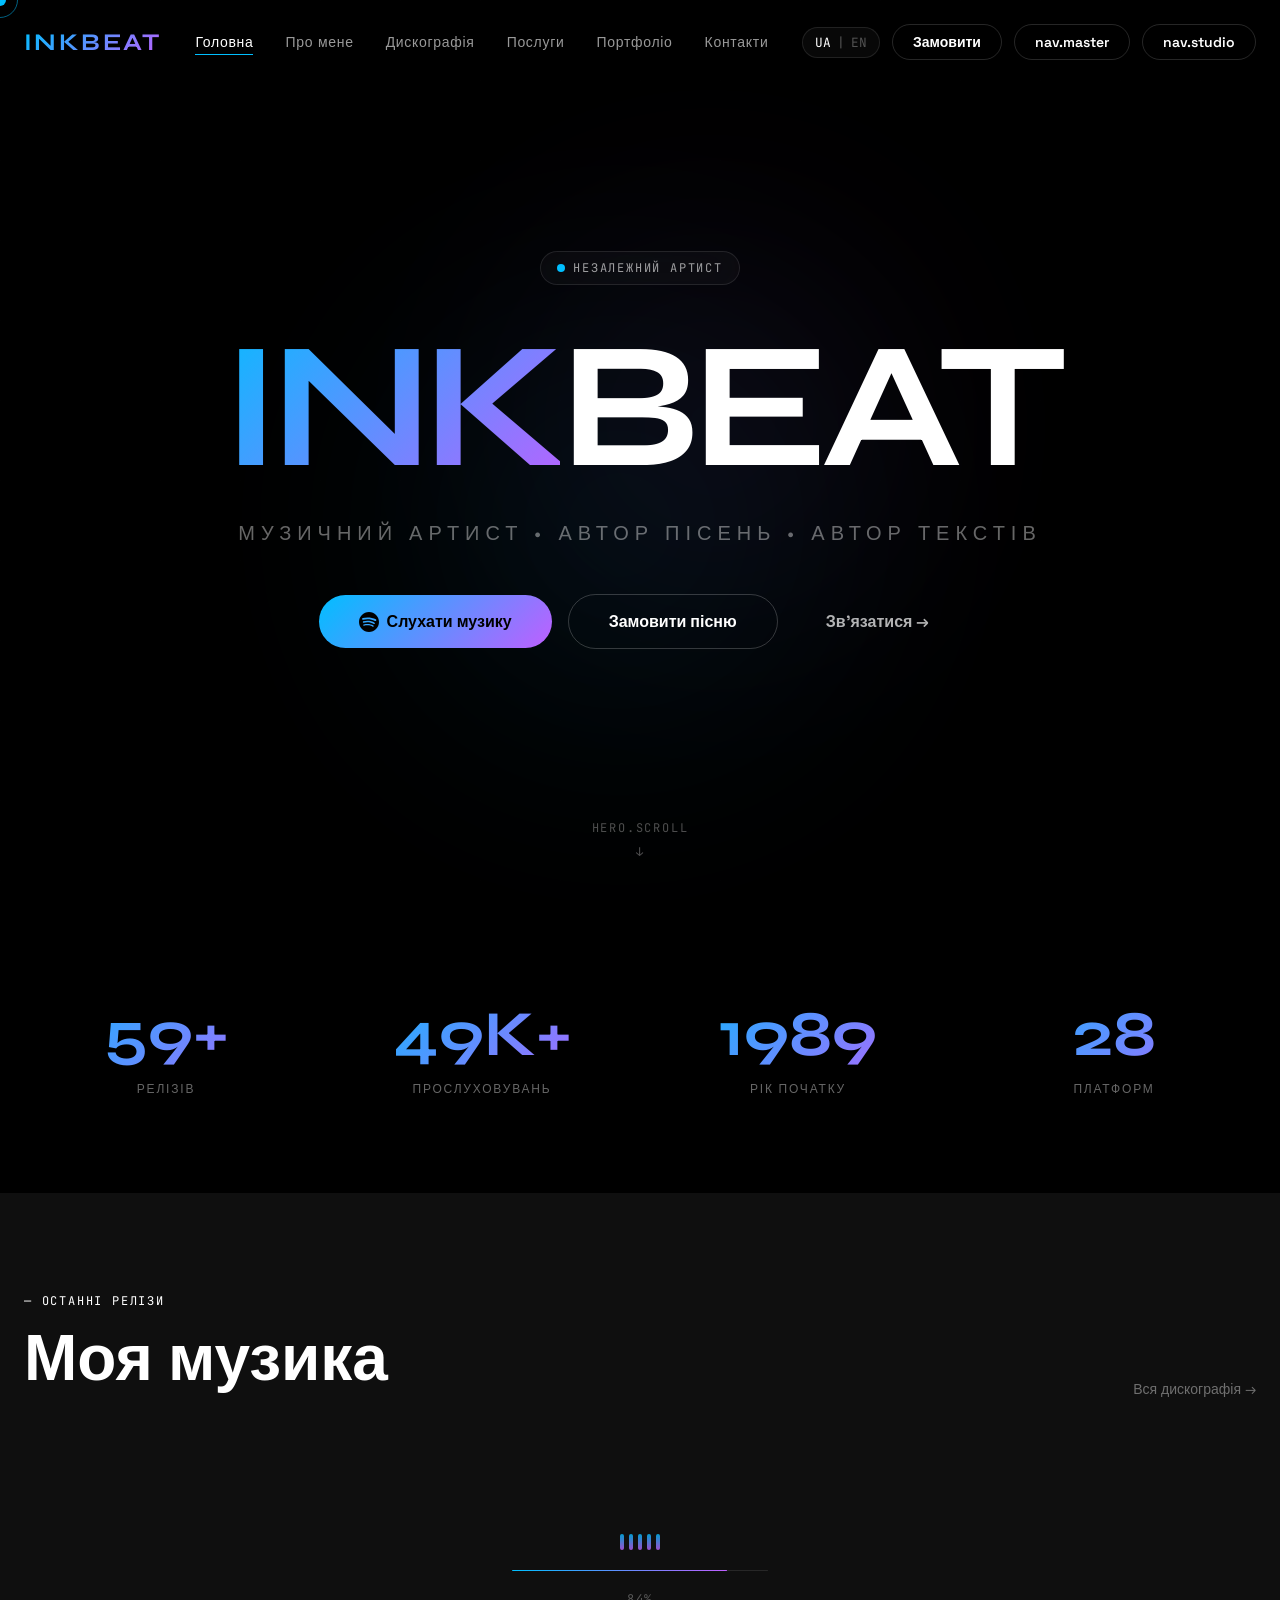
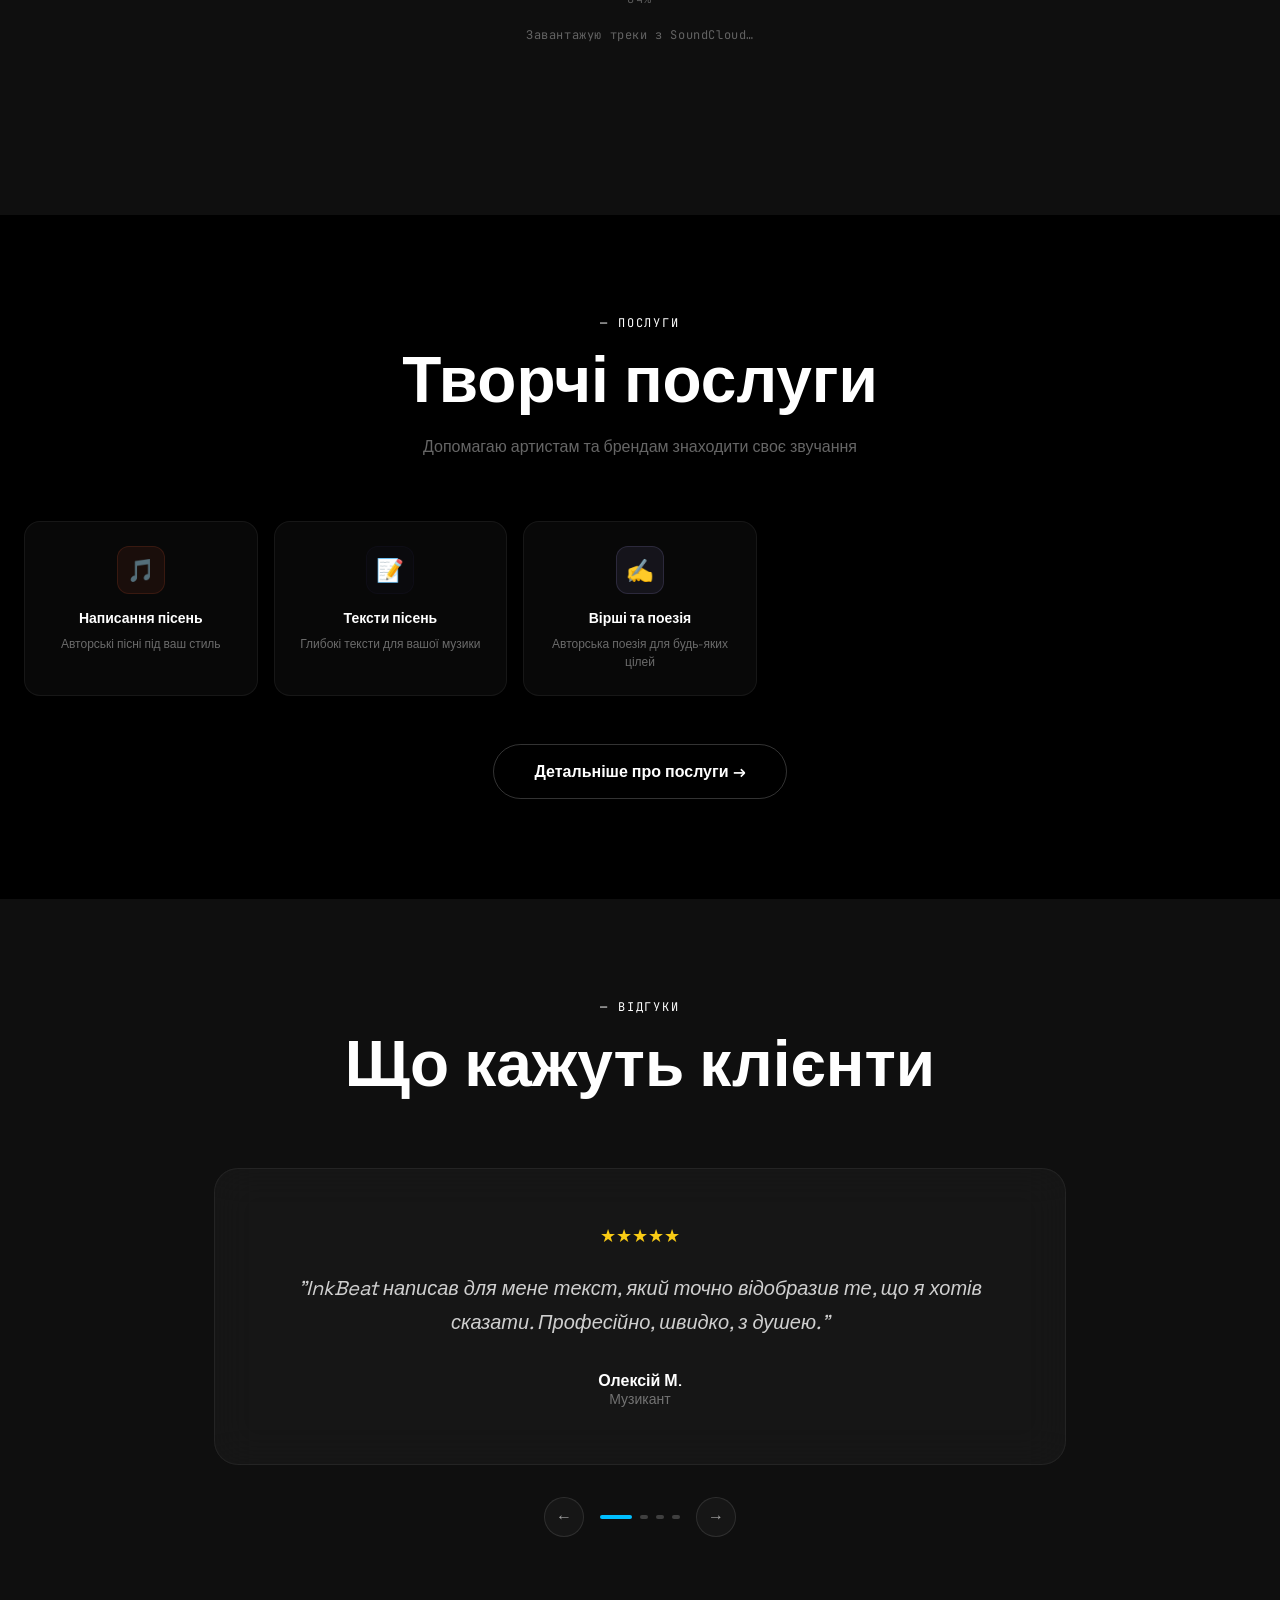
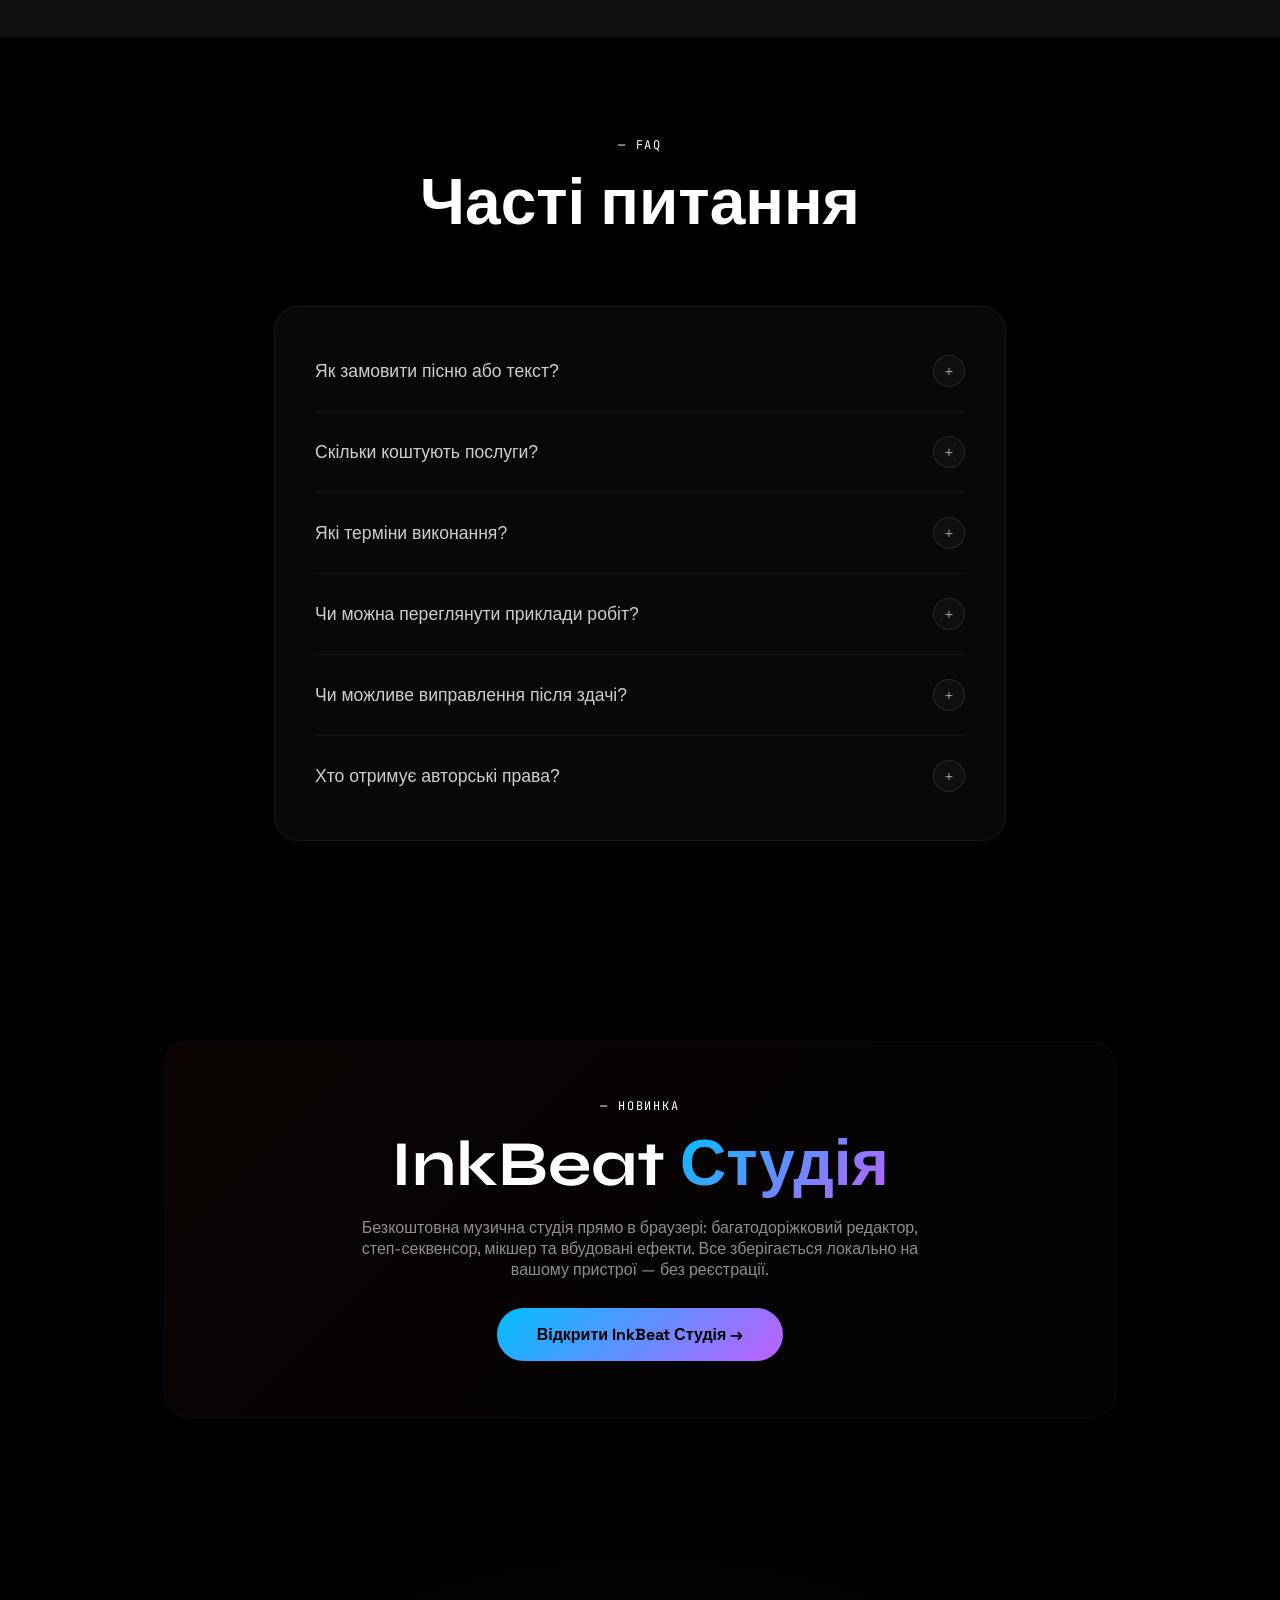
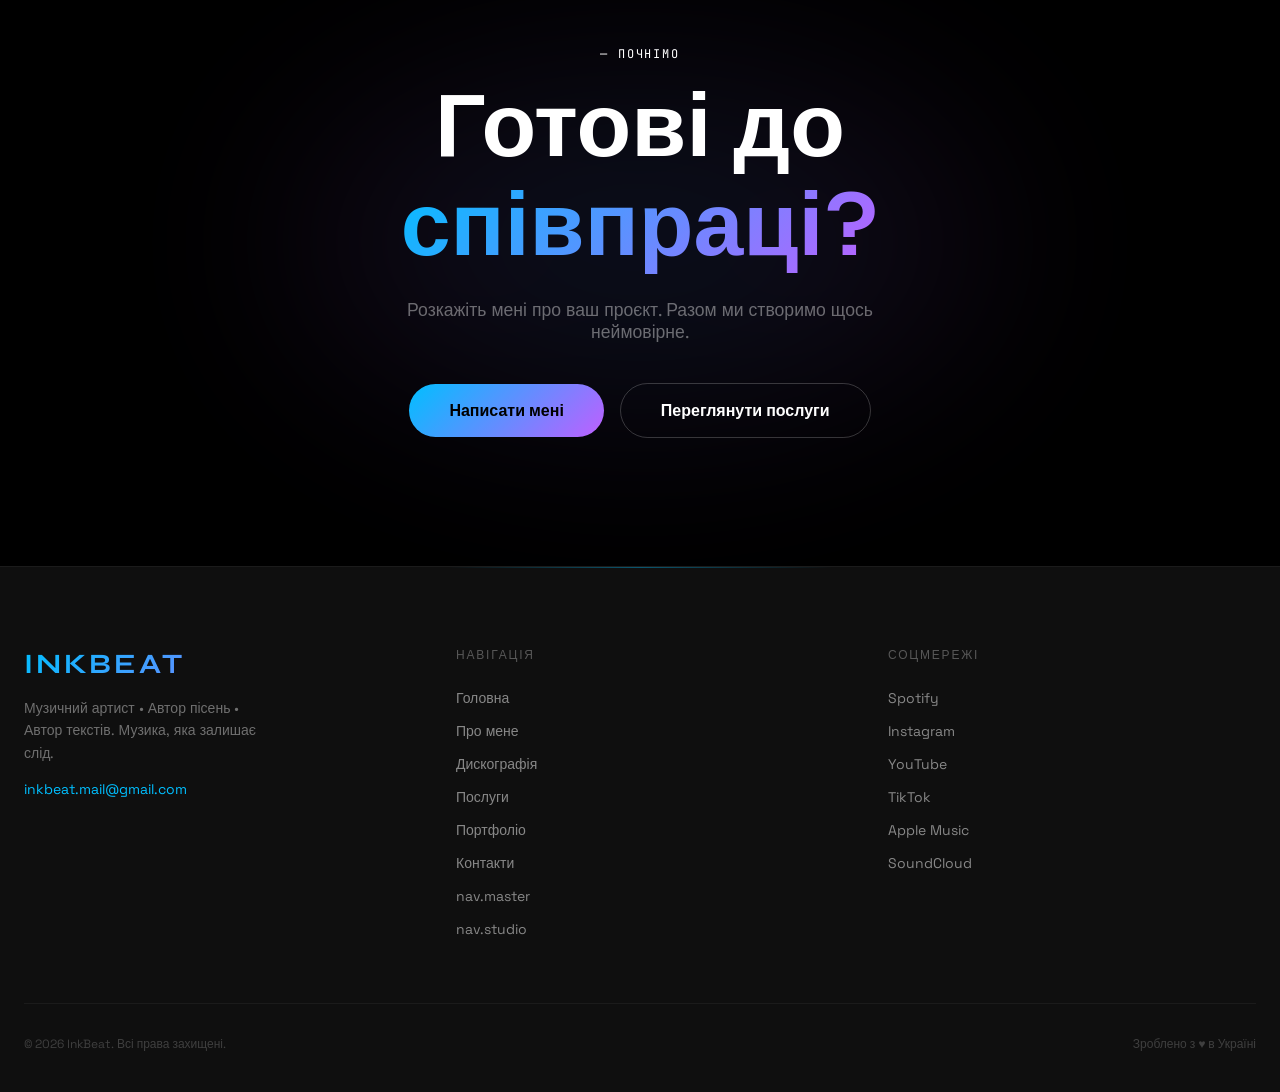
==== commit d8e1b746: "Add files via upload" ====
--- a/index.html
+++ b/index.html
@@ -39,9 +39,12 @@
 <div class="cursor-ring"></div>
 
 
-<div id="loading-screen">
-  <div style="position:absolute;inset:0;background:radial-gradient(circle at 50% 50%,rgba(0,191,255,.08),transparent 60%);pointer-events:none"></div>
-  <div class="loading-letters">
+<div id="loading-screen" data-stage="0">
+  <div class="loading-glow"></div>
+  <div class="loading-eq">
+    <span></span><span></span><span></span><span></span><span></span><span></span><span></span><span></span><span></span>
+  </div>
+  <div class="loading-wordmark">
     <span class="loading-letter gradient-text" style="animation-delay:.3s">I</span>
     <span class="loading-letter gradient-text" style="animation-delay:.35s">N</span>
     <span class="loading-letter gradient-text" style="animation-delay:.4s">K</span>
@@ -50,8 +53,10 @@
     <span class="loading-letter gradient-text" style="animation-delay:.55s">A</span>
     <span class="loading-letter gradient-text" style="animation-delay:.6s">T</span>
   </div>
-  <div class="loading-bar-wrap"><div class="loading-bar" style="width:0%"></div></div>
-  <div class="loading-pct">0%</div>
+  <div class="loading-meta">
+    <div class="loading-bar-wrap"><div class="loading-bar" style="width:0%"></div></div>
+    <div class="loading-pct">0%</div>
+  </div>
 </div>
 
 
@@ -73,6 +78,7 @@
         <span class="lang-en lang-toggle" data-lang="en">EN</span>
       </div>
       <a href="pages/contact.html" class="nav-order" data-i18n="nav.order">Замовити</a>
+      <a href="pages/master/index.html" class="nav-order nav-master"><span class="nav-master-dot"></span><span data-i18n="nav.master">Мастеринг</span></a><a href="pages/studio/index.html" class="nav-order nav-studio"><span class="nav-master-dot"></span><span data-i18n="nav.studio">Studio</span></a>
     </div>
     <button class="burger"><svg width="24" height="24" fill="none" stroke="currentColor" stroke-width="2" viewBox="0 0 24 24"><line x1="3" y1="6" x2="21" y2="6"/><line x1="3" y1="12" x2="21" y2="12"/><line x1="3" y1="18" x2="21" y2="18"/></svg></button>
   </div>
@@ -86,6 +92,8 @@
   <a href="pages/services.html" data-i18n="nav.services">Послуги</a>
   <a href="pages/portfolio.html" data-i18n="nav.portfolio">Портфоліо</a>
   <a href="pages/contact.html" data-i18n="nav.contact">Контакти</a>
+  <a href="pages/master/index.html" class="nav-master" data-i18n="nav.master">Мастеринг</a>
+  <a href="pages/studio/index.html" class="nav-studio" data-i18n="nav.studio">Studio</a>
   <div class="mobile-lang-switch">
     <span class="lang-ua lang-toggle active" data-lang="uk">UA</span>
     <span class="lang-sep">|</span>
@@ -147,7 +155,7 @@
   <div class="container">
     <div class="releases-header reveal">
       <div>
-        <div class="section-label" style="color:var(--blue)">— <span data-i18n="releases.label">Останні релізи</span></div>
+        <div class="section-label" style="color:var(--brick)">— <span data-i18n="releases.label">Останні релізи</span></div>
         <h2 class="section-title" data-i18n="releases.title">Моя музика</h2>
       </div>
       <a href="pages/discography.html" class="releases-link" data-i18n="releases.all">Вся дискографія →</a>
@@ -166,23 +174,23 @@
 <section class="section">
   <div class="container">
     <div class="reveal" style="text-align:center;margin-bottom:64px">
-      <div class="section-label" style="color:var(--purple)">— <span data-i18n="services.label">Послуги</span></div>
+      <div class="section-label" style="color:var(--violet)">— <span data-i18n="services.label">Послуги</span></div>
       <h2 class="section-title" data-i18n="services.title">Творчі послуги</h2>
       <p style="color:rgba(255,255,255,.4);max-width:480px;margin:16px auto 0" data-i18n="services.subtitle">Допомагаю артистам та брендам знаходити своє звучання</p>
     </div>
     <div class="services-grid-small">
       <div class="service-small-card reveal">
-        <div class="service-icon" style="background:rgba(0,191,255,.1);border:1px solid rgba(0,191,255,.2)">🎵</div>
+        <div class="service-icon" style="background:rgba(184,69,44,.1);border:1px solid rgba(184,69,44,.2)">🎵</div>
         <div class="service-small-title">Написання пісень</div>
         <div class="service-small-desc">Авторські пісні під ваш стиль</div>
       </div>
       <div class="service-small-card reveal" style="transition-delay:.1s">
-        <div class="service-icon" style="background:rgba(191,95,255,.1);border:1px solid rgba(191,95,255,.2)">📝</div>
+        <div class="service-icon" style="background:rgba(36,31,61,.1);border:1px solid rgba(36,31,61,.2)">📝</div>
         <div class="service-small-title">Тексти пісень</div>
         <div class="service-small-desc">Глибокі тексти для вашої музики</div>
       </div>
       <div class="service-small-card reveal" style="transition-delay:.2s">
-        <div class="service-icon" style="background:rgba(0,255,229,.1);border:1px solid rgba(0,255,229,.2)">✍️</div>
+        <div class="service-icon" style="background:rgba(141,132,196,.1);border:1px solid rgba(141,132,196,.2)">✍️</div>
         <div class="service-small-title">Вірші та поезія</div>
         <div class="service-small-desc">Авторська поезія для будь-яких цілей</div>
       </div>
@@ -196,7 +204,7 @@
 <section class="section" style="background:var(--s100)">
   <div class="container" style="max-width:900px">
     <div style="text-align:center;margin-bottom:64px" class="reveal">
-      <div class="section-label" style="color:var(--cyan)">— <span data-i18n="testimonials.label">Відгуки</span></div>
+      <div class="section-label" style="color:var(--violet)">— <span data-i18n="testimonials.label">Відгуки</span></div>
       <h2 class="section-title" data-i18n="testimonials.title">Що кажуть клієнти</h2>
     </div>
     <div style="position:relative">
@@ -241,7 +249,7 @@
 <section class="section">
   <div class="container" style="max-width:780px">
     <div style="text-align:center;margin-bottom:64px" class="reveal">
-      <div class="section-label" style="color:var(--blue)">— <span data-i18n="faq.label">FAQ</span></div>
+      <div class="section-label" style="color:var(--brick)">— <span data-i18n="faq.label">FAQ</span></div>
       <h2 class="section-title" data-i18n="faq.title">Часті питання</h2>
     </div>
     <div class="faq-card reveal">
@@ -269,6 +277,17 @@
         <button class="faq-btn"><span class="faq-question">Хто отримує авторські права?</span><span class="faq-icon">+</span></button>
         <div class="faq-answer"><p>Після оплати всі права передаються вам. Я зберігаю право вказувати роботу в портфоліо (за погодженням).</p></div>
       </div>
+    </div>
+  </div>
+</section>
+
+<section class="section reveal">
+  <div class="container" style="max-width:1000px">
+    <div style="border-radius:24px;border:1px solid rgba(36,31,61,.25);background:linear-gradient(135deg, rgba(184,69,44,.06), rgba(36,31,61,.08));padding:56px 40px;text-align:center;position:relative;overflow:hidden">
+      <div class="section-label" style="color:var(--violet);justify-content:center;display:flex">— Новинка</div>
+      <h2 class="section-title" style="margin-bottom:14px">InkBeat <span class="gradient-text">Студія</span></h2>
+      <p style="color:rgba(255,255,255,.55);max-width:560px;margin:0 auto 28px">Безкоштовна музична студія прямо в браузері: багатодоріжковий редактор, степ-секвенсор, мікшер та вбудовані ефекти. Все зберігається локально на вашому пристрої — без реєстрації.</p>
+      <a href="pages/studio/index.html" class="btn-primary">Відкрити InkBeat Студія →</a>
     </div>
   </div>
 </section>
@@ -277,7 +296,7 @@
   <div class="cta-orb"></div>
   <div class="container" style="position:relative;z-index:10">
     <div class="reveal">
-      <div class="cta-label" style="color:var(--blue)">— <span data-i18n="cta.label">Почнімо</span></div>
+      <div class="cta-label" style="color:var(--brick)">— <span data-i18n="cta.label">Почнімо</span></div>
       <h2 class="cta-title"><span data-i18n="cta.title">Готові до</span><br><span class="gradient-text" data-i18n="cta.highlight">співпраці?</span></h2>
       <p class="cta-sub" data-i18n="cta.subtitle">Розкажіть мені про ваш проєкт. Разом ми створимо щось неймовірне.</p>
       <div class="cta-btns">
@@ -305,6 +324,7 @@
           <li><a href="pages/services.html" data-i18n="nav.services">Послуги</a></li>
           <li><a href="pages/portfolio.html" data-i18n="nav.portfolio">Портфоліо</a></li>
           <li><a href="pages/contact.html" data-i18n="nav.contact">Контакти</a></li>
+          <li><a href="pages/master/index.html" data-i18n="nav.master">Мастеринг</a></li><li><a href="pages/studio/index.html" data-i18n="nav.studio">Studio</a></li>
         </ul>
       </div>
       <div>
